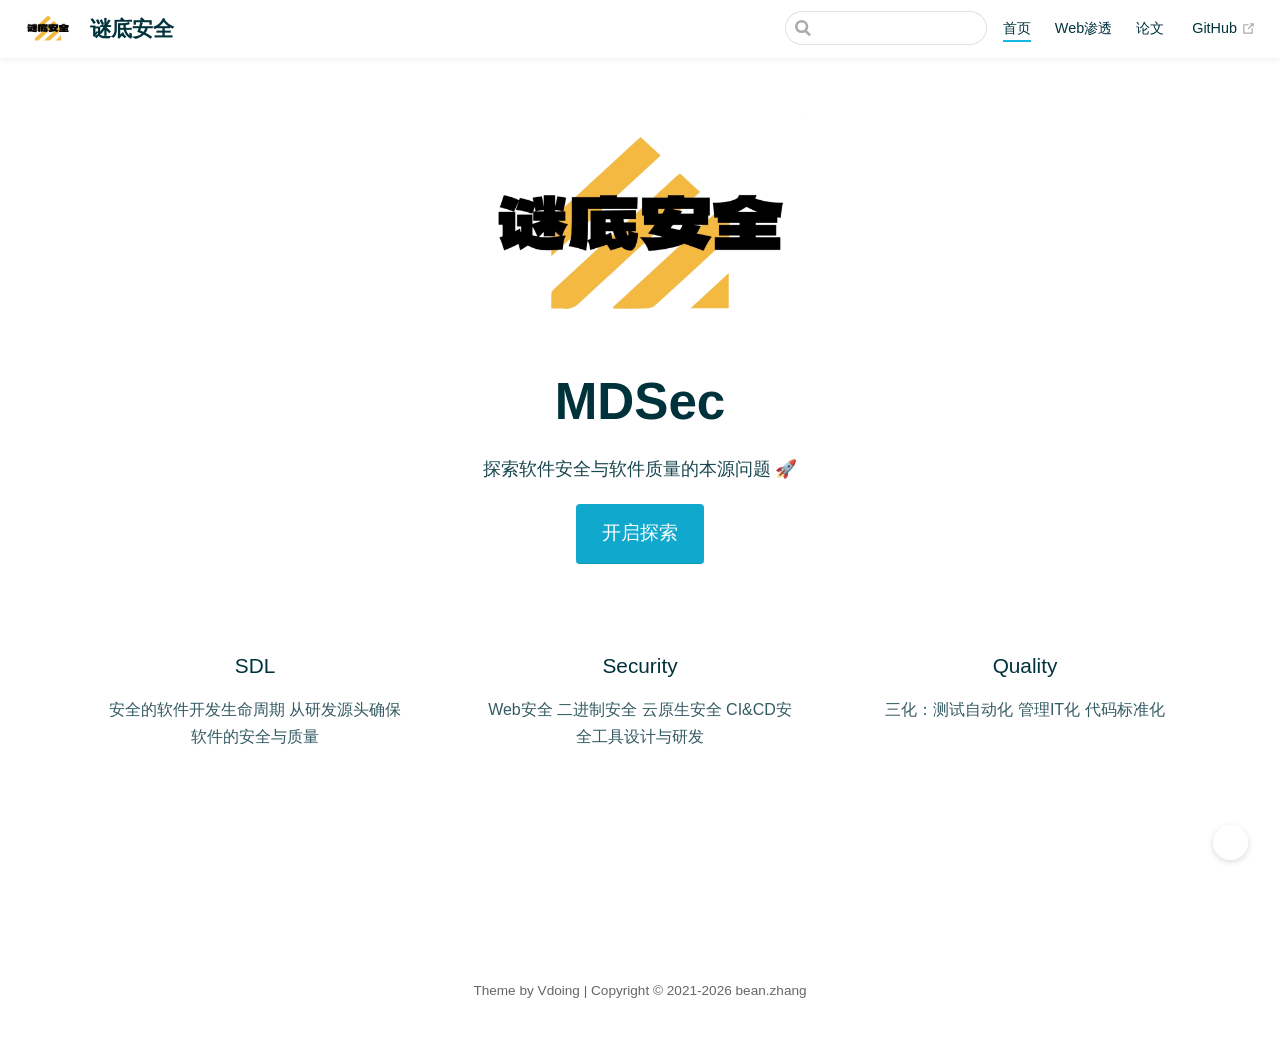
==== index.html @ 045aeae4 "deploy, heads/main-0-ga2015bd" ====
<!DOCTYPE html>
<html lang="en-US">
  <head>
    <meta charset="utf-8">
    <meta name="viewport" content="width=device-width,initial-scale=1">
    <title>谜底安全</title>
    <meta name="generator" content="VuePress 1.9.2">
    <link rel="icon" href="/img/favicon.ico">
    <meta name="description" content="探索软件安全与软件质量的本源问题">
    <meta name="keywords" content="SDL,Web渗透,二进制安全,云原生安全,自动化,JMeter">
    <meta name="theme-color" content="#11a8cd">
    
    <link rel="preload" href="/assets/css/0.styles.a29a3543.css" as="style"><link rel="preload" href="/assets/js/app.e5755f4f.js" as="script"><link rel="preload" href="/assets/js/2.d9fc89a3.js" as="script"><link rel="preload" href="/assets/js/14.f766a982.js" as="script"><link rel="prefetch" href="/assets/js/10.6377f898.js"><link rel="prefetch" href="/assets/js/11.2e731fd1.js"><link rel="prefetch" href="/assets/js/12.df77ecd8.js"><link rel="prefetch" href="/assets/js/13.39b4f5b7.js"><link rel="prefetch" href="/assets/js/3.1a0a88f2.js"><link rel="prefetch" href="/assets/js/4.5c2c7e27.js"><link rel="prefetch" href="/assets/js/5.570bb12d.js"><link rel="prefetch" href="/assets/js/6.4d827518.js"><link rel="prefetch" href="/assets/js/7.c9a6d5dc.js"><link rel="prefetch" href="/assets/js/8.23bc4d75.js"><link rel="prefetch" href="/assets/js/9.0f758aa7.js">
    <link rel="stylesheet" href="/assets/css/0.styles.a29a3543.css">
  </head>
  <body class="theme-mode-light">
    <div id="app" data-server-rendered="true"><div class="theme-container sidebar-open no-sidebar"><header class="navbar blur"><div title="目录" class="sidebar-button"><svg xmlns="http://www.w3.org/2000/svg" aria-hidden="true" role="img" viewBox="0 0 448 512" class="icon"><path fill="currentColor" d="M436 124H12c-6.627 0-12-5.373-12-12V80c0-6.627 5.373-12 12-12h424c6.627 0 12 5.373 12 12v32c0 6.627-5.373 12-12 12zm0 160H12c-6.627 0-12-5.373-12-12v-32c0-6.627 5.373-12 12-12h424c6.627 0 12 5.373 12 12v32c0 6.627-5.373 12-12 12zm0 160H12c-6.627 0-12-5.373-12-12v-32c0-6.627 5.373-12 12-12h424c6.627 0 12 5.373 12 12v32c0 6.627-5.373 12-12 12z"></path></svg></div> <a href="/" aria-current="page" class="home-link router-link-exact-active router-link-active"><img src="/img/logo.png" alt="谜底安全" class="logo"> <span class="site-name can-hide">谜底安全</span></a> <div class="links"><div class="search-box"><input aria-label="Search" autocomplete="off" spellcheck="false" value=""> <!----></div> <nav class="nav-links can-hide"><div class="nav-item"><a href="/" aria-current="page" class="nav-link router-link-exact-active router-link-active">首页</a></div><div class="nav-item"><a href="/pages/b66292/" class="nav-link">Web渗透</a></div><div class="nav-item"><a href="/pages/8df1d6/" class="nav-link">论文</a></div> <a href="https://github.com/zhlu32" target="_blank" rel="noopener noreferrer" class="repo-link">
    GitHub
    <span><svg xmlns="http://www.w3.org/2000/svg" aria-hidden="true" focusable="false" x="0px" y="0px" viewBox="0 0 100 100" width="15" height="15" class="icon outbound"><path fill="currentColor" d="M18.8,85.1h56l0,0c2.2,0,4-1.8,4-4v-32h-8v28h-48v-48h28v-8h-32l0,0c-2.2,0-4,1.8-4,4v56C14.8,83.3,16.6,85.1,18.8,85.1z"></path> <polygon fill="currentColor" points="45.7,48.7 51.3,54.3 77.2,28.5 77.2,37.2 85.2,37.2 85.2,14.9 62.8,14.9 62.8,22.9 71.5,22.9"></polygon></svg> <span class="sr-only">(opens new window)</span></span></a></nav></div></header> <div class="sidebar-mask"></div> <div class="sidebar-hover-trigger"></div> <aside class="sidebar" style="display:none;"><!----> <nav class="nav-links"><div class="nav-item"><a href="/" aria-current="page" class="nav-link router-link-exact-active router-link-active">首页</a></div><div class="nav-item"><a href="/pages/b66292/" class="nav-link">Web渗透</a></div><div class="nav-item"><a href="/pages/8df1d6/" class="nav-link">论文</a></div> <a href="https://github.com/zhlu32" target="_blank" rel="noopener noreferrer" class="repo-link">
    GitHub
    <span><svg xmlns="http://www.w3.org/2000/svg" aria-hidden="true" focusable="false" x="0px" y="0px" viewBox="0 0 100 100" width="15" height="15" class="icon outbound"><path fill="currentColor" d="M18.8,85.1h56l0,0c2.2,0,4-1.8,4-4v-32h-8v28h-48v-48h28v-8h-32l0,0c-2.2,0-4,1.8-4,4v56C14.8,83.3,16.6,85.1,18.8,85.1z"></path> <polygon fill="currentColor" points="45.7,48.7 51.3,54.3 77.2,28.5 77.2,37.2 85.2,37.2 85.2,14.9 62.8,14.9 62.8,22.9 71.5,22.9"></polygon></svg> <span class="sr-only">(opens new window)</span></span></a></nav>  <!----> </aside> <div class="home-wrapper" data-v-7d2bb426><div class="banner" style="background:var(--mainBg);color:var(--textColor);" data-v-7d2bb426><div class="banner-conent" data-v-7d2bb426><header class="hero" data-v-7d2bb426><img src="/img/logo.png" data-v-7d2bb426> <h1 id="main-title" data-v-7d2bb426>
          MDSec
        </h1> <p class="description" data-v-7d2bb426>
          探索软件安全与软件质量的本源问题 🚀
        </p> <p class="action" data-v-7d2bb426><a href="/pages/b66292/" class="nav-link action-button" data-v-7d2bb426>开启探索</a></p></header> <div class="features" data-v-7d2bb426><div class="feature" data-v-7d2bb426><a href="javascript:;" data-v-7d2bb426><!----> <h2 data-v-7d2bb426>SDL</h2> <p data-v-7d2bb426>安全的软件开发生命周期  从研发源头确保软件的安全与质量</p></a></div><div class="feature" data-v-7d2bb426><a href="javascript:;" data-v-7d2bb426><!----> <h2 data-v-7d2bb426>Security</h2> <p data-v-7d2bb426>Web安全  二进制安全  云原生安全  CI&amp;CD安全工具设计与研发</p></a></div><div class="feature" data-v-7d2bb426><a href="javascript:;" data-v-7d2bb426><!----> <h2 data-v-7d2bb426>Quality</h2> <p data-v-7d2bb426>三化：测试自动化  管理IT化  代码标准化</p></a></div></div></div> <div class="slide-banner" style="display:none;" data-v-7d2bb426><div class="banner-wrapper" data-v-7d2bb426><div class="slide-banner-scroll" data-v-7d2bb426><div class="slide-banner-wrapper" data-v-7d2bb426><div class="slide-item" data-v-7d2bb426><a href="javascript:;" data-v-7d2bb426><!----> <h2 data-v-7d2bb426>SDL</h2> <p data-v-7d2bb426>安全的软件开发生命周期  从研发源头确保软件的安全与质量</p></a></div><div class="slide-item" data-v-7d2bb426><a href="javascript:;" data-v-7d2bb426><!----> <h2 data-v-7d2bb426>Security</h2> <p data-v-7d2bb426>Web安全  二进制安全  云原生安全  CI&amp;CD安全工具设计与研发</p></a></div><div class="slide-item" data-v-7d2bb426><a href="javascript:;" data-v-7d2bb426><!----> <h2 data-v-7d2bb426>Quality</h2> <p data-v-7d2bb426>三化：测试自动化  管理IT化  代码标准化</p></a></div></div></div> <div class="docs-wrapper" data-v-7d2bb426><span class="doc active" data-v-7d2bb426></span><span class="doc" data-v-7d2bb426></span><span class="doc" data-v-7d2bb426></span></div></div></div></div> <div class="main-wrapper" data-v-7d2bb426><div class="main-left"><!----> <div class="theme-vdoing-content custom card-box content__default" data-v-7d2bb426></div></div> <div class="main-right"><!----> <!----> <!----> <!----></div></div></div> <div class="footer"><div class="icons"><a href="mailto:zhlu32@126.com" title="发邮件" target="_blank" class="iconfont icon-youjian"></a><a href="https://github.com/zhlu32" title="GitHub" target="_blank" class="iconfont icon-github"></a></div> 
  Theme by
  <a href="https://github.com/xugaoyi/vuepress-theme-vdoing" target="_blank" title="本站主题">Vdoing</a> 
    | Copyright © 2021-2022
    <span>bean.zhang</span></div> <div class="buttons"><div title="返回顶部" class="button blur go-to-top iconfont icon-fanhuidingbu" style="display:none;"></div> <div title="去评论" class="button blur go-to-comment iconfont icon-pinglun" style="display:none;"></div> <div title="主题模式" class="button blur theme-mode-but iconfont icon-zhuti"><ul class="select-box" style="display:none;"><li class="iconfont icon-zidong">
          跟随系统
        </li><li class="iconfont icon-rijianmoshi">
          浅色模式
        </li><li class="iconfont icon-yejianmoshi">
          深色模式
        </li><li class="iconfont icon-yuedu">
          阅读模式
        </li></ul></div></div> <!----> <!----> <!----></div><div class="global-ui"></div></div>
    <script src="/assets/js/app.e5755f4f.js" defer></script><script src="/assets/js/2.d9fc89a3.js" defer></script><script src="/assets/js/14.f766a982.js" defer></script>
  </body>
</html>
---- assets/css/0.styles.a29a3543.css ----
@import url(//at.alicdn.com/t/font_1678482_4tbhmh589x.css);.code-copy{color:#aaa;fill:#aaa;font-size:14px;display:inline-block;cursor:pointer}div[class*=aside-code] aside .code-copy,div[class*=language-] pre .code-copy{position:absolute;z-index:1000;top:7px;right:35px;opacity:0;font-size:16px}div[class*=aside-code] aside:hover .code-copy,div[class*=language-] pre:hover .code-copy{opacity:1}.content pre,.content pre[class*=language-]{overflow-y:hidden}div[class*=language-] pre,div[class*=language-] pre[class*=language-]{position:static!important}div[class~=language-text]:before{content:"text"}div[class~=language-yml]:before{content:"yml"}div[class*=language-] pre{-webkit-user-select:text;-moz-user-select:text;user-select:text}p code{-webkit-user-select:all;-moz-user-select:all;user-select:all}@keyframes message-move-in{0%{opacity:0;transform:translateY(-100%)}to{opacity:1;transform:translateY(0)}}#message-container .message.move-in{animation:message-move-in .3s ease-in-out}@keyframes message-move-out{0%{opacity:1;transform:translateY(0)}to{opacity:0;transform:translateY(-100%)}}#message-container .message.move-out{animation:message-move-out .3s ease-in-out;animation-fill-mode:forwards}#message-container .message{background:#fff;margin:10px 0;padding:0 10px;height:40px;box-shadow:0 0 10px 0 #ccc;font-size:14px;border-radius:3px;display:flex;align-items:center;transition:height .2s ease-in-out,margin .2s ease-in-out}#message-container{position:fixed;left:0;top:100px;right:0;display:flex;flex-direction:column;align-items:center}#message-container .message .text{color:#333;padding:0 20px 0 5px}.theme-code-block[data-v-4f1e9d0c]{display:none}.theme-code-block__active[data-v-4f1e9d0c]{display:block}.theme-code-block>pre[data-v-4f1e9d0c]{background-color:orange}@media (max-width:419px){.theme-code-group div[class*=language-][data-v-4f1e9d0c]{margin:0}}.theme-mode-light[data-v-2f5f1757]{--bodyBg:#f4f4f4;--mainBg:#fff;--sidebarBg:hsla(0,0%,100%,0.8);--blurBg:hsla(0,0%,100%,0.9);--customBlockBg:#f1f1f1;--textColor:#00323c;--textLightenColor:#0085ad;--borderColor:rgba(0,0,0,0.12);--codeBg:#f6f6f6;--codeColor:#525252}.theme-mode-light code[class*=language-][data-v-2f5f1757],.theme-mode-light pre[class*=language-][data-v-2f5f1757]{color:#000;background:none;text-shadow:0 1px #fff;font-family:Consolas,Monaco,Andale Mono,Ubuntu Mono,monospace;font-size:1em;text-align:left;white-space:pre;word-spacing:normal;word-break:normal;word-wrap:normal;line-height:1.5;-moz-tab-size:4;-o-tab-size:4;tab-size:4;-webkit-hyphens:none;hyphens:none}.theme-mode-light code[class*=language-][data-v-2f5f1757]::-moz-selection,.theme-mode-light code[class*=language-][data-v-2f5f1757] ::-moz-selection,.theme-mode-light pre[class*=language-][data-v-2f5f1757]::-moz-selection,.theme-mode-light pre[class*=language-][data-v-2f5f1757] ::-moz-selection{text-shadow:none;background:#b3d4fc}.theme-mode-light code[class*=language-][data-v-2f5f1757]::selection,.theme-mode-light code[class*=language-][data-v-2f5f1757] ::selection,.theme-mode-light pre[class*=language-][data-v-2f5f1757]::selection,.theme-mode-light pre[class*=language-][data-v-2f5f1757] ::selection{text-shadow:none;background:#b3d4fc}@media print{.theme-mode-light code[class*=language-][data-v-2f5f1757],.theme-mode-light pre[class*=language-][data-v-2f5f1757]{text-shadow:none}}.theme-mode-light pre[class*=language-][data-v-2f5f1757]{padding:1em;margin:.5em 0;overflow:auto}.theme-mode-light :not(pre)>code[class*=language-][data-v-2f5f1757],.theme-mode-light pre[class*=language-][data-v-2f5f1757]{background:#f5f2f0}.theme-mode-light :not(pre)>code[class*=language-][data-v-2f5f1757]{padding:.1em;border-radius:.3em;white-space:normal}.theme-mode-light .token.cdata[data-v-2f5f1757],.theme-mode-light .token.comment[data-v-2f5f1757],.theme-mode-light .token.doctype[data-v-2f5f1757],.theme-mode-light .token.prolog[data-v-2f5f1757]{color:#708090}.theme-mode-light .token.punctuation[data-v-2f5f1757]{color:#999}.theme-mode-light .namespace[data-v-2f5f1757]{opacity:.7}.theme-mode-light .token.boolean[data-v-2f5f1757],.theme-mode-light .token.constant[data-v-2f5f1757],.theme-mode-light .token.deleted[data-v-2f5f1757],.theme-mode-light .token.number[data-v-2f5f1757],.theme-mode-light .token.property[data-v-2f5f1757],.theme-mode-light .token.symbol[data-v-2f5f1757],.theme-mode-light .token.tag[data-v-2f5f1757]{color:#905}.theme-mode-light .token.attr-name[data-v-2f5f1757],.theme-mode-light .token.builtin[data-v-2f5f1757],.theme-mode-light .token.char[data-v-2f5f1757],.theme-mode-light .token.inserted[data-v-2f5f1757],.theme-mode-light .token.selector[data-v-2f5f1757],.theme-mode-light .token.string[data-v-2f5f1757]{color:#690}.theme-mode-light .language-css .token.string[data-v-2f5f1757],.theme-mode-light .style .token.string[data-v-2f5f1757],.theme-mode-light .token.entity[data-v-2f5f1757],.theme-mode-light .token.operator[data-v-2f5f1757],.theme-mode-light .token.url[data-v-2f5f1757]{color:#9a6e3a;background:hsla(0,0%,100%,.5)}.theme-mode-light .token.atrule[data-v-2f5f1757],.theme-mode-light .token.attr-value[data-v-2f5f1757],.theme-mode-light .token.keyword[data-v-2f5f1757]{color:#07a}.theme-mode-light .token.class-name[data-v-2f5f1757],.theme-mode-light .token.function[data-v-2f5f1757]{color:#dd4a68}.theme-mode-light .token.important[data-v-2f5f1757],.theme-mode-light .token.regex[data-v-2f5f1757],.theme-mode-light .token.variable[data-v-2f5f1757]{color:#e90}.theme-mode-light .token.bold[data-v-2f5f1757],.theme-mode-light .token.important[data-v-2f5f1757]{font-weight:700}.theme-mode-light .token.italic[data-v-2f5f1757]{font-style:italic}.theme-mode-light .token.entity[data-v-2f5f1757]{cursor:help}.theme-mode-light div[class*=language-] .highlight-lines .highlighted[data-v-2f5f1757],.theme-mode-light div[class*=language-].line-numbers-mode .highlight-lines .highlighted[data-v-2f5f1757]:before{background-color:hsla(0,0%,78.4%,.4)}.theme-mode-dark[data-v-2f5f1757]{--bodyBg:#27272b;--mainBg:#1e1e22;--sidebarBg:rgba(30,30,34,0.8);--blurBg:rgba(30,30,34,0.8);--customBlockBg:#27272b;--textColor:#9b9baa;--textLightenColor:#0085ad;--borderColor:#30363d;--codeBg:#252526;--codeColor:#fff}.theme-mode-dark code[class*=language-][data-v-2f5f1757],.theme-mode-dark pre[class*=language-][data-v-2f5f1757]{color:#ccc;background:none;text-shadow:none;font-family:Consolas,Monaco,Andale Mono,Ubuntu Mono,monospace;font-size:1em;text-align:left;white-space:pre;word-spacing:normal;word-break:normal;word-wrap:normal;line-height:1.5;-moz-tab-size:4;-o-tab-size:4;tab-size:4;-webkit-hyphens:none;hyphens:none}.theme-mode-dark pre[class*=language-][data-v-2f5f1757]{padding:1em;margin:.5em 0;overflow:auto}.theme-mode-dark :not(pre)>code[class*=language-][data-v-2f5f1757],.theme-mode-dark pre[class*=language-][data-v-2f5f1757]{background:#2d2d2d}.theme-mode-dark :not(pre)>code[class*=language-][data-v-2f5f1757]{padding:.1em;border-radius:.3em;white-space:normal}.theme-mode-dark .token.block-comment[data-v-2f5f1757],.theme-mode-dark .token.cdata[data-v-2f5f1757],.theme-mode-dark .token.comment[data-v-2f5f1757],.theme-mode-dark .token.doctype[data-v-2f5f1757],.theme-mode-dark .token.prolog[data-v-2f5f1757]{color:#999}.theme-mode-dark .token.punctuation[data-v-2f5f1757]{color:#ccc}.theme-mode-dark .token.attr-name[data-v-2f5f1757],.theme-mode-dark .token.deleted[data-v-2f5f1757],.theme-mode-dark .token.namespace[data-v-2f5f1757],.theme-mode-dark .token.tag[data-v-2f5f1757]{color:#e2777a}.theme-mode-dark .token.function-name[data-v-2f5f1757]{color:#6196cc}.theme-mode-dark .token.boolean[data-v-2f5f1757],.theme-mode-dark .token.function[data-v-2f5f1757],.theme-mode-dark .token.number[data-v-2f5f1757]{color:#f08d49}.theme-mode-dark .token.class-name[data-v-2f5f1757],.theme-mode-dark .token.constant[data-v-2f5f1757],.theme-mode-dark .token.property[data-v-2f5f1757],.theme-mode-dark .token.symbol[data-v-2f5f1757]{color:#f8c555}.theme-mode-dark .token.atrule[data-v-2f5f1757],.theme-mode-dark .token.builtin[data-v-2f5f1757],.theme-mode-dark .token.important[data-v-2f5f1757],.theme-mode-dark .token.keyword[data-v-2f5f1757],.theme-mode-dark .token.selector[data-v-2f5f1757]{color:#cc99cd}.theme-mode-dark .token.attr-value[data-v-2f5f1757],.theme-mode-dark .token.char[data-v-2f5f1757],.theme-mode-dark .token.regex[data-v-2f5f1757],.theme-mode-dark .token.string[data-v-2f5f1757],.theme-mode-dark .token.variable[data-v-2f5f1757]{color:#7ec699}.theme-mode-dark .token.entity[data-v-2f5f1757],.theme-mode-dark .token.operator[data-v-2f5f1757],.theme-mode-dark .token.url[data-v-2f5f1757]{color:#67cdcc}.theme-mode-dark .language-css .token.string[data-v-2f5f1757],.theme-mode-dark .style .token.string[data-v-2f5f1757],.theme-mode-dark .token.entity[data-v-2f5f1757],.theme-mode-dark .token.operator[data-v-2f5f1757],.theme-mode-dark .token.url[data-v-2f5f1757]{background:none}.theme-mode-dark .token.bold[data-v-2f5f1757],.theme-mode-dark .token.important[data-v-2f5f1757]{font-weight:700}.theme-mode-dark .token.italic[data-v-2f5f1757]{font-style:italic}.theme-mode-dark .token.entity[data-v-2f5f1757]{cursor:help}.theme-mode-dark .token.inserted[data-v-2f5f1757]{color:green}.theme-mode-read[data-v-2f5f1757]{--bodyBg:#ececcc;--mainBg:#f5f5d5;--sidebarBg:rgba(245,245,213,0.8);--blurBg:rgba(245,245,213,0.9);--customBlockBg:#ececcc;--textColor:#704214;--textLightenColor:#963;--borderColor:rgba(0,0,0,0.15);--codeBg:#282c34;--codeColor:#fff}.theme-mode-read code[class*=language-][data-v-2f5f1757],.theme-mode-read pre[class*=language-][data-v-2f5f1757]{color:#ccc;background:none;text-shadow:none;font-family:Consolas,Monaco,Andale Mono,Ubuntu Mono,monospace;font-size:1em;text-align:left;white-space:pre;word-spacing:normal;word-break:normal;word-wrap:normal;line-height:1.5;-moz-tab-size:4;-o-tab-size:4;tab-size:4;-webkit-hyphens:none;hyphens:none}.theme-mode-read pre[class*=language-][data-v-2f5f1757]{padding:1em;margin:.5em 0;overflow:auto}.theme-mode-read :not(pre)>code[class*=language-][data-v-2f5f1757],.theme-mode-read pre[class*=language-][data-v-2f5f1757]{background:#2d2d2d}.theme-mode-read :not(pre)>code[class*=language-][data-v-2f5f1757]{padding:.1em;border-radius:.3em;white-space:normal}.theme-mode-read .token.block-comment[data-v-2f5f1757],.theme-mode-read .token.cdata[data-v-2f5f1757],.theme-mode-read .token.comment[data-v-2f5f1757],.theme-mode-read .token.doctype[data-v-2f5f1757],.theme-mode-read .token.prolog[data-v-2f5f1757]{color:#999}.theme-mode-read .token.punctuation[data-v-2f5f1757]{color:#ccc}.theme-mode-read .token.attr-name[data-v-2f5f1757],.theme-mode-read .token.deleted[data-v-2f5f1757],.theme-mode-read .token.namespace[data-v-2f5f1757],.theme-mode-read .token.tag[data-v-2f5f1757]{color:#e2777a}.theme-mode-read .token.function-name[data-v-2f5f1757]{color:#6196cc}.theme-mode-read .token.boolean[data-v-2f5f1757],.theme-mode-read .token.function[data-v-2f5f1757],.theme-mode-read .token.number[data-v-2f5f1757]{color:#f08d49}.theme-mode-read .token.class-name[data-v-2f5f1757],.theme-mode-read .token.constant[data-v-2f5f1757],.theme-mode-read .token.property[data-v-2f5f1757],.theme-mode-read .token.symbol[data-v-2f5f1757]{color:#f8c555}.theme-mode-read .token.atrule[data-v-2f5f1757],.theme-mode-read .token.builtin[data-v-2f5f1757],.theme-mode-read .token.important[data-v-2f5f1757],.theme-mode-read .token.keyword[data-v-2f5f1757],.theme-mode-read .token.selector[data-v-2f5f1757]{color:#cc99cd}.theme-mode-read .token.attr-value[data-v-2f5f1757],.theme-mode-read .token.char[data-v-2f5f1757],.theme-mode-read .token.regex[data-v-2f5f1757],.theme-mode-read .token.string[data-v-2f5f1757],.theme-mode-read .token.variable[data-v-2f5f1757]{color:#7ec699}.theme-mode-read .token.entity[data-v-2f5f1757],.theme-mode-read .token.operator[data-v-2f5f1757],.theme-mode-read .token.url[data-v-2f5f1757]{color:#67cdcc}.theme-mode-read .language-css .token.string[data-v-2f5f1757],.theme-mode-read .style .token.string[data-v-2f5f1757],.theme-mode-read .token.entity[data-v-2f5f1757],.theme-mode-read .token.operator[data-v-2f5f1757],.theme-mode-read .token.url[data-v-2f5f1757]{background:none}.theme-mode-read .token.bold[data-v-2f5f1757],.theme-mode-read .token.important[data-v-2f5f1757]{font-weight:700}.theme-mode-read .token.italic[data-v-2f5f1757]{font-style:italic}.theme-mode-read .token.entity[data-v-2f5f1757]{cursor:help}.theme-mode-read .token.inserted[data-v-2f5f1757]{color:green}.theme-style-line.theme-mode-light[data-v-2f5f1757]{--bodyBg:#fff}.theme-style-line.theme-mode-dark[data-v-2f5f1757]{--bodyBg:#1e1e22}.theme-style-line.theme-mode-read[data-v-2f5f1757]{--bodyBg:#f5f5d5}.theme-code-group[data-v-2f5f1757],.theme-code-group__nav[data-v-2f5f1757]{background-color:var(--codeBg);padding-bottom:22px;border-radius:6px;padding-left:10px;padding-top:10px}.theme-code-group__nav[data-v-2f5f1757]{margin-bottom:-35px}.theme-code-group__ul[data-v-2f5f1757]{margin:auto 0;padding-left:0;display:inline-flex;list-style:none}.theme-code-group__li[data-v-2f5f1757],.theme-code-group__nav-tab[data-v-2f5f1757]{border:0;padding:5px;cursor:pointer;background-color:transparent;font-size:.85em;line-height:1.4;color:var(--codeColor);font-weight:600;opacity:.85}.theme-code-group__nav-tab-active[data-v-2f5f1757]{border-bottom:1px solid #11a8cd;opacity:1}.pre-blank[data-v-2f5f1757]{color:#11a8cd}body .theme-vdoing-content code{color:var(--textLightenColor);padding:.25rem .5rem;margin:0;font-size:.9em;background-color:hsla(0,0%,39.2%,.08);border-radius:3px}body .theme-vdoing-content code .token.deleted{color:#ec5975}body .theme-vdoing-content code .token.inserted{color:#11a8cd}body .theme-vdoing-content pre,body .theme-vdoing-content pre[class*=language-]{line-height:1.4;padding:1.25rem 1.5rem;margin:.85rem 0;background-color:#282c34;border-radius:6px;overflow:auto}body .theme-vdoing-content pre[class*=language-] code,body .theme-vdoing-content pre code{color:var(--codeColor);padding:0;background-color:transparent;border-radius:0}div[class*=language-]{position:relative;background-color:var(--codeBg);border-radius:6px}div[class*=language-] .highlight-lines{-webkit-user-select:none;user-select:none;padding-top:1.3rem;position:absolute;top:0;left:0;width:100%;line-height:1.4}div[class*=language-] .highlight-lines .highlighted{background-color:rgba(0,0,0,.3)}div[class*=language-] pre,div[class*=language-] pre[class*=language-]{background:transparent;position:relative!important;z-index:1}div[class*=language-]:before{position:absolute;z-index:3;top:.8em;right:1em;font-size:.8rem;color:hsla(0,0%,58.8%,.7)}div[class*=language-]:not(.line-numbers-mode) .line-numbers-wrapper{display:none}div[class*=language-].line-numbers-mode .highlight-lines .highlighted{position:relative}div[class*=language-].line-numbers-mode .highlight-lines .highlighted:before{content:" ";position:absolute;z-index:3;left:0;top:0;display:block;width:2.5rem;height:100%;background-color:rgba(0,0,0,.3)}div[class*=language-].line-numbers-mode pre{padding-left:3.5rem;vertical-align:middle}div[class*=language-].line-numbers-mode .line-numbers-wrapper{position:absolute;top:0;width:2.5rem;text-align:center;color:hsla(0,0%,49.8%,.5);padding:1.25rem 0;line-height:1.4}div[class*=language-].line-numbers-mode .line-numbers-wrapper br{-webkit-user-select:none;user-select:none}div[class*=language-].line-numbers-mode .line-numbers-wrapper .line-number{position:relative;z-index:4;-webkit-user-select:none;user-select:none;font-size:.85em}div[class*=language-].line-numbers-mode:after{content:"";position:absolute;z-index:2;top:0;left:0;width:2.5rem;height:100%;border-radius:6px 0 0 6px;border-right:1px solid var(--borderColor);background-color:var(--codeBg)}div[class~=language-js]:before{content:"js"}div[class~=language-ts]:before{content:"ts"}div[class~=language-html]:before{content:"html"}div[class~=language-md]:before{content:"md"}div[class~=language-vue]:before{content:"vue"}div[class~=language-css]:before{content:"css"}div[class~=language-sass]:before{content:"sass"}div[class~=language-scss]:before{content:"scss"}div[class~=language-less]:before{content:"less"}div[class~=language-stylus]:before{content:"stylus"}div[class~=language-go]:before{content:"go"}div[class~=language-java]:before{content:"java"}div[class~=language-c]:before{content:"c"}div[class~=language-sh]:before{content:"sh"}div[class~=language-yaml]:before{content:"yaml"}div[class~=language-py]:before{content:"py"}div[class~=language-docker]:before{content:"docker"}div[class~=language-dockerfile]:before{content:"dockerfile"}div[class~=language-makefile]:before{content:"makefile"}div[class~=language-javascript]:before{content:"js"}div[class~=language-typescript]:before{content:"ts"}div[class~=language-markup]:before{content:"html"}div[class~=language-markdown]:before{content:"md"}div[class~=language-json]:before{content:"json"}div[class~=language-ruby]:before{content:"rb"}div[class~=language-python]:before{content:"py"}div[class~=language-bash]:before{content:"sh"}div[class~=language-php]:before{content:"php"}.custom-block .custom-block-title{font-weight:600;margin-bottom:.2rem}.custom-block p{margin:0}.custom-block.danger,.custom-block.note,.custom-block.tip,.custom-block.warning{padding:.5rem 1.5rem;border-left-width:.5rem;border-left-style:solid;margin:1rem 0}.custom-block.tip{background-color:#f3f5f7;border-color:#42b983;color:#215d42}.custom-block.warning{background-color:#fff7d0;border-color:#e7c000;color:#6b5900}.custom-block.warning .custom-block-title{color:#b29400}.custom-block.warning a{color:var(--textColor)}.custom-block.danger{background-color:#ffe6e6;border-color:#c00;color:#4d0000}.custom-block.danger .custom-block-title{color:#900}.custom-block.danger a{color:var(--textColor)}.custom-block.note{background-color:#e8f5fa;border-color:#157bae;color:#0d4a68}.custom-block.right{color:var(--textColor);font-size:.9rem;text-align:right}.custom-block.theorem{margin:1rem 0;padding:.8rem 1.5rem;border-radius:2px;background-color:var(--customBlockBg)}.custom-block.theorem .title{font-weight:700;margin:.5rem 0}.custom-block.details{display:block;position:relative;border-radius:2px;margin:1em 0;padding:1.6em;background-color:var(--customBlockBg)}.custom-block.details p{margin:.8rem 0}.custom-block.details h4{margin-top:0}.custom-block.details figure:last-child,.custom-block.details p:last-child{margin-bottom:0;padding-bottom:0}.custom-block.details summary{outline:none;cursor:pointer}.custom-block.details summary:hover{color:#11a8cd}.theme-mode-dark .custom-block.warning{background-color:rgba(255,247,208,.2);color:#e7c000}.theme-mode-dark .custom-block.warning .custom-block-title{color:#ffdc2f}.theme-mode-dark .custom-block.tip{background-color:rgba(243,245,247,.2);color:#42b983}.theme-mode-dark .custom-block.danger{background-color:rgba(255,230,230,.4);color:maroon}.theme-mode-dark .custom-block.danger a{color:#11a8cd}.theme-mode-dark .custom-block.note{background-color:rgba(243,245,247,.2);color:#157bae}.arrow{display:inline-block;width:0;height:0}.arrow.up{border-bottom:6px solid #ccc}.arrow.down,.arrow.up{border-left:4px solid transparent;border-right:4px solid transparent}.arrow.down{border-top:6px solid #ccc}.arrow.right{border-left:6px solid #ccc}.arrow.left,.arrow.right{border-top:4px solid transparent;border-bottom:4px solid transparent}.arrow.left{border-right:6px solid #ccc}.theme-vdoing-content:not(.custom){max-width:860px}.table-of-contents .badge{vertical-align:middle}.center-container{text-align:center}.center-container>h1,.center-container>h2,.center-container>h3,.center-container>h4,.center-container>h5,.center-container>h6{margin-top:-3.1rem;padding-top:4.6rem;margin-bottom:0}.center-container>h1 a.header-anchor,.center-container>h2 a.header-anchor,.center-container>h3 a.header-anchor,.center-container>h4 a.header-anchor,.center-container>h5 a.header-anchor,.center-container>h6 a.header-anchor{float:none;padding-right:0;margin-left:-.9rem}.cardListContainer{margin:.7rem 0}.cardListContainer>:not(.card-list){display:none}.cardListContainer .card-list{margin:-.35rem;display:flex;flex-wrap:wrap;align-items:flex-start}.cardListContainer .card-list .card-item{width:calc(33.33333% - .7rem);margin:.35rem;background:var(--bodyBg);border-radius:3px;color:var(--textColor);display:flex;box-shadow:1px 1px 2px 0 rgba(0,0,0,.06);transition:all .4s}.cardListContainer .card-list .card-item:hover{text-decoration:none;box-shadow:0 10px 20px -10px var(--randomColor,rgba(0,0,0,.15));transform:translateY(-3px) scale(1.01)}.cardListContainer .card-list .card-item:hover img{box-shadow:3px 2px 7px rgba(0,0,0,.15)}.cardListContainer .card-list .card-item:hover div p{text-shadow:3px 2px 5px rgba(0,0,0,.15)}.cardListContainer .card-list .card-item img{width:60px;height:60px;border-radius:50%;border:2px solid #fff;margin:1rem 0 1rem 1rem;box-shadow:3px 2px 5px rgba(0,0,0,.08);transition:all .4s}.cardListContainer .card-list .card-item div{flex:1;display:inline-block;float:right;padding:1rem 0}.cardListContainer .card-list .card-item div p{margin:0;padding:0 1rem;transition:text-shadow .4s;text-align:center}.cardListContainer .card-list .card-item div .name{margin:.2rem 0 .3rem}.cardListContainer .card-list .card-item div .desc{font-size:.8rem;line-height:1.1rem;opacity:.8;margin-bottom:.2rem}.cardListContainer .card-list .card-item.row-1{width:calc(100% - .7rem)}.cardListContainer .card-list .card-item.row-1 img{margin-left:2rem}.cardListContainer .card-list .card-item.row-2{width:calc(50% - .7rem)}.cardListContainer .card-list .card-item.row-2 img{margin-left:1.5rem}.cardListContainer .card-list .card-item.row-3{width:calc(33.33333% - .7rem)}.cardListContainer .card-list .card-item.row-4{width:calc(25% - .7rem)}.cardImgListContainer{margin:1rem 0}.cardImgListContainer>:not(.card-list){display:none}.cardImgListContainer .card-list{margin:-.5rem;display:flex;flex-wrap:wrap;align-items:flex-start}.cardImgListContainer .card-list .card-item{width:calc(33.33333% - 1rem);margin:.5rem;background:var(--mainBg);border:1px solid rgba(0,0,0,.1);box-sizing:border-box;border-radius:3px;overflow:hidden;color:var(--textColor);box-shadow:2px 2px 10px rgba(0,0,0,.04);display:flex;flex-direction:column;justify-content:flex-start;align-items:stretch;align-content:stretch;transition:all .4s}.cardImgListContainer .card-list .card-item:hover{box-shadow:1px 1px 20px rgba(0,0,0,.1);transform:translateY(-3px)}.cardImgListContainer .card-list .card-item .box-img{overflow:hidden;position:relative;background:#eee}.cardImgListContainer .card-list .card-item .box-img img{display:block;width:100%;height:100%;transition:all .3s}.cardImgListContainer .card-list .card-item a{color:var(--textColor);transition:color .3s}.cardImgListContainer .card-list .card-item a:hover{text-decoration:none}.cardImgListContainer .card-list .card-item .box-info{padding:.8rem 1rem}.cardImgListContainer .card-list .card-item .box-info p{margin:0}.cardImgListContainer .card-list .card-item .box-info .desc{margin-top:.3rem;opacity:.8;font-size:.9rem;line-height:1.1rem;overflow:hidden;white-space:normal;text-overflow:ellipsis;display:-webkit-box;-webkit-box-orient:vertical}.cardImgListContainer .card-list .card-item .box-footer{overflow:hidden;padding:.8rem 1rem;border-top:1px solid rgba(0,0,0,.1)}.cardImgListContainer .card-list .card-item .box-footer img{width:1.8rem;height:1.8rem;border-radius:50%;float:left}.cardImgListContainer .card-list .card-item .box-footer span{line-height:1.8rem;float:left;margin-left:.6rem;font-size:.8rem}.cardImgListContainer .card-list .card-item.row-1{width:calc(100% - 1rem)}.cardImgListContainer .card-list .card-item.row-2{width:calc(50% - 1rem)}.cardImgListContainer .card-list .card-item.row-3{width:calc(33.33333% - 1rem)}.cardImgListContainer .card-list .card-item.row-4{width:calc(25% - 1rem)}.theme-mode-dark .cardImgListContainer .card-list .card-item,.theme-mode-dark .cardImgListContainer .card-list .card-item .box-footer{border-color:var(--borderColor)}@media (max-width:900px){.cardListContainer .card-list .card-item.row-4{width:calc(33.33333% - .7rem)}.cardImgListContainer .card-list .card-item.row-4{width:calc(33.33333% - 1rem)}}@media (max-width:720px){.cardListContainer .card-list .card-item.row-3,.cardListContainer .card-list .card-item.row-4{width:calc(50% - .7rem)}.cardListContainer .card-list .card-item.row-3 img,.cardListContainer .card-list .card-item.row-4 img{margin-left:1.5rem}.cardImgListContainer .card-list .card-item.row-3,.cardImgListContainer .card-list .card-item.row-4{width:calc(50% - 1rem)}}@media (max-width:500px){.cardListContainer .card-list .card-item.row-1,.cardListContainer .card-list .card-item.row-2,.cardListContainer .card-list .card-item.row-3,.cardListContainer .card-list .card-item.row-4{width:calc(100% - .7rem)}.cardListContainer .card-list .card-item.row-1 img,.cardListContainer .card-list .card-item.row-2 img,.cardListContainer .card-list .card-item.row-3 img,.cardListContainer .card-list .card-item.row-4 img{margin-left:1.5rem}.cardImgListContainer .card-list .card-item.row-1,.cardImgListContainer .card-list .card-item.row-2,.cardImgListContainer .card-list .card-item.row-3,.cardImgListContainer .card-list .card-item.row-4{width:calc(100% - 1rem)}}body,html{padding:0;margin:0}body{font-family:-apple-system,BlinkMacSystemFont,Segoe UI,Roboto,Oxygen,Ubuntu,Cantarell,Fira Sans,Droid Sans,Helvetica Neue,sans-serif;-webkit-font-smoothing:antialiased;-moz-osx-font-smoothing:grayscale;-webkit-tap-highlight-color:transparent;font-size:16px;color:#2c3e50;background:var(--bodyBg)}a,button,input{outline:none;-webkit-tap-highlight-color:rgba(255,255,255,0);-webkit-focus-ring-color:transparent}@media (min-width:719px){::-webkit-scrollbar{width:6px;height:5px}::-webkit-scrollbar-track-piece{background-color:rgba(0,0,0,.15);-webkit-border-radius:3px}::-webkit-scrollbar-thumb:vertical{height:5px;background-color:rgba(0,0,0,.28);-webkit-border-radius:3px}::-webkit-scrollbar-thumb:horizontal{width:5px;background-color:rgba(0,0,0,.28);-webkit-border-radius:3px}}.card-box{border-radius:5px;background:var(--mainBg);box-shadow:0 0 4px 0 rgba(0,0,0,.1);transition:box-shadow .5s}.card-box:hover{box-shadow:0 1px 15px 0 rgba(0,0,0,.1)}@media (max-width:719px){.theme-style-line{margin-left:-1px;margin-right:-1px}}.theme-style-line .card-box{box-shadow:0 0;border:1px solid var(--borderColor)}.blur{-webkit-backdrop-filter:saturate(200%) blur(20px);backdrop-filter:saturate(200%) blur(20px)}.custom-page{min-height:calc(100vh - 3.6rem);padding-top:3.6rem;padding-bottom:.9rem}.custom-page .theme-vdoing-wrapper{margin:0 auto}body .search-box input{background-color:transparent;color:var(--textColor);border:1px solid var(--borderColor,#ccc)}@media (max-width:959px){body .search-box input{border-color:transparent}}.page{transition:padding .2s ease;padding-left:.8rem}.navbar{position:fixed;z-index:20;top:0;left:0;right:0;height:3.6rem;background-color:var(--blurBg);box-sizing:border-box;box-shadow:0 2px 5px rgba(0,0,0,.06)}.sidebar-mask{top:0;width:100vw;height:100vh}.sidebar-hover-trigger,.sidebar-mask{position:fixed;z-index:12;left:0;display:none}.sidebar-hover-trigger{top:8.1rem;bottom:0;width:24px}.sidebar{font-size:16px;background-color:var(--sidebarBg);width:18rem;position:fixed;z-index:13;margin:0;top:3.6rem;left:0;bottom:0;box-sizing:border-box;border-right:1px solid var(--borderColor);overflow-y:auto;transform:translateX(-100%);transition:transform .2s}@media (max-width:719px){.sidebar{background-color:var(--mainBg)}}.theme-vdoing-content:not(.custom){word-wrap:break-word}.theme-vdoing-content:not(.custom) a:hover{text-decoration:underline}.theme-vdoing-content:not(.custom) p.demo{padding:1rem 1.5rem;border:1px solid #ddd;border-radius:4px}.theme-vdoing-content:not(.custom) img{max-width:100%}.theme-vdoing-content.custom{padding:0;margin:0}.theme-vdoing-content.custom img{max-width:100%}a{font-weight:500;text-decoration:none}a,p a code{color:#11a8cd}p a code{font-weight:400}kbd{background:#eee;border:.15rem solid #ddd;border-bottom:.25rem solid #ddd;border-radius:.15rem;padding:0 .15em}blockquote{font-size:1rem;opacity:.75;border-left:.2rem solid hsla(0,0%,39.2%,.3);margin:1rem 0;padding:.25rem 0 .25rem 1rem}blockquote>p{margin:0}ol,ul{padding-left:1.2em}strong{font-weight:600}h1,h2,h3,h4,h5,h6{font-weight:600;line-height:1.25}.theme-vdoing-content:not(.custom)>h1,.theme-vdoing-content:not(.custom)>h2,.theme-vdoing-content:not(.custom)>h3,.theme-vdoing-content:not(.custom)>h4,.theme-vdoing-content:not(.custom)>h5,.theme-vdoing-content:not(.custom)>h6{margin-top:-3.1rem;padding-top:4.6rem;margin-bottom:0}.theme-vdoing-content:not(.custom)>h1:first-child,.theme-vdoing-content:not(.custom)>h2:first-child,.theme-vdoing-content:not(.custom)>h3:first-child,.theme-vdoing-content:not(.custom)>h4:first-child,.theme-vdoing-content:not(.custom)>h5:first-child,.theme-vdoing-content:not(.custom)>h6:first-child{margin-bottom:1rem}.theme-vdoing-content:not(.custom)>h1:first-child+.custom-block,.theme-vdoing-content:not(.custom)>h1:first-child+p,.theme-vdoing-content:not(.custom)>h1:first-child+pre,.theme-vdoing-content:not(.custom)>h2:first-child+.custom-block,.theme-vdoing-content:not(.custom)>h2:first-child+p,.theme-vdoing-content:not(.custom)>h2:first-child+pre,.theme-vdoing-content:not(.custom)>h3:first-child+.custom-block,.theme-vdoing-content:not(.custom)>h3:first-child+p,.theme-vdoing-content:not(.custom)>h3:first-child+pre,.theme-vdoing-content:not(.custom)>h4:first-child+.custom-block,.theme-vdoing-content:not(.custom)>h4:first-child+p,.theme-vdoing-content:not(.custom)>h4:first-child+pre,.theme-vdoing-content:not(.custom)>h5:first-child+.custom-block,.theme-vdoing-content:not(.custom)>h5:first-child+p,.theme-vdoing-content:not(.custom)>h5:first-child+pre,.theme-vdoing-content:not(.custom)>h6:first-child+.custom-block,.theme-vdoing-content:not(.custom)>h6:first-child+p,.theme-vdoing-content:not(.custom)>h6:first-child+pre{margin-top:2rem}h1:focus .header-anchor,h1:hover .header-anchor,h2:focus .header-anchor,h2:hover .header-anchor,h3:focus .header-anchor,h3:hover .header-anchor,h4:focus .header-anchor,h4:hover .header-anchor,h5:focus .header-anchor,h5:hover .header-anchor,h6:focus .header-anchor,h6:hover .header-anchor{opacity:1}.theme-vdoing-content:not(.custom)>.custom-block:first-child,.theme-vdoing-content:not(.custom)>p:first-child,.theme-vdoing-content:not(.custom)>pre:first-child{margin-top:2rem}h1{font-size:1.9rem}.theme-vdoing-content:not(.custom)>h1:first-child{display:none}h2{font-size:1.5rem;padding-bottom:.3rem;border-bottom:1px solid var(--borderColor)}h3{font-size:1.35rem}.page h4{font-size:1.25rem}.page h5{font-size:1.15rem}.page h6{font-size:1.05rem}a.header-anchor{font-size:.85em;float:left;margin-left:-.87em;padding-right:.23em;margin-top:.125em;opacity:0}a.header-anchor:focus,a.header-anchor:hover{text-decoration:none}.line-number,code,kbd{font-family:source-code-pro,Menlo,Monaco,Consolas,Courier New,monospace}ol,p,ul{line-height:1.7}hr{border:0;border-top:1px solid var(--borderColor)}table{border-collapse:collapse;margin:1rem 0;overflow-x:auto;width:100%;display:inline-table}@media (max-width:719px){table{display:block}}tr{border-top:1px solid var(--borderColor)}tr:nth-child(2n){background-color:hsla(0,0%,58.8%,.1)}td,th{border:1px solid var(--borderColor);padding:.6em 1em}@media (max-width:719px){td,th{padding:.3em .5em}}td a,th a{word-break:break-all}.theme-container{color:var(--textColor);min-height:100vh}.theme-container.sidebar-open .sidebar-mask{display:block}.theme-container.no-navbar .theme-vdoing-content:not(.custom)>h1,.theme-container.no-navbar h2,.theme-container.no-navbar h3,.theme-container.no-navbar h4,.theme-container.no-navbar h5,.theme-container.no-navbar h6{margin-top:1.5rem;padding-top:0}.theme-container.no-navbar .sidebar{top:0}@media (min-width:720px){.theme-container.no-sidebar .sidebar{display:none}.theme-container.no-sidebar .page{padding-left:0}}@media (max-width:959px){.sidebar{font-size:15px}}@media (max-width:719px){.sidebar{width:17.099999999999998rem}}@media (min-width:720px) and (max-width:959px){.sidebar{width:16.2rem}.theme-container.sidebar-open .page{padding-left:17rem!important}}@media (max-width:719px){.sidebar{top:0;height:100vh;padding-top:3.6rem;transform:translateX(-100%);transition:transform .2s ease}.page{padding-left:0}.theme-container.sidebar-open .sidebar{transform:translateX(0)}.theme-container.sidebar-open .sidebar-mask{display:block}.theme-container.no-navbar .sidebar{padding-top:0}}@media (max-width:419px){h1{font-size:1.9rem}.theme-vdoing-content div[class*=language-]{margin:.85rem -1.5rem;border-radius:0}}@media (min-width:720px){.theme-container .sidebar-hover-trigger{display:block}.theme-container .sidebar-hover-trigger:hover~.sidebar,.theme-container:not(.sidebar-open) .sidebar-hover-trigger~.sidebar:hover{transform:translateX(0);z-index:100}.theme-container.sidebar-open .sidebar-mask{display:none}.theme-container.sidebar-open .sidebar{transform:translateX(0)}.theme-container.sidebar-open .sidebar-button{left:18rem}.theme-container.sidebar-open .page{padding-left:18.8rem;padding-right:.8rem}.theme-container.sidebar-open .sidebar-hover-trigger{display:none}.theme-container.have-rightmenu .page{padding-right:250px}.theme-container.no-sidebar .page{padding-left:0!important}.theme-container.no-sidebar .sidebar-hover-trigger{display:none}.theme-container.hide-navbar .sidebar-hover-trigger{top:4.5rem}.theme-container.hide-navbar .sidebar{top:0}.theme-container.no-sidebar .sidebar-button{display:none}}@media print{.buttons,.navbar,.sidebar{display:none}.page{padding-top:0!important}}@media (min-width:720px) and (max-width:959px){.theme-container.sidebar-open:not(.on-sidebar) .sidebar-button{left:12.6rem}}.gt-container .gt-ico-tip:after{content:"。( Win + . ) or ( ⌃ + ⌘ + ␣ ) open Emoji";color:#999}.gt-container .gt-meta{border-color:var(--borderColor)!important}.gt-container .gt-comments-null{color:var(--textColor);opacity:.5}.gt-container .gt-header-textarea{color:var(--textColor);background:hsla(0,0%,70.6%,.1)!important}.gt-container .gt-btn{border-color:#11a8cd!important;background-color:#11a8cd!important}.gt-container .gt-btn-preview{background-color:hsla(0,0%,100%,0)!important;color:#11a8cd!important}.gt-container a{color:#11a8cd!important}.gt-container .gt-svg svg{fill:#11a8cd!important}.gt-container .gt-comment-admin .gt-comment-content,.gt-container .gt-comment-content{background-color:hsla(0,0%,58.8%,.1)!important}.gt-container .gt-comment-admin .gt-comment-content:hover,.gt-container .gt-comment-content:hover{box-shadow:0 0 25px hsla(0,0%,58.8%,.5)!important}.gt-container .gt-comment-admin .gt-comment-content .gt-comment-body,.gt-container .gt-comment-content .gt-comment-body{color:var(--textColor)!important}.qq{position:relative}.qq:after{content:"可撩";background:#11a8cd;color:#fff;padding:0 5px;border-radius:10px;font-size:12px;position:absolute;top:-4px;right:-35px;transform:scale(.85)}body .vuepress-plugin-demo-block__wrapper,body .vuepress-plugin-demo-block__wrapper .vuepress-plugin-demo-block__display{border-color:hsla(0,0%,62.7%,.3)}body .vuepress-plugin-demo-block__wrapper .vuepress-plugin-demo-block__footer:hover .vuepress-plugin-demo-block__expand:before{border-top-color:#11a8cd!important;border-bottom-color:#11a8cd!important}body .vuepress-plugin-demo-block__wrapper .vuepress-plugin-demo-block__footer:hover svg{fill:#11a8cd!important}.suggestions{overflow:auto;max-height:calc(100vh - 6rem)}@media (max-width:719px){.suggestions{width:90vw;min-width:90vw!important;margin-right:-20px}}.suggestions .highlight{color:#11a8cd;font-weight:700}#nprogress{pointer-events:none}#nprogress .bar{background:#11a8cd;position:fixed;z-index:1031;top:0;left:0;width:100%;height:2px}#nprogress .peg{display:block;position:absolute;right:0;width:100px;height:100%;box-shadow:0 0 10px #11a8cd,0 0 5px #11a8cd;opacity:1;transform:rotate(3deg) translateY(-4px)}#nprogress .spinner{display:block;position:fixed;z-index:1031;top:15px;right:15px}#nprogress .spinner-icon{width:18px;height:18px;box-sizing:border-box;border-color:#11a8cd transparent transparent #11a8cd;border-style:solid;border-width:2px;border-radius:50%;animation:nprogress-spinner .4s linear infinite}.nprogress-custom-parent{overflow:hidden;position:relative}.nprogress-custom-parent #nprogress .bar,.nprogress-custom-parent #nprogress .spinner{position:absolute}@keyframes nprogress-spinner{0%{transform:rotate(0deg)}to{transform:rotate(1turn)}}.icon.outbound{color:#aaa;display:inline-block;vertical-align:middle;position:relative;top:-1px}.sr-only{position:absolute;width:1px;height:1px;padding:0;margin:-1px;overflow:hidden;clip:rect(0,0,0,0);white-space:nowrap;border-width:0}.theme-mode-light[data-v-439bb2a8]{--bodyBg:#f4f4f4;--mainBg:#fff;--sidebarBg:hsla(0,0%,100%,0.8);--blurBg:hsla(0,0%,100%,0.9);--customBlockBg:#f1f1f1;--textColor:#00323c;--textLightenColor:#0085ad;--borderColor:rgba(0,0,0,0.12);--codeBg:#f6f6f6;--codeColor:#525252}.theme-mode-light code[class*=language-][data-v-439bb2a8],.theme-mode-light pre[class*=language-][data-v-439bb2a8]{color:#000;background:none;text-shadow:0 1px #fff;font-family:Consolas,Monaco,Andale Mono,Ubuntu Mono,monospace;font-size:1em;text-align:left;white-space:pre;word-spacing:normal;word-break:normal;word-wrap:normal;line-height:1.5;-moz-tab-size:4;-o-tab-size:4;tab-size:4;-webkit-hyphens:none;hyphens:none}.theme-mode-light code[class*=language-][data-v-439bb2a8]::-moz-selection,.theme-mode-light code[class*=language-][data-v-439bb2a8] ::-moz-selection,.theme-mode-light pre[class*=language-][data-v-439bb2a8]::-moz-selection,.theme-mode-light pre[class*=language-][data-v-439bb2a8] ::-moz-selection{text-shadow:none;background:#b3d4fc}.theme-mode-light code[class*=language-][data-v-439bb2a8]::selection,.theme-mode-light code[class*=language-][data-v-439bb2a8] ::selection,.theme-mode-light pre[class*=language-][data-v-439bb2a8]::selection,.theme-mode-light pre[class*=language-][data-v-439bb2a8] ::selection{text-shadow:none;background:#b3d4fc}@media print{.theme-mode-light code[class*=language-][data-v-439bb2a8],.theme-mode-light pre[class*=language-][data-v-439bb2a8]{text-shadow:none}}.theme-mode-light pre[class*=language-][data-v-439bb2a8]{padding:1em;margin:.5em 0;overflow:auto}.theme-mode-light :not(pre)>code[class*=language-][data-v-439bb2a8],.theme-mode-light pre[class*=language-][data-v-439bb2a8]{background:#f5f2f0}.theme-mode-light :not(pre)>code[class*=language-][data-v-439bb2a8]{padding:.1em;border-radius:.3em;white-space:normal}.theme-mode-light .token.cdata[data-v-439bb2a8],.theme-mode-light .token.comment[data-v-439bb2a8],.theme-mode-light .token.doctype[data-v-439bb2a8],.theme-mode-light .token.prolog[data-v-439bb2a8]{color:#708090}.theme-mode-light .token.punctuation[data-v-439bb2a8]{color:#999}.theme-mode-light .namespace[data-v-439bb2a8]{opacity:.7}.theme-mode-light .token.boolean[data-v-439bb2a8],.theme-mode-light .token.constant[data-v-439bb2a8],.theme-mode-light .token.deleted[data-v-439bb2a8],.theme-mode-light .token.number[data-v-439bb2a8],.theme-mode-light .token.property[data-v-439bb2a8],.theme-mode-light .token.symbol[data-v-439bb2a8],.theme-mode-light .token.tag[data-v-439bb2a8]{color:#905}.theme-mode-light .token.attr-name[data-v-439bb2a8],.theme-mode-light .token.builtin[data-v-439bb2a8],.theme-mode-light .token.char[data-v-439bb2a8],.theme-mode-light .token.inserted[data-v-439bb2a8],.theme-mode-light .token.selector[data-v-439bb2a8],.theme-mode-light .token.string[data-v-439bb2a8]{color:#690}.theme-mode-light .language-css .token.string[data-v-439bb2a8],.theme-mode-light .style .token.string[data-v-439bb2a8],.theme-mode-light .token.entity[data-v-439bb2a8],.theme-mode-light .token.operator[data-v-439bb2a8],.theme-mode-light .token.url[data-v-439bb2a8]{color:#9a6e3a;background:hsla(0,0%,100%,.5)}.theme-mode-light .token.atrule[data-v-439bb2a8],.theme-mode-light .token.attr-value[data-v-439bb2a8],.theme-mode-light .token.keyword[data-v-439bb2a8]{color:#07a}.theme-mode-light .token.class-name[data-v-439bb2a8],.theme-mode-light .token.function[data-v-439bb2a8]{color:#dd4a68}.theme-mode-light .token.important[data-v-439bb2a8],.theme-mode-light .token.regex[data-v-439bb2a8],.theme-mode-light .token.variable[data-v-439bb2a8]{color:#e90}.theme-mode-light .token.bold[data-v-439bb2a8],.theme-mode-light .token.important[data-v-439bb2a8]{font-weight:700}.theme-mode-light .token.italic[data-v-439bb2a8]{font-style:italic}.theme-mode-light .token.entity[data-v-439bb2a8]{cursor:help}.theme-mode-light div[class*=language-] .highlight-lines .highlighted[data-v-439bb2a8],.theme-mode-light div[class*=language-].line-numbers-mode .highlight-lines .highlighted[data-v-439bb2a8]:before{background-color:hsla(0,0%,78.4%,.4)}.theme-mode-dark[data-v-439bb2a8]{--bodyBg:#27272b;--mainBg:#1e1e22;--sidebarBg:rgba(30,30,34,0.8);--blurBg:rgba(30,30,34,0.8);--customBlockBg:#27272b;--textColor:#9b9baa;--textLightenColor:#0085ad;--borderColor:#30363d;--codeBg:#252526;--codeColor:#fff}.theme-mode-dark code[class*=language-][data-v-439bb2a8],.theme-mode-dark pre[class*=language-][data-v-439bb2a8]{color:#ccc;background:none;text-shadow:none;font-family:Consolas,Monaco,Andale Mono,Ubuntu Mono,monospace;font-size:1em;text-align:left;white-space:pre;word-spacing:normal;word-break:normal;word-wrap:normal;line-height:1.5;-moz-tab-size:4;-o-tab-size:4;tab-size:4;-webkit-hyphens:none;hyphens:none}.theme-mode-dark pre[class*=language-][data-v-439bb2a8]{padding:1em;margin:.5em 0;overflow:auto}.theme-mode-dark :not(pre)>code[class*=language-][data-v-439bb2a8],.theme-mode-dark pre[class*=language-][data-v-439bb2a8]{background:#2d2d2d}.theme-mode-dark :not(pre)>code[class*=language-][data-v-439bb2a8]{padding:.1em;border-radius:.3em;white-space:normal}.theme-mode-dark .token.block-comment[data-v-439bb2a8],.theme-mode-dark .token.cdata[data-v-439bb2a8],.theme-mode-dark .token.comment[data-v-439bb2a8],.theme-mode-dark .token.doctype[data-v-439bb2a8],.theme-mode-dark .token.prolog[data-v-439bb2a8]{color:#999}.theme-mode-dark .token.punctuation[data-v-439bb2a8]{color:#ccc}.theme-mode-dark .token.attr-name[data-v-439bb2a8],.theme-mode-dark .token.deleted[data-v-439bb2a8],.theme-mode-dark .token.namespace[data-v-439bb2a8],.theme-mode-dark .token.tag[data-v-439bb2a8]{color:#e2777a}.theme-mode-dark .token.function-name[data-v-439bb2a8]{color:#6196cc}.theme-mode-dark .token.boolean[data-v-439bb2a8],.theme-mode-dark .token.function[data-v-439bb2a8],.theme-mode-dark .token.number[data-v-439bb2a8]{color:#f08d49}.theme-mode-dark .token.class-name[data-v-439bb2a8],.theme-mode-dark .token.constant[data-v-439bb2a8],.theme-mode-dark .token.property[data-v-439bb2a8],.theme-mode-dark .token.symbol[data-v-439bb2a8]{color:#f8c555}.theme-mode-dark .token.atrule[data-v-439bb2a8],.theme-mode-dark .token.builtin[data-v-439bb2a8],.theme-mode-dark .token.important[data-v-439bb2a8],.theme-mode-dark .token.keyword[data-v-439bb2a8],.theme-mode-dark .token.selector[data-v-439bb2a8]{color:#cc99cd}.theme-mode-dark .token.attr-value[data-v-439bb2a8],.theme-mode-dark .token.char[data-v-439bb2a8],.theme-mode-dark .token.regex[data-v-439bb2a8],.theme-mode-dark .token.string[data-v-439bb2a8],.theme-mode-dark .token.variable[data-v-439bb2a8]{color:#7ec699}.theme-mode-dark .token.entity[data-v-439bb2a8],.theme-mode-dark .token.operator[data-v-439bb2a8],.theme-mode-dark .token.url[data-v-439bb2a8]{color:#67cdcc}.theme-mode-dark .language-css .token.string[data-v-439bb2a8],.theme-mode-dark .style .token.string[data-v-439bb2a8],.theme-mode-dark .token.entity[data-v-439bb2a8],.theme-mode-dark .token.operator[data-v-439bb2a8],.theme-mode-dark .token.url[data-v-439bb2a8]{background:none}.theme-mode-dark .token.bold[data-v-439bb2a8],.theme-mode-dark .token.important[data-v-439bb2a8]{font-weight:700}.theme-mode-dark .token.italic[data-v-439bb2a8]{font-style:italic}.theme-mode-dark .token.entity[data-v-439bb2a8]{cursor:help}.theme-mode-dark .token.inserted[data-v-439bb2a8]{color:green}.theme-mode-read[data-v-439bb2a8]{--bodyBg:#ececcc;--mainBg:#f5f5d5;--sidebarBg:rgba(245,245,213,0.8);--blurBg:rgba(245,245,213,0.9);--customBlockBg:#ececcc;--textColor:#704214;--textLightenColor:#963;--borderColor:rgba(0,0,0,0.15);--codeBg:#282c34;--codeColor:#fff}.theme-mode-read code[class*=language-][data-v-439bb2a8],.theme-mode-read pre[class*=language-][data-v-439bb2a8]{color:#ccc;background:none;text-shadow:none;font-family:Consolas,Monaco,Andale Mono,Ubuntu Mono,monospace;font-size:1em;text-align:left;white-space:pre;word-spacing:normal;word-break:normal;word-wrap:normal;line-height:1.5;-moz-tab-size:4;-o-tab-size:4;tab-size:4;-webkit-hyphens:none;hyphens:none}.theme-mode-read pre[class*=language-][data-v-439bb2a8]{padding:1em;margin:.5em 0;overflow:auto}.theme-mode-read :not(pre)>code[class*=language-][data-v-439bb2a8],.theme-mode-read pre[class*=language-][data-v-439bb2a8]{background:#2d2d2d}.theme-mode-read :not(pre)>code[class*=language-][data-v-439bb2a8]{padding:.1em;border-radius:.3em;white-space:normal}.theme-mode-read .token.block-comment[data-v-439bb2a8],.theme-mode-read .token.cdata[data-v-439bb2a8],.theme-mode-read .token.comment[data-v-439bb2a8],.theme-mode-read .token.doctype[data-v-439bb2a8],.theme-mode-read .token.prolog[data-v-439bb2a8]{color:#999}.theme-mode-read .token.punctuation[data-v-439bb2a8]{color:#ccc}.theme-mode-read .token.attr-name[data-v-439bb2a8],.theme-mode-read .token.deleted[data-v-439bb2a8],.theme-mode-read .token.namespace[data-v-439bb2a8],.theme-mode-read .token.tag[data-v-439bb2a8]{color:#e2777a}.theme-mode-read .token.function-name[data-v-439bb2a8]{color:#6196cc}.theme-mode-read .token.boolean[data-v-439bb2a8],.theme-mode-read .token.function[data-v-439bb2a8],.theme-mode-read .token.number[data-v-439bb2a8]{color:#f08d49}.theme-mode-read .token.class-name[data-v-439bb2a8],.theme-mode-read .token.constant[data-v-439bb2a8],.theme-mode-read .token.property[data-v-439bb2a8],.theme-mode-read .token.symbol[data-v-439bb2a8]{color:#f8c555}.theme-mode-read .token.atrule[data-v-439bb2a8],.theme-mode-read .token.builtin[data-v-439bb2a8],.theme-mode-read .token.important[data-v-439bb2a8],.theme-mode-read .token.keyword[data-v-439bb2a8],.theme-mode-read .token.selector[data-v-439bb2a8]{color:#cc99cd}.theme-mode-read .token.attr-value[data-v-439bb2a8],.theme-mode-read .token.char[data-v-439bb2a8],.theme-mode-read .token.regex[data-v-439bb2a8],.theme-mode-read .token.string[data-v-439bb2a8],.theme-mode-read .token.variable[data-v-439bb2a8]{color:#7ec699}.theme-mode-read .token.entity[data-v-439bb2a8],.theme-mode-read .token.operator[data-v-439bb2a8],.theme-mode-read .token.url[data-v-439bb2a8]{color:#67cdcc}.theme-mode-read .language-css .token.string[data-v-439bb2a8],.theme-mode-read .style .token.string[data-v-439bb2a8],.theme-mode-read .token.entity[data-v-439bb2a8],.theme-mode-read .token.operator[data-v-439bb2a8],.theme-mode-read .token.url[data-v-439bb2a8]{background:none}.theme-mode-read .token.bold[data-v-439bb2a8],.theme-mode-read .token.important[data-v-439bb2a8]{font-weight:700}.theme-mode-read .token.italic[data-v-439bb2a8]{font-style:italic}.theme-mode-read .token.entity[data-v-439bb2a8]{cursor:help}.theme-mode-read .token.inserted[data-v-439bb2a8]{color:green}.theme-style-line.theme-mode-light[data-v-439bb2a8]{--bodyBg:#fff}.theme-style-line.theme-mode-dark[data-v-439bb2a8]{--bodyBg:#1e1e22}.theme-style-line.theme-mode-read[data-v-439bb2a8]{--bodyBg:#f5f5d5}.theme-vdoing-content[data-v-439bb2a8]{margin:3rem auto;padding:1.5rem}.theme-vdoing-content span[data-v-439bb2a8]{font-size:6rem;color:#11a8cd}.main-wrapper{margin:1.5rem auto 0;max-width:1100px;padding:0 .9rem;box-sizing:border-box;position:relative;display:flex}.main-wrapper .main-left{flex:1}.main-wrapper .main-left .theme-vdoing-content.card-box{padding:1rem 1.5rem;margin-bottom:.9rem}.main-wrapper .main-left .home-content{padding:1rem 1.5rem 0}.main-wrapper .main-right>*{width:245px;box-sizing:border-box}@media (max-width:900px){.main-wrapper .main-right>*{width:235px}}.main-wrapper .main-right .card-box{margin:0 0 .8rem .8rem;padding-top:.95rem;padding-bottom:.95rem}@media (max-width:719px){.main-wrapper{margin:.9rem 0;padding:0;display:block}.main-wrapper .main-left{width:100%}.main-wrapper .main-left .post-list{margin-bottom:3rem}.main-wrapper .main-left .post-list .post{border-radius:0}.main-wrapper .main-left .pagination{margin-bottom:3rem}.main-wrapper .main-right .blogger-wrapper{display:none}.main-wrapper .main-right .card-box{margin:0 0 .9rem;border-radius:0;width:100%}.theme-style-line .main-wrapper .main-right .card-box{margin:-1px 0 0}}.post-list{margin-bottom:3rem}.post-list .post{position:relative;padding:1rem 1.5rem;margin-bottom:.8rem;transition:all .3s}.post-list .post:last-child{border-bottom:none}.post-list .post.post-leave-active{display:none}.post-list .post.post-enter{opacity:0;transform:translateX(-20px)}.post-list .post:before{position:absolute;top:-1px;right:0;font-size:2.5rem;color:#ff5722;opacity:.85}.post-list .post .title-wrapper a{color:var(--textColor)}.post-list .post .title-wrapper a:hover{color:#11a8cd}.post-list .post .title-wrapper h2{margin:.5rem 0;font-size:1.4rem;border:none}.post-list .post .title-wrapper h2 .title-tag{height:1.2rem;line-height:1.2rem;border:1px solid #ff5722;color:#ff5722;font-size:.8rem;padding:0 .35rem;border-radius:.2rem;margin-left:0;transform:translateY(-.15rem);display:inline-block}.post-list .post .title-wrapper h2 a{display:block}@media (max-width:719px){.post-list .post .title-wrapper h2 a{font-weight:400}}.post-list .post .title-wrapper .article-info>a,.post-list .post .title-wrapper .article-info>span{opacity:.7;font-size:.8rem;margin-right:1rem;cursor:pointer}.post-list .post .title-wrapper .article-info>a:before,.post-list .post .title-wrapper .article-info>span:before{margin-right:.3rem}.post-list .post .title-wrapper .article-info>a a,.post-list .post .title-wrapper .article-info>span a{margin:0}.post-list .post .title-wrapper .article-info>a a:not(:first-child):before,.post-list .post .title-wrapper .article-info>span a:not(:first-child):before{content:"/"}.post-list .post .title-wrapper .article-info .tags a:not(:first-child):before{content:"、"}.post-list .post .excerpt-wrapper{border-top:1px solid var(--borderColor);margin:.5rem 0;overflow:hidden}.post-list .post .excerpt-wrapper .excerpt{margin-bottom:.3rem;font-size:.92rem}.post-list .post .excerpt-wrapper .excerpt h1,.post-list .post .excerpt-wrapper .excerpt h2,.post-list .post .excerpt-wrapper .excerpt h3{display:none}.post-list .post .excerpt-wrapper .excerpt img{max-height:280px;max-width:100%!important;margin:0 auto}.post-list .post .excerpt-wrapper .readmore{float:right;margin-right:1rem;line-height:1rem}.post-list .post .excerpt-wrapper .readmore:before{float:right;font-size:.8rem;margin:.1rem 0 0 .2rem}.theme-style-line .post-list{border:1px solid var(--borderColor);border-bottom:none;border-radius:5px;overflow:hidden}.theme-style-line .post-list .post{margin-bottom:0;border:none;border-bottom:1px solid var(--borderColor);border-radius:0}.article-list{padding:1rem 2rem}@media (max-width:959px){.article-list{padding:1rem 1.5rem}}.article-list.no-article-list{display:none}.article-list .article-title{border-bottom:1px solid var(--borderColor);font-size:1.3rem;padding:1rem}.article-list .article-title a{font-size:1.2rem;color:var(--textColor);opacity:.9}.article-list .article-title a:before{margin-right:.4rem;font-size:1.1rem}.article-list .article-wrapper{overflow:hidden}.article-list .article-wrapper dl{border-bottom:1px dotted var(--borderColor);float:left;display:flex;padding:8px 0;margin:0;height:45px;width:100%}.article-list .article-wrapper dl dd{font-size:1.1rem;color:#f17229;width:50px;text-align:center;margin:0;line-height:45px}.article-list .article-wrapper dl dt{flex:1;display:flex}.article-list .article-wrapper dl dt a{color:var(--textColor);flex:1;display:flex;height:45px;align-items:center;font-weight:400}.article-list .article-wrapper dl dt a div{overflow:hidden;white-space:normal;text-overflow:ellipsis;display:-webkit-box;-webkit-line-clamp:2;-webkit-box-orient:vertical}.article-list .article-wrapper dl dt a div .title-tag{border:1px solid #ff5722;color:#ff5722;font-size:.8rem;padding:0 .35rem;border-radius:.2rem;margin-left:0;transform:translateY(-.05rem);display:inline-block}.article-list .article-wrapper dl dt a:hover{text-decoration:underline}.article-list .article-wrapper dl dt a.more{color:#11a8cd}.article-list .article-wrapper dl dt .date{width:50px;margin-right:15px;color:#999;text-align:right;font-size:.9rem;line-height:45px}.pagination{position:relative;height:60px;text-align:center}@media (max-width:720px){.pagination{margin-left:1px;margin-right:1px}}.pagination span{line-height:1rem;opacity:.9;cursor:pointer}.pagination span:hover{color:#11a8cd}.pagination span.ellipsis{opacity:.5}.pagination span.ellipsis:before{content:"...";font-size:1.2rem}@media (any-hover:hover){.pagination span.ellipsis.ell-two:hover:before{content:"«"}.pagination span.ellipsis.ell-four:hover:before{content:"»"}}.pagination>span{position:absolute;top:0;padding:1rem 1.2rem;font-size:.95rem}.pagination>span:before{font-size:.4rem}.pagination>span.disabled{color:hsla(0,0%,49%,.5)}.pagination>span.prev{left:0}.pagination>span.prev:before{margin-right:.3rem}.pagination>span.next{right:0}.pagination>span.next:before{float:right;margin-left:.3rem}.pagination>span p{display:inline;line-height:.95rem}.pagination .pagination-list span{display:inline-block;width:2.5rem;height:2.5rem;line-height:2.5rem;margin:.3rem}.pagination .pagination-list span.active{background:#11a8cd;color:var(--mainBg)}@media (max-width:800px){.pagination>span{padding:1rem 1.5rem}.pagination>span p{display:none}}@media (max-width:719px){.pagination>span{padding:.9rem 1.5rem}.pagination .pagination-list span{width:2.3rem;height:2.3rem;line-height:2.3rem;margin:.25rem}}@media (max-width:390px){.pagination>span{padding:.8rem 1.3rem}.pagination .pagination-list span{width:2rem;height:2rem;line-height:2rem;margin:.3rem .1rem .1rem}}.blogger-wrapper{height:auto;display:inline-table;padding-top:0!important;overflow:hidden}.blogger-wrapper .avatar{width:100%;overflow:hidden}.blogger-wrapper .avatar img{width:100%;height:100%}.blogger-wrapper .icons{border-top:none;height:35px;line-height:35px}.blogger-wrapper .icons a{font-size:20px;width:33%;color:var(--textColor);display:block;float:left;text-align:center;opacity:.8}.blogger-wrapper .icons a:hover{color:#11a8cd}.blogger-wrapper .blogger{padding:.3rem .95rem 0}.blogger-wrapper .blogger .name{font-size:1.3rem;display:block;margin-bottom:6px}.blogger-wrapper .blogger .slogan{color:var(--textColor)}.categories-wrapper .title{color:var(--textColor);opacity:.9;font-size:1.2rem;padding:0 .95rem}.categories-wrapper .title:before{margin-right:.3rem}.categories-wrapper .categories{margin-top:.6rem}.categories-wrapper .categories a{display:block;padding:8px .95rem 7px;color:var(--textColor);opacity:.8;font-size:.95rem;line-height:.95rem;position:relative;transition:all .2s;border-left:2px solid transparent;margin-top:-1px;overflow:hidden;white-space:nowrap;text-overflow:ellipsis}@media (max-width:719px){.categories-wrapper .categories a{font-weight:400}}.categories-wrapper .categories a:not(.active):hover{color:#11a8cd;background:#f8f8f8;border-color:#11a8cd}.categories-wrapper .categories a:not(.active):hover span{opacity:.8}.categories-wrapper .categories a span{float:right;background-color:var(--textColor);color:var(--mainBg);border-radius:8px;padding:0 .13rem;min-width:1rem;height:1rem;line-height:1rem;font-size:.6rem;text-align:center;opacity:.6;transition:opacity .3s}.categories-wrapper .categories a.active{background:#11a8cd;color:var(--mainBg);padding-left:.8rem;border-radius:1px;border-color:transparent}.theme-mode-dark .categories-wrapper .categories a:not(.active):hover,.theme-mode-read .categories-wrapper .categories a:not(.active):hover{background:var(--customBlockBg)}.tags-wrapper{padding:0 .95rem}.tags-wrapper .title{color:var(--textColor);opacity:.9;font-size:1.2rem}.tags-wrapper .title:before{margin-right:.3rem}.tags-wrapper .tags{text-align:justify;padding:.8rem .5rem .5rem;margin:0 -.5rem -.5rem}.tags-wrapper .tags a{opacity:.8;display:inline-block;padding:.2rem .4rem;transition:all .4s;background-color:var(--textColor);color:var(--mainBg);border-radius:3px;margin:0 .3rem .5rem 0;min-width:2rem;height:1rem;line-height:1rem;font-size:.8rem;text-align:center}@media (max-width:719px){.tags-wrapper .tags a{font-weight:400}}.tags-wrapper .tags a:hover{opacity:1;transform:scale(1.1)}.tags-wrapper .tags a.active{box-shadow:0 5px 10px -5px var(--randomColor,rgba(0,0,0,.15));transform:scale(1.22);opacity:1}.tags-wrapper .tags a.active:hover{text-decoration:none}.theme-mode-light[data-v-7d2bb426]{--bodyBg:#f4f4f4;--mainBg:#fff;--sidebarBg:hsla(0,0%,100%,0.8);--blurBg:hsla(0,0%,100%,0.9);--customBlockBg:#f1f1f1;--textColor:#00323c;--textLightenColor:#0085ad;--borderColor:rgba(0,0,0,0.12);--codeBg:#f6f6f6;--codeColor:#525252}.theme-mode-light code[class*=language-][data-v-7d2bb426],.theme-mode-light pre[class*=language-][data-v-7d2bb426]{color:#000;background:none;text-shadow:0 1px #fff;font-family:Consolas,Monaco,Andale Mono,Ubuntu Mono,monospace;font-size:1em;text-align:left;white-space:pre;word-spacing:normal;word-break:normal;word-wrap:normal;line-height:1.5;-moz-tab-size:4;-o-tab-size:4;tab-size:4;-webkit-hyphens:none;hyphens:none}.theme-mode-light code[class*=language-][data-v-7d2bb426]::-moz-selection,.theme-mode-light code[class*=language-][data-v-7d2bb426] ::-moz-selection,.theme-mode-light pre[class*=language-][data-v-7d2bb426]::-moz-selection,.theme-mode-light pre[class*=language-][data-v-7d2bb426] ::-moz-selection{text-shadow:none;background:#b3d4fc}.theme-mode-light code[class*=language-][data-v-7d2bb426]::selection,.theme-mode-light code[class*=language-][data-v-7d2bb426] ::selection,.theme-mode-light pre[class*=language-][data-v-7d2bb426]::selection,.theme-mode-light pre[class*=language-][data-v-7d2bb426] ::selection{text-shadow:none;background:#b3d4fc}@media print{.theme-mode-light code[class*=language-][data-v-7d2bb426],.theme-mode-light pre[class*=language-][data-v-7d2bb426]{text-shadow:none}}.theme-mode-light pre[class*=language-][data-v-7d2bb426]{padding:1em;margin:.5em 0;overflow:auto}.theme-mode-light :not(pre)>code[class*=language-][data-v-7d2bb426],.theme-mode-light pre[class*=language-][data-v-7d2bb426]{background:#f5f2f0}.theme-mode-light :not(pre)>code[class*=language-][data-v-7d2bb426]{padding:.1em;border-radius:.3em;white-space:normal}.theme-mode-light .token.cdata[data-v-7d2bb426],.theme-mode-light .token.comment[data-v-7d2bb426],.theme-mode-light .token.doctype[data-v-7d2bb426],.theme-mode-light .token.prolog[data-v-7d2bb426]{color:#708090}.theme-mode-light .token.punctuation[data-v-7d2bb426]{color:#999}.theme-mode-light .namespace[data-v-7d2bb426]{opacity:.7}.theme-mode-light .token.boolean[data-v-7d2bb426],.theme-mode-light .token.constant[data-v-7d2bb426],.theme-mode-light .token.deleted[data-v-7d2bb426],.theme-mode-light .token.number[data-v-7d2bb426],.theme-mode-light .token.property[data-v-7d2bb426],.theme-mode-light .token.symbol[data-v-7d2bb426],.theme-mode-light .token.tag[data-v-7d2bb426]{color:#905}.theme-mode-light .token.attr-name[data-v-7d2bb426],.theme-mode-light .token.builtin[data-v-7d2bb426],.theme-mode-light .token.char[data-v-7d2bb426],.theme-mode-light .token.inserted[data-v-7d2bb426],.theme-mode-light .token.selector[data-v-7d2bb426],.theme-mode-light .token.string[data-v-7d2bb426]{color:#690}.theme-mode-light .language-css .token.string[data-v-7d2bb426],.theme-mode-light .style .token.string[data-v-7d2bb426],.theme-mode-light .token.entity[data-v-7d2bb426],.theme-mode-light .token.operator[data-v-7d2bb426],.theme-mode-light .token.url[data-v-7d2bb426]{color:#9a6e3a;background:hsla(0,0%,100%,.5)}.theme-mode-light .token.atrule[data-v-7d2bb426],.theme-mode-light .token.attr-value[data-v-7d2bb426],.theme-mode-light .token.keyword[data-v-7d2bb426]{color:#07a}.theme-mode-light .token.class-name[data-v-7d2bb426],.theme-mode-light .token.function[data-v-7d2bb426]{color:#dd4a68}.theme-mode-light .token.important[data-v-7d2bb426],.theme-mode-light .token.regex[data-v-7d2bb426],.theme-mode-light .token.variable[data-v-7d2bb426]{color:#e90}.theme-mode-light .token.bold[data-v-7d2bb426],.theme-mode-light .token.important[data-v-7d2bb426]{font-weight:700}.theme-mode-light .token.italic[data-v-7d2bb426]{font-style:italic}.theme-mode-light .token.entity[data-v-7d2bb426]{cursor:help}.theme-mode-light div[class*=language-] .highlight-lines .highlighted[data-v-7d2bb426],.theme-mode-light div[class*=language-].line-numbers-mode .highlight-lines .highlighted[data-v-7d2bb426]:before{background-color:hsla(0,0%,78.4%,.4)}.theme-mode-dark[data-v-7d2bb426]{--bodyBg:#27272b;--mainBg:#1e1e22;--sidebarBg:rgba(30,30,34,0.8);--blurBg:rgba(30,30,34,0.8);--customBlockBg:#27272b;--textColor:#9b9baa;--textLightenColor:#0085ad;--borderColor:#30363d;--codeBg:#252526;--codeColor:#fff}.theme-mode-dark code[class*=language-][data-v-7d2bb426],.theme-mode-dark pre[class*=language-][data-v-7d2bb426]{color:#ccc;background:none;text-shadow:none;font-family:Consolas,Monaco,Andale Mono,Ubuntu Mono,monospace;font-size:1em;text-align:left;white-space:pre;word-spacing:normal;word-break:normal;word-wrap:normal;line-height:1.5;-moz-tab-size:4;-o-tab-size:4;tab-size:4;-webkit-hyphens:none;hyphens:none}.theme-mode-dark pre[class*=language-][data-v-7d2bb426]{padding:1em;margin:.5em 0;overflow:auto}.theme-mode-dark :not(pre)>code[class*=language-][data-v-7d2bb426],.theme-mode-dark pre[class*=language-][data-v-7d2bb426]{background:#2d2d2d}.theme-mode-dark :not(pre)>code[class*=language-][data-v-7d2bb426]{padding:.1em;border-radius:.3em;white-space:normal}.theme-mode-dark .token.block-comment[data-v-7d2bb426],.theme-mode-dark .token.cdata[data-v-7d2bb426],.theme-mode-dark .token.comment[data-v-7d2bb426],.theme-mode-dark .token.doctype[data-v-7d2bb426],.theme-mode-dark .token.prolog[data-v-7d2bb426]{color:#999}.theme-mode-dark .token.punctuation[data-v-7d2bb426]{color:#ccc}.theme-mode-dark .token.attr-name[data-v-7d2bb426],.theme-mode-dark .token.deleted[data-v-7d2bb426],.theme-mode-dark .token.namespace[data-v-7d2bb426],.theme-mode-dark .token.tag[data-v-7d2bb426]{color:#e2777a}.theme-mode-dark .token.function-name[data-v-7d2bb426]{color:#6196cc}.theme-mode-dark .token.boolean[data-v-7d2bb426],.theme-mode-dark .token.function[data-v-7d2bb426],.theme-mode-dark .token.number[data-v-7d2bb426]{color:#f08d49}.theme-mode-dark .token.class-name[data-v-7d2bb426],.theme-mode-dark .token.constant[data-v-7d2bb426],.theme-mode-dark .token.property[data-v-7d2bb426],.theme-mode-dark .token.symbol[data-v-7d2bb426]{color:#f8c555}.theme-mode-dark .token.atrule[data-v-7d2bb426],.theme-mode-dark .token.builtin[data-v-7d2bb426],.theme-mode-dark .token.important[data-v-7d2bb426],.theme-mode-dark .token.keyword[data-v-7d2bb426],.theme-mode-dark .token.selector[data-v-7d2bb426]{color:#cc99cd}.theme-mode-dark .token.attr-value[data-v-7d2bb426],.theme-mode-dark .token.char[data-v-7d2bb426],.theme-mode-dark .token.regex[data-v-7d2bb426],.theme-mode-dark .token.string[data-v-7d2bb426],.theme-mode-dark .token.variable[data-v-7d2bb426]{color:#7ec699}.theme-mode-dark .token.entity[data-v-7d2bb426],.theme-mode-dark .token.operator[data-v-7d2bb426],.theme-mode-dark .token.url[data-v-7d2bb426]{color:#67cdcc}.theme-mode-dark .language-css .token.string[data-v-7d2bb426],.theme-mode-dark .style .token.string[data-v-7d2bb426],.theme-mode-dark .token.entity[data-v-7d2bb426],.theme-mode-dark .token.operator[data-v-7d2bb426],.theme-mode-dark .token.url[data-v-7d2bb426]{background:none}.theme-mode-dark .token.bold[data-v-7d2bb426],.theme-mode-dark .token.important[data-v-7d2bb426]{font-weight:700}.theme-mode-dark .token.italic[data-v-7d2bb426]{font-style:italic}.theme-mode-dark .token.entity[data-v-7d2bb426]{cursor:help}.theme-mode-dark .token.inserted[data-v-7d2bb426]{color:green}.theme-mode-read[data-v-7d2bb426]{--bodyBg:#ececcc;--mainBg:#f5f5d5;--sidebarBg:rgba(245,245,213,0.8);--blurBg:rgba(245,245,213,0.9);--customBlockBg:#ececcc;--textColor:#704214;--textLightenColor:#963;--borderColor:rgba(0,0,0,0.15);--codeBg:#282c34;--codeColor:#fff}.theme-mode-read code[class*=language-][data-v-7d2bb426],.theme-mode-read pre[class*=language-][data-v-7d2bb426]{color:#ccc;background:none;text-shadow:none;font-family:Consolas,Monaco,Andale Mono,Ubuntu Mono,monospace;font-size:1em;text-align:left;white-space:pre;word-spacing:normal;word-break:normal;word-wrap:normal;line-height:1.5;-moz-tab-size:4;-o-tab-size:4;tab-size:4;-webkit-hyphens:none;hyphens:none}.theme-mode-read pre[class*=language-][data-v-7d2bb426]{padding:1em;margin:.5em 0;overflow:auto}.theme-mode-read :not(pre)>code[class*=language-][data-v-7d2bb426],.theme-mode-read pre[class*=language-][data-v-7d2bb426]{background:#2d2d2d}.theme-mode-read :not(pre)>code[class*=language-][data-v-7d2bb426]{padding:.1em;border-radius:.3em;white-space:normal}.theme-mode-read .token.block-comment[data-v-7d2bb426],.theme-mode-read .token.cdata[data-v-7d2bb426],.theme-mode-read .token.comment[data-v-7d2bb426],.theme-mode-read .token.doctype[data-v-7d2bb426],.theme-mode-read .token.prolog[data-v-7d2bb426]{color:#999}.theme-mode-read .token.punctuation[data-v-7d2bb426]{color:#ccc}.theme-mode-read .token.attr-name[data-v-7d2bb426],.theme-mode-read .token.deleted[data-v-7d2bb426],.theme-mode-read .token.namespace[data-v-7d2bb426],.theme-mode-read .token.tag[data-v-7d2bb426]{color:#e2777a}.theme-mode-read .token.function-name[data-v-7d2bb426]{color:#6196cc}.theme-mode-read .token.boolean[data-v-7d2bb426],.theme-mode-read .token.function[data-v-7d2bb426],.theme-mode-read .token.number[data-v-7d2bb426]{color:#f08d49}.theme-mode-read .token.class-name[data-v-7d2bb426],.theme-mode-read .token.constant[data-v-7d2bb426],.theme-mode-read .token.property[data-v-7d2bb426],.theme-mode-read .token.symbol[data-v-7d2bb426]{color:#f8c555}.theme-mode-read .token.atrule[data-v-7d2bb426],.theme-mode-read .token.builtin[data-v-7d2bb426],.theme-mode-read .token.important[data-v-7d2bb426],.theme-mode-read .token.keyword[data-v-7d2bb426],.theme-mode-read .token.selector[data-v-7d2bb426]{color:#cc99cd}.theme-mode-read .token.attr-value[data-v-7d2bb426],.theme-mode-read .token.char[data-v-7d2bb426],.theme-mode-read .token.regex[data-v-7d2bb426],.theme-mode-read .token.string[data-v-7d2bb426],.theme-mode-read .token.variable[data-v-7d2bb426]{color:#7ec699}.theme-mode-read .token.entity[data-v-7d2bb426],.theme-mode-read .token.operator[data-v-7d2bb426],.theme-mode-read .token.url[data-v-7d2bb426]{color:#67cdcc}.theme-mode-read .language-css .token.string[data-v-7d2bb426],.theme-mode-read .style .token.string[data-v-7d2bb426],.theme-mode-read .token.entity[data-v-7d2bb426],.theme-mode-read .token.operator[data-v-7d2bb426],.theme-mode-read .token.url[data-v-7d2bb426]{background:none}.theme-mode-read .token.bold[data-v-7d2bb426],.theme-mode-read .token.important[data-v-7d2bb426]{font-weight:700}.theme-mode-read .token.italic[data-v-7d2bb426]{font-style:italic}.theme-mode-read .token.entity[data-v-7d2bb426]{cursor:help}.theme-mode-read .token.inserted[data-v-7d2bb426]{color:green}.theme-style-line.theme-mode-light[data-v-7d2bb426]{--bodyBg:#fff}.theme-style-line.theme-mode-dark[data-v-7d2bb426]{--bodyBg:#1e1e22}.theme-style-line.theme-mode-read[data-v-7d2bb426]{--bodyBg:#f5f5d5}.home-wrapper .banner[data-v-7d2bb426]{width:100%;min-height:450px;margin-top:3.6rem;color:#fff;position:relative;overflow:hidden}.home-wrapper .banner .banner-conent[data-v-7d2bb426]{max-width:1100px;margin:0 auto;position:relative;z-index:1;overflow:hidden}.home-wrapper .banner .banner-conent .hero[data-v-7d2bb426]{text-align:center;margin-top:3rem}.home-wrapper .banner .banner-conent .hero img[data-v-7d2bb426]{max-width:100%;max-height:240px;display:block;margin:2rem auto 1.5rem}.home-wrapper .banner .banner-conent .hero h1[data-v-7d2bb426]{margin:0;font-size:3.2rem}.home-wrapper .banner .banner-conent .hero .action[data-v-7d2bb426],.home-wrapper .banner .banner-conent .hero .description[data-v-7d2bb426]{margin:1.5rem auto}.home-wrapper .banner .banner-conent .hero .description[data-v-7d2bb426]{max-width:40rem;font-size:1.1rem;line-height:1.3;opacity:.9}.home-wrapper .banner .banner-conent .hero .action-button[data-v-7d2bb426]{display:inline-block;font-size:1.2rem;background-color:#11a8cd;padding:.8rem 1.6rem;border-radius:4px;transition:background-color .1s ease;box-sizing:border-box;border-bottom:1px solid #0f97b9;color:#fff}.home-wrapper .banner .banner-conent .hero .action-button[data-v-7d2bb426]:hover{background-color:#13bee8}.home-wrapper .banner .banner-conent .features[data-v-7d2bb426]{padding:2rem 0;margin-top:2.5rem;display:flex;flex-wrap:wrap;align-items:flex-start;align-content:stretch;justify-content:space-between}.home-wrapper .banner .banner-conent .feature[data-v-7d2bb426]{flex-grow:1;flex-basis:30%;max-width:30%;text-align:center}.home-wrapper .banner .banner-conent .feature a[data-v-7d2bb426]{color:inherit}.home-wrapper .banner .banner-conent .feature a .feature-img[data-v-7d2bb426]{width:10rem;height:10rem;animation:heart-7d2bb426 1.2s ease-in-out 0s infinite alternate;animation-play-state:paused}.home-wrapper .banner .banner-conent .feature a h2[data-v-7d2bb426]{font-weight:500;font-size:1.3rem;border-bottom:none;padding-bottom:0}.home-wrapper .banner .banner-conent .feature a p[data-v-7d2bb426]{opacity:.8;padding:0 .8rem}.home-wrapper .banner .banner-conent .feature:hover .feature-img[data-v-7d2bb426]{animation-play-state:running}.home-wrapper .banner .banner-conent .feature:hover h2[data-v-7d2bb426],.home-wrapper .banner .banner-conent .feature:hover p[data-v-7d2bb426]{color:#11a8cd}.home-wrapper .banner .slide-banner[data-v-7d2bb426]{margin-top:2rem}.home-wrapper .banner .slide-banner .banner-wrapper[data-v-7d2bb426]{position:relative}.home-wrapper .banner .slide-banner .slide-banner-scroll[data-v-7d2bb426]{min-height:1px;overflow:hidden}.home-wrapper .banner .slide-banner .slide-banner-wrapper[data-v-7d2bb426]{height:300px}.home-wrapper .banner .slide-banner .slide-banner-wrapper .slide-item[data-v-7d2bb426]{display:inline-block;height:300px;width:100%;text-align:center}.home-wrapper .banner .slide-banner .slide-banner-wrapper .slide-item a[data-v-7d2bb426]{color:inherit}.home-wrapper .banner .slide-banner .slide-banner-wrapper .slide-item a .feature-img[data-v-7d2bb426]{width:10rem;height:10rem}.home-wrapper .banner .slide-banner .slide-banner-wrapper .slide-item a h2[data-v-7d2bb426]{font-size:1.1rem;font-weight:500;border-bottom:none;padding-bottom:0}.home-wrapper .banner .slide-banner .slide-banner-wrapper .slide-item a p[data-v-7d2bb426]{opacity:.8;padding:0 .8rem}.home-wrapper .banner .slide-banner .docs-wrapper[data-v-7d2bb426]{position:absolute;bottom:25px;left:50%;transform:translateX(-50%)}.home-wrapper .banner .slide-banner .docs-wrapper .doc[data-v-7d2bb426]{display:inline-block;margin:0 4px;width:8px;height:8px;border-radius:50%;background:var(--textColor);opacity:.9}.home-wrapper .banner .slide-banner .docs-wrapper .doc.active[data-v-7d2bb426]{opacity:.5}.home-wrapper .banner.hide-banner[data-v-7d2bb426]{display:none}.home-wrapper .banner.hide-banner+.main-wrapper[data-v-7d2bb426]{margin-top:4.5rem}.home-wrapper .main-wrapper[data-v-7d2bb426]{margin-top:2rem}.home-wrapper .main-wrapper .main-left .card-box[data-v-7d2bb426]{margin-bottom:2rem}.home-wrapper .main-wrapper .main-left .pagination[data-v-7d2bb426]{margin-bottom:3rem}.home-wrapper .main-wrapper .main-left .theme-vdoing-content[data-v-7d2bb426]{padding:0 2rem;overflow:hidden;border:none}.home-wrapper .main-wrapper .main-left .theme-vdoing-content[data-v-7d2bb426]>:first-child{padding-top:2rem}.home-wrapper .main-wrapper .main-left .theme-vdoing-content[data-v-7d2bb426]>:last-child{padding-bottom:2rem}.home-wrapper .main-wrapper .main-right .custom-html-box[data-v-7d2bb426]{padding:0;overflow:hidden}@media (max-width:1025px){.home-wrapper .banner .banner-conent .hero h1[data-v-7d2bb426]{font-size:2.5rem}.home-wrapper .banner .banner-conent .hero .description[data-v-7d2bb426]{font-size:1rem}.home-wrapper .banner .banner-conent .feature a h2[data-v-7d2bb426]{font-size:1.1rem}.home-wrapper .banner .banner-conent .feature a .feature-img[data-v-7d2bb426]{width:9rem;height:9rem}}@media (max-width:719px){.home-wrapper .banner .banner-conent .features[data-v-7d2bb426]{display:none!important}}@media (max-width:419px){.home-wrapper .banner-conent[data-v-7d2bb426]{padding-left:1.5rem;padding-right:1.5rem}.home-wrapper .banner-conent .hero img[data-v-7d2bb426]{max-height:210px;margin:2rem auto 1.2rem}.home-wrapper .banner-conent .hero h1[data-v-7d2bb426]{font-size:2rem}.home-wrapper .banner-conent .hero .action[data-v-7d2bb426],.home-wrapper .banner-conent .hero .description[data-v-7d2bb426],.home-wrapper .banner-conent .hero h1[data-v-7d2bb426]{margin:1.2rem auto}.home-wrapper .banner-conent .hero .description[data-v-7d2bb426]{font-size:1.2rem}.home-wrapper .banner-conent .hero .action-button[data-v-7d2bb426]{font-size:1rem;padding:.6rem 1.2rem}.home-wrapper .banner-conent .feature h2[data-v-7d2bb426]{font-size:1.25rem}}@media (max-width:719px){.theme-style-line .main-wrapper[data-v-7d2bb426]{margin-top:-1px}}@keyframes heart-7d2bb426{0%{transform:translate(0)}to{transform:translateY(8px)}}.search-box{display:inline-block;position:relative;margin-right:1rem}.search-box input{cursor:text;width:10rem;height:2rem;color:#4e6e8e;display:inline-block;border:1px solid #cfd4db;border-radius:2rem;font-size:.9rem;line-height:2rem;padding:0 .5rem 0 2rem;outline:none;transition:all .2s ease;background:#fff url(/assets/img/search.237d6f6a.svg) .6rem .5rem no-repeat;background-size:1rem}.search-box input:focus{cursor:auto;border-color:#11a8cd}.search-box .suggestions{background:#fff;min-width:500px;max-width:700px;position:absolute;top:2rem;border:1px solid #cfd4db;border-radius:6px;padding:.4rem;list-style-type:none}.search-box .suggestions.align-right{right:0}.search-box .suggestion{line-height:1.4;border-radius:4px;cursor:pointer;width:100%}.search-box .suggestion a{display:block;white-space:normal;color:#415b75;width:100%}.search-box .suggestion a .parent-page-title{color:#fff;font-weight:600;background-color:#11a8cd;padding:5px}.search-box .suggestion a .suggestion-row{border-collapse:collapse;width:100%;display:table}.search-box .suggestion a .suggestion-row .page-title{width:35%;background:#f5f5f5;border:1px solid #eaecef;border-left:none;display:table-cell;text-align:right;padding:5px;font-weight:600}.search-box .suggestion a .suggestion-row .suggestion-content{font-weight:400;border:1px solid #eaecef;border-right:none;width:65%;display:table-cell;padding:5px}.search-box .suggestion a .suggestion-row .suggestion-content .highlight{text-decoration:underline}.search-box .suggestion a .suggestion-row .suggestion-content .header{font-weight:600}.search-box .suggestion.focused{background-color:#f3f4f5}@media (max-width:959px){.search-box input{cursor:pointer;width:0;border-color:transparent;position:relative}.search-box input:focus{cursor:text;left:0;width:10rem}}@media (-ms-high-contrast:none){.search-box input{height:2rem}}@media (max-width:959px) and (min-width:719px){.search-box .suggestions{left:0}}@media (max-width:719px){.search-box{margin-right:0}.search-box input{left:1rem}.search-box .suggestions{right:0}}@media (max-width:419px){.search-box .suggestions{width:calc(100vw - 4rem)}.search-box input:focus{width:8rem}}.sidebar-button{cursor:pointer;display:none;width:1.25rem;height:1.25rem;position:absolute;padding:.6rem;top:.6rem;left:1rem}@media (max-width:719px){.sidebar-button{display:block}}.sidebar-button .icon{display:block;width:1.25rem;height:1.25rem}@media (min-width:720px){.sidebar-button{width:40px;height:40px;display:inline-block;position:fixed;left:0;top:4.6rem;text-align:center;line-height:44px;margin:5px 8px;color:#888;border-radius:50%;padding:0;transition:all .2s}.sidebar-button:hover{background:#11a8cd;color:#fff;box-shadow:0 0 6px #11a8cd}.sidebar-button .icon{display:inline;width:1rem;height:1rem}}.dropdown-enter,.dropdown-leave-to{height:0!important}.dropdown-wrapper{cursor:pointer}.dropdown-wrapper .dropdown-title{display:block;font-size:.9rem;font-family:inherit;cursor:inherit;padding:inherit;line-height:1.4rem;background:transparent;border:none;font-weight:500;color:var(--textColor)}.dropdown-wrapper .dropdown-title:hover{border-color:transparent}.dropdown-wrapper .dropdown-title .arrow{vertical-align:middle;margin-top:-1px;margin-left:.4rem}.dropdown-wrapper .nav-dropdown .dropdown-item{color:inherit;line-height:1.7rem}.dropdown-wrapper .nav-dropdown .dropdown-item h4{margin:.45rem 0 0;border-top:1px solid var(--borderColor);padding:.45rem 1.5rem 0 1.25rem}.dropdown-wrapper .nav-dropdown .dropdown-item .dropdown-subitem-wrapper{padding:0;list-style:none}.dropdown-wrapper .nav-dropdown .dropdown-item .dropdown-subitem-wrapper .dropdown-subitem{font-size:.9em}.dropdown-wrapper .nav-dropdown .dropdown-item a{display:block;line-height:1.7rem;position:relative;border-bottom:none;font-weight:400;margin-bottom:0;padding:0 1.5rem 0 1.25rem}.dropdown-wrapper .nav-dropdown .dropdown-item a.router-link-active,.dropdown-wrapper .nav-dropdown .dropdown-item a:hover{color:#11a8cd}.dropdown-wrapper .nav-dropdown .dropdown-item a.router-link-active:after{content:"";width:0;height:0;border-left:5px solid #11a8cd;border-top:3px solid transparent;border-bottom:3px solid transparent;position:absolute;top:calc(50% - 2px);left:9px}.dropdown-wrapper .nav-dropdown .dropdown-item:first-child h4{margin-top:0;padding-top:0;border-top:0}@media (max-width:719px){.dropdown-wrapper.open .dropdown-title{margin-bottom:.5rem}.dropdown-wrapper .dropdown-title{font-weight:600;font-size:inherit}.dropdown-wrapper .dropdown-title:hover{color:#11a8cd}.dropdown-wrapper .dropdown-title .link-title{display:none}.dropdown-wrapper .dropdown-title .title{display:inline-block!important}.dropdown-wrapper .nav-dropdown{transition:height .1s ease-out;overflow:hidden}.dropdown-wrapper .nav-dropdown .dropdown-item h4{border-top:0;margin-top:0;padding-top:0}.dropdown-wrapper .nav-dropdown .dropdown-item>a,.dropdown-wrapper .nav-dropdown .dropdown-item h4{font-size:15px;line-height:2rem}.dropdown-wrapper .nav-dropdown .dropdown-item .dropdown-subitem{font-size:14px;padding-left:1rem}}@media (min-width:719px){.dropdown-wrapper{height:1.8rem}.dropdown-wrapper.open .nav-dropdown,.dropdown-wrapper:hover .nav-dropdown{display:block!important}.dropdown-wrapper.open:blur{display:none}.dropdown-wrapper .dropdown-title .arrow{border-left:4px solid transparent;border-right:4px solid transparent;border-top:6px solid #ccc;border-bottom:0}.dropdown-wrapper .nav-dropdown{display:none;height:auto!important;box-sizing:border-box;max-height:calc(100vh - 2.7rem);overflow-y:auto;position:absolute;top:100%;right:0;background-color:var(--mainBg);padding:.6rem 0;border-bottom-color:var(--borderColor);border:1px solid var(--borderColor);text-align:left;border-radius:.25rem;white-space:nowrap;margin:0}.nav-item .dropdown-title a.router-link-active,.nav-item .dropdown-title a:hover{margin-bottom:-2px;border-bottom:2px solid #13b9e2}}.nav-links{display:inline-block}.nav-links a{line-height:1.4rem;color:inherit}.nav-links a.router-link-active,.nav-links a:hover{color:#11a8cd}.nav-links .nav-item{position:relative;display:inline-block;margin-left:1.5rem;line-height:2rem}.nav-links .nav-item:first-child{margin-left:0}.nav-links .repo-link{margin-left:1.5rem}@media (max-width:959px){.nav-links .nav-item{margin-left:1.2rem}}@media (max-width:719px){.nav-links .nav-item,.nav-links .repo-link{margin-left:0}}@media (min-width:719px){.nav-links a.router-link-active,.nav-links a:hover{color:var(--textColor)}.nav-item>a:not(.external).router-link-active,.nav-item>a:not(.external):hover{margin-bottom:-2px;border-bottom:2px solid #13b9e2}}.navbar{padding:.7rem 1.5rem;line-height:2.2rem;transition:transform .3s}.navbar a,.navbar img,.navbar span{display:inline-block}.navbar .logo{height:2.2rem;min-width:2.2rem;margin-right:.8rem;vertical-align:top}.navbar .site-name{font-size:1.3rem;font-weight:600;color:var(--textColor);position:relative}.navbar .links{padding-left:1.5rem;box-sizing:border-box;white-space:nowrap;font-size:.9rem;position:absolute;right:1.5rem;top:.7rem;display:flex}.navbar .links .search-box{flex:0 0 auto;vertical-align:top}.hide-navbar .navbar{transform:translateY(-100%)}@media (max-width:959px){.navbar .site-name{display:none}}@media (max-width:719px){.navbar{padding-left:4rem}.navbar .can-hide{display:none}.navbar .links{padding-left:1.5rem}.navbar .site-name{width:calc(100vw - 9.4rem);overflow:hidden;white-space:nowrap;text-overflow:ellipsis}}.page-edit{max-width:860px;padding-top:1rem;padding-bottom:1rem;overflow:auto}.page-edit .edit-link{display:inline-block;float:left;margin:0 2rem .5rem 0}.page-edit .edit-link a{margin-right:.25rem}.page-edit .tags{float:left}.page-edit .tags a{margin:0 .8rem .5rem 0;display:inline-block;color:var(--textLightenColor);padding:.2rem .7rem;font-size:.9em;background-color:hsla(0,0%,50.2%,.08);border-radius:3px;opacity:.8}.page-edit .last-updated{float:right;font-size:.9em}.page-edit .last-updated .prefix{font-weight:500;color:var(--textColor);opacity:.8}.page-edit .last-updated .time{font-weight:400;color:#aaa}@media (max-width:719px){.page-edit .edit-link,.page-edit .tags{margin-bottom:.5rem}.page-edit .last-updated{width:100%;font-size:.8em;text-align:left}}.page-nav{max-width:860px;padding-top:1rem;padding-bottom:0}.page-nav .inner{min-height:2rem;margin-top:0;border-top:1px solid var(--borderColor);padding-top:1rem;overflow:auto}.page-nav .next{float:right}.page-nav-centre-wrap .page-nav-centre{position:fixed;top:50%;width:80px;height:70px;margin-top:-35px;outline:0;transition:all .2s;border-radius:3px;opacity:.55;z-index:99}@media (max-width:1340px){.page-nav-centre-wrap .page-nav-centre{width:50px}}@media (max-width:960px){.page-nav-centre-wrap .page-nav-centre{display:none}}.page-nav-centre-wrap .page-nav-centre:hover{background:hsla(0,0%,60%,.15);opacity:1}.page-nav-centre-wrap .page-nav-centre:hover .tooltip{display:block}.page-nav-centre-wrap .page-nav-centre:before{content:"";display:block;width:10px;height:10px;border-top:2px solid #999;border-right:2px solid #999;position:absolute;top:0;right:0;bottom:0;left:0;margin:auto}.page-nav-centre-wrap .page-nav-centre .tooltip{display:none;background:rgba(0,0,0,.5);color:#fff;padding:4px 8px;font-size:13px;border-radius:3px;position:fixed;max-width:200px;z-index:99}.page-nav-centre-wrap .page-nav-centre-prev{left:0}.page-nav-centre-wrap .page-nav-centre-prev:before{transform:rotate(-135deg)}.page-nav-centre-wrap .page-nav-centre-next{right:0}.page-nav-centre-wrap .page-nav-centre-next:before{transform:rotate(45deg)}.sidebar-open .page-nav-centre-wrap .page-nav-centre-prev{left:18rem}.no-sidebar .page-nav-centre-wrap .page-nav-centre-prev{left:0}.theme-mode-light[data-v-06225672]{--bodyBg:#f4f4f4;--mainBg:#fff;--sidebarBg:hsla(0,0%,100%,0.8);--blurBg:hsla(0,0%,100%,0.9);--customBlockBg:#f1f1f1;--textColor:#00323c;--textLightenColor:#0085ad;--borderColor:rgba(0,0,0,0.12);--codeBg:#f6f6f6;--codeColor:#525252}.theme-mode-light code[class*=language-][data-v-06225672],.theme-mode-light pre[class*=language-][data-v-06225672]{color:#000;background:none;text-shadow:0 1px #fff;font-family:Consolas,Monaco,Andale Mono,Ubuntu Mono,monospace;font-size:1em;text-align:left;white-space:pre;word-spacing:normal;word-break:normal;word-wrap:normal;line-height:1.5;-moz-tab-size:4;-o-tab-size:4;tab-size:4;-webkit-hyphens:none;hyphens:none}.theme-mode-light code[class*=language-][data-v-06225672]::-moz-selection,.theme-mode-light code[class*=language-][data-v-06225672] ::-moz-selection,.theme-mode-light pre[class*=language-][data-v-06225672]::-moz-selection,.theme-mode-light pre[class*=language-][data-v-06225672] ::-moz-selection{text-shadow:none;background:#b3d4fc}.theme-mode-light code[class*=language-][data-v-06225672]::selection,.theme-mode-light code[class*=language-][data-v-06225672] ::selection,.theme-mode-light pre[class*=language-][data-v-06225672]::selection,.theme-mode-light pre[class*=language-][data-v-06225672] ::selection{text-shadow:none;background:#b3d4fc}@media print{.theme-mode-light code[class*=language-][data-v-06225672],.theme-mode-light pre[class*=language-][data-v-06225672]{text-shadow:none}}.theme-mode-light pre[class*=language-][data-v-06225672]{padding:1em;margin:.5em 0;overflow:auto}.theme-mode-light :not(pre)>code[class*=language-][data-v-06225672],.theme-mode-light pre[class*=language-][data-v-06225672]{background:#f5f2f0}.theme-mode-light :not(pre)>code[class*=language-][data-v-06225672]{padding:.1em;border-radius:.3em;white-space:normal}.theme-mode-light .token.cdata[data-v-06225672],.theme-mode-light .token.comment[data-v-06225672],.theme-mode-light .token.doctype[data-v-06225672],.theme-mode-light .token.prolog[data-v-06225672]{color:#708090}.theme-mode-light .token.punctuation[data-v-06225672]{color:#999}.theme-mode-light .namespace[data-v-06225672]{opacity:.7}.theme-mode-light .token.boolean[data-v-06225672],.theme-mode-light .token.constant[data-v-06225672],.theme-mode-light .token.deleted[data-v-06225672],.theme-mode-light .token.number[data-v-06225672],.theme-mode-light .token.property[data-v-06225672],.theme-mode-light .token.symbol[data-v-06225672],.theme-mode-light .token.tag[data-v-06225672]{color:#905}.theme-mode-light .token.attr-name[data-v-06225672],.theme-mode-light .token.builtin[data-v-06225672],.theme-mode-light .token.char[data-v-06225672],.theme-mode-light .token.inserted[data-v-06225672],.theme-mode-light .token.selector[data-v-06225672],.theme-mode-light .token.string[data-v-06225672]{color:#690}.theme-mode-light .language-css .token.string[data-v-06225672],.theme-mode-light .style .token.string[data-v-06225672],.theme-mode-light .token.entity[data-v-06225672],.theme-mode-light .token.operator[data-v-06225672],.theme-mode-light .token.url[data-v-06225672]{color:#9a6e3a;background:hsla(0,0%,100%,.5)}.theme-mode-light .token.atrule[data-v-06225672],.theme-mode-light .token.attr-value[data-v-06225672],.theme-mode-light .token.keyword[data-v-06225672]{color:#07a}.theme-mode-light .token.class-name[data-v-06225672],.theme-mode-light .token.function[data-v-06225672]{color:#dd4a68}.theme-mode-light .token.important[data-v-06225672],.theme-mode-light .token.regex[data-v-06225672],.theme-mode-light .token.variable[data-v-06225672]{color:#e90}.theme-mode-light .token.bold[data-v-06225672],.theme-mode-light .token.important[data-v-06225672]{font-weight:700}.theme-mode-light .token.italic[data-v-06225672]{font-style:italic}.theme-mode-light .token.entity[data-v-06225672]{cursor:help}.theme-mode-light div[class*=language-] .highlight-lines .highlighted[data-v-06225672],.theme-mode-light div[class*=language-].line-numbers-mode .highlight-lines .highlighted[data-v-06225672]:before{background-color:hsla(0,0%,78.4%,.4)}.theme-mode-dark[data-v-06225672]{--bodyBg:#27272b;--mainBg:#1e1e22;--sidebarBg:rgba(30,30,34,0.8);--blurBg:rgba(30,30,34,0.8);--customBlockBg:#27272b;--textColor:#9b9baa;--textLightenColor:#0085ad;--borderColor:#30363d;--codeBg:#252526;--codeColor:#fff}.theme-mode-dark code[class*=language-][data-v-06225672],.theme-mode-dark pre[class*=language-][data-v-06225672]{color:#ccc;background:none;text-shadow:none;font-family:Consolas,Monaco,Andale Mono,Ubuntu Mono,monospace;font-size:1em;text-align:left;white-space:pre;word-spacing:normal;word-break:normal;word-wrap:normal;line-height:1.5;-moz-tab-size:4;-o-tab-size:4;tab-size:4;-webkit-hyphens:none;hyphens:none}.theme-mode-dark pre[class*=language-][data-v-06225672]{padding:1em;margin:.5em 0;overflow:auto}.theme-mode-dark :not(pre)>code[class*=language-][data-v-06225672],.theme-mode-dark pre[class*=language-][data-v-06225672]{background:#2d2d2d}.theme-mode-dark :not(pre)>code[class*=language-][data-v-06225672]{padding:.1em;border-radius:.3em;white-space:normal}.theme-mode-dark .token.block-comment[data-v-06225672],.theme-mode-dark .token.cdata[data-v-06225672],.theme-mode-dark .token.comment[data-v-06225672],.theme-mode-dark .token.doctype[data-v-06225672],.theme-mode-dark .token.prolog[data-v-06225672]{color:#999}.theme-mode-dark .token.punctuation[data-v-06225672]{color:#ccc}.theme-mode-dark .token.attr-name[data-v-06225672],.theme-mode-dark .token.deleted[data-v-06225672],.theme-mode-dark .token.namespace[data-v-06225672],.theme-mode-dark .token.tag[data-v-06225672]{color:#e2777a}.theme-mode-dark .token.function-name[data-v-06225672]{color:#6196cc}.theme-mode-dark .token.boolean[data-v-06225672],.theme-mode-dark .token.function[data-v-06225672],.theme-mode-dark .token.number[data-v-06225672]{color:#f08d49}.theme-mode-dark .token.class-name[data-v-06225672],.theme-mode-dark .token.constant[data-v-06225672],.theme-mode-dark .token.property[data-v-06225672],.theme-mode-dark .token.symbol[data-v-06225672]{color:#f8c555}.theme-mode-dark .token.atrule[data-v-06225672],.theme-mode-dark .token.builtin[data-v-06225672],.theme-mode-dark .token.important[data-v-06225672],.theme-mode-dark .token.keyword[data-v-06225672],.theme-mode-dark .token.selector[data-v-06225672]{color:#cc99cd}.theme-mode-dark .token.attr-value[data-v-06225672],.theme-mode-dark .token.char[data-v-06225672],.theme-mode-dark .token.regex[data-v-06225672],.theme-mode-dark .token.string[data-v-06225672],.theme-mode-dark .token.variable[data-v-06225672]{color:#7ec699}.theme-mode-dark .token.entity[data-v-06225672],.theme-mode-dark .token.operator[data-v-06225672],.theme-mode-dark .token.url[data-v-06225672]{color:#67cdcc}.theme-mode-dark .language-css .token.string[data-v-06225672],.theme-mode-dark .style .token.string[data-v-06225672],.theme-mode-dark .token.entity[data-v-06225672],.theme-mode-dark .token.operator[data-v-06225672],.theme-mode-dark .token.url[data-v-06225672]{background:none}.theme-mode-dark .token.bold[data-v-06225672],.theme-mode-dark .token.important[data-v-06225672]{font-weight:700}.theme-mode-dark .token.italic[data-v-06225672]{font-style:italic}.theme-mode-dark .token.entity[data-v-06225672]{cursor:help}.theme-mode-dark .token.inserted[data-v-06225672]{color:green}.theme-mode-read[data-v-06225672]{--bodyBg:#ececcc;--mainBg:#f5f5d5;--sidebarBg:rgba(245,245,213,0.8);--blurBg:rgba(245,245,213,0.9);--customBlockBg:#ececcc;--textColor:#704214;--textLightenColor:#963;--borderColor:rgba(0,0,0,0.15);--codeBg:#282c34;--codeColor:#fff}.theme-mode-read code[class*=language-][data-v-06225672],.theme-mode-read pre[class*=language-][data-v-06225672]{color:#ccc;background:none;text-shadow:none;font-family:Consolas,Monaco,Andale Mono,Ubuntu Mono,monospace;font-size:1em;text-align:left;white-space:pre;word-spacing:normal;word-break:normal;word-wrap:normal;line-height:1.5;-moz-tab-size:4;-o-tab-size:4;tab-size:4;-webkit-hyphens:none;hyphens:none}.theme-mode-read pre[class*=language-][data-v-06225672]{padding:1em;margin:.5em 0;overflow:auto}.theme-mode-read :not(pre)>code[class*=language-][data-v-06225672],.theme-mode-read pre[class*=language-][data-v-06225672]{background:#2d2d2d}.theme-mode-read :not(pre)>code[class*=language-][data-v-06225672]{padding:.1em;border-radius:.3em;white-space:normal}.theme-mode-read .token.block-comment[data-v-06225672],.theme-mode-read .token.cdata[data-v-06225672],.theme-mode-read .token.comment[data-v-06225672],.theme-mode-read .token.doctype[data-v-06225672],.theme-mode-read .token.prolog[data-v-06225672]{color:#999}.theme-mode-read .token.punctuation[data-v-06225672]{color:#ccc}.theme-mode-read .token.attr-name[data-v-06225672],.theme-mode-read .token.deleted[data-v-06225672],.theme-mode-read .token.namespace[data-v-06225672],.theme-mode-read .token.tag[data-v-06225672]{color:#e2777a}.theme-mode-read .token.function-name[data-v-06225672]{color:#6196cc}.theme-mode-read .token.boolean[data-v-06225672],.theme-mode-read .token.function[data-v-06225672],.theme-mode-read .token.number[data-v-06225672]{color:#f08d49}.theme-mode-read .token.class-name[data-v-06225672],.theme-mode-read .token.constant[data-v-06225672],.theme-mode-read .token.property[data-v-06225672],.theme-mode-read .token.symbol[data-v-06225672]{color:#f8c555}.theme-mode-read .token.atrule[data-v-06225672],.theme-mode-read .token.builtin[data-v-06225672],.theme-mode-read .token.important[data-v-06225672],.theme-mode-read .token.keyword[data-v-06225672],.theme-mode-read .token.selector[data-v-06225672]{color:#cc99cd}.theme-mode-read .token.attr-value[data-v-06225672],.theme-mode-read .token.char[data-v-06225672],.theme-mode-read .token.regex[data-v-06225672],.theme-mode-read .token.string[data-v-06225672],.theme-mode-read .token.variable[data-v-06225672]{color:#7ec699}.theme-mode-read .token.entity[data-v-06225672],.theme-mode-read .token.operator[data-v-06225672],.theme-mode-read .token.url[data-v-06225672]{color:#67cdcc}.theme-mode-read .language-css .token.string[data-v-06225672],.theme-mode-read .style .token.string[data-v-06225672],.theme-mode-read .token.entity[data-v-06225672],.theme-mode-read .token.operator[data-v-06225672],.theme-mode-read .token.url[data-v-06225672]{background:none}.theme-mode-read .token.bold[data-v-06225672],.theme-mode-read .token.important[data-v-06225672]{font-weight:700}.theme-mode-read .token.italic[data-v-06225672]{font-style:italic}.theme-mode-read .token.entity[data-v-06225672]{cursor:help}.theme-mode-read .token.inserted[data-v-06225672]{color:green}.theme-style-line.theme-mode-light[data-v-06225672]{--bodyBg:#fff}.theme-style-line.theme-mode-dark[data-v-06225672]{--bodyBg:#1e1e22}.theme-style-line.theme-mode-read[data-v-06225672]{--bodyBg:#f5f5d5}.articleInfo-wrap[data-v-06225672]{max-width:860px}.theme-style-line .articleInfo-wrap .articleInfo[data-v-06225672]{padding-top:.5rem}.articleInfo-wrap[data-v-06225672]{position:relative;z-index:1;color:#888}.articleInfo-wrap .articleInfo[data-v-06225672]{overflow:hidden;font-size:.92rem}.articleInfo-wrap .articleInfo .breadcrumbs[data-v-06225672]{margin:0;padding:0;overflow:hidden;display:inline-block;line-height:2rem}@media (max-width:960px){.articleInfo-wrap .articleInfo .breadcrumbs[data-v-06225672]{width:100%}}.articleInfo-wrap .articleInfo .breadcrumbs li[data-v-06225672]{list-style-type:none;float:left;padding-right:5px}.articleInfo-wrap .articleInfo .breadcrumbs li[data-v-06225672]:after{content:"/";margin-left:5px;color:#999}.articleInfo-wrap .articleInfo .breadcrumbs li[data-v-06225672]:last-child:after{content:""}.articleInfo-wrap .articleInfo .breadcrumbs li a[data-v-06225672]{color:#888}.articleInfo-wrap .articleInfo .breadcrumbs li a[data-v-06225672]:before{font-size:.92rem}.articleInfo-wrap .articleInfo .breadcrumbs li a[data-v-06225672]:hover{color:#11a8cd}.articleInfo-wrap .articleInfo .breadcrumbs li .icon-home[data-v-06225672]{text-decoration:none}.articleInfo-wrap .articleInfo .info[data-v-06225672]{float:right;line-height:32px}@media (max-width:960px){.articleInfo-wrap .articleInfo .info[data-v-06225672]{float:left}}.articleInfo-wrap .articleInfo .info div[data-v-06225672]{float:left;margin-left:20px;font-size:.8rem}@media (max-width:960px){.articleInfo-wrap .articleInfo .info div[data-v-06225672]{margin:0 20px 0 0}}.articleInfo-wrap .articleInfo .info div[data-v-06225672]:before{margin-right:3px}.articleInfo-wrap .articleInfo .info div a[data-v-06225672]{color:#888}.articleInfo-wrap .articleInfo .info div a[data-v-06225672]:hover{text-decoration:none}.articleInfo-wrap .articleInfo .info div a.beLink[data-v-06225672]:hover{color:#11a8cd;text-decoration:underline}.theme-mode-light[data-v-2cf874fa]{--bodyBg:#f4f4f4;--mainBg:#fff;--sidebarBg:hsla(0,0%,100%,0.8);--blurBg:hsla(0,0%,100%,0.9);--customBlockBg:#f1f1f1;--textColor:#00323c;--textLightenColor:#0085ad;--borderColor:rgba(0,0,0,0.12);--codeBg:#f6f6f6;--codeColor:#525252}.theme-mode-light code[class*=language-][data-v-2cf874fa],.theme-mode-light pre[class*=language-][data-v-2cf874fa]{color:#000;background:none;text-shadow:0 1px #fff;font-family:Consolas,Monaco,Andale Mono,Ubuntu Mono,monospace;font-size:1em;text-align:left;white-space:pre;word-spacing:normal;word-break:normal;word-wrap:normal;line-height:1.5;-moz-tab-size:4;-o-tab-size:4;tab-size:4;-webkit-hyphens:none;hyphens:none}.theme-mode-light code[class*=language-][data-v-2cf874fa]::-moz-selection,.theme-mode-light code[class*=language-][data-v-2cf874fa] ::-moz-selection,.theme-mode-light pre[class*=language-][data-v-2cf874fa]::-moz-selection,.theme-mode-light pre[class*=language-][data-v-2cf874fa] ::-moz-selection{text-shadow:none;background:#b3d4fc}.theme-mode-light code[class*=language-][data-v-2cf874fa]::selection,.theme-mode-light code[class*=language-][data-v-2cf874fa] ::selection,.theme-mode-light pre[class*=language-][data-v-2cf874fa]::selection,.theme-mode-light pre[class*=language-][data-v-2cf874fa] ::selection{text-shadow:none;background:#b3d4fc}@media print{.theme-mode-light code[class*=language-][data-v-2cf874fa],.theme-mode-light pre[class*=language-][data-v-2cf874fa]{text-shadow:none}}.theme-mode-light pre[class*=language-][data-v-2cf874fa]{padding:1em;margin:.5em 0;overflow:auto}.theme-mode-light :not(pre)>code[class*=language-][data-v-2cf874fa],.theme-mode-light pre[class*=language-][data-v-2cf874fa]{background:#f5f2f0}.theme-mode-light :not(pre)>code[class*=language-][data-v-2cf874fa]{padding:.1em;border-radius:.3em;white-space:normal}.theme-mode-light .token.cdata[data-v-2cf874fa],.theme-mode-light .token.comment[data-v-2cf874fa],.theme-mode-light .token.doctype[data-v-2cf874fa],.theme-mode-light .token.prolog[data-v-2cf874fa]{color:#708090}.theme-mode-light .token.punctuation[data-v-2cf874fa]{color:#999}.theme-mode-light .namespace[data-v-2cf874fa]{opacity:.7}.theme-mode-light .token.boolean[data-v-2cf874fa],.theme-mode-light .token.constant[data-v-2cf874fa],.theme-mode-light .token.deleted[data-v-2cf874fa],.theme-mode-light .token.number[data-v-2cf874fa],.theme-mode-light .token.property[data-v-2cf874fa],.theme-mode-light .token.symbol[data-v-2cf874fa],.theme-mode-light .token.tag[data-v-2cf874fa]{color:#905}.theme-mode-light .token.attr-name[data-v-2cf874fa],.theme-mode-light .token.builtin[data-v-2cf874fa],.theme-mode-light .token.char[data-v-2cf874fa],.theme-mode-light .token.inserted[data-v-2cf874fa],.theme-mode-light .token.selector[data-v-2cf874fa],.theme-mode-light .token.string[data-v-2cf874fa]{color:#690}.theme-mode-light .language-css .token.string[data-v-2cf874fa],.theme-mode-light .style .token.string[data-v-2cf874fa],.theme-mode-light .token.entity[data-v-2cf874fa],.theme-mode-light .token.operator[data-v-2cf874fa],.theme-mode-light .token.url[data-v-2cf874fa]{color:#9a6e3a;background:hsla(0,0%,100%,.5)}.theme-mode-light .token.atrule[data-v-2cf874fa],.theme-mode-light .token.attr-value[data-v-2cf874fa],.theme-mode-light .token.keyword[data-v-2cf874fa]{color:#07a}.theme-mode-light .token.class-name[data-v-2cf874fa],.theme-mode-light .token.function[data-v-2cf874fa]{color:#dd4a68}.theme-mode-light .token.important[data-v-2cf874fa],.theme-mode-light .token.regex[data-v-2cf874fa],.theme-mode-light .token.variable[data-v-2cf874fa]{color:#e90}.theme-mode-light .token.bold[data-v-2cf874fa],.theme-mode-light .token.important[data-v-2cf874fa]{font-weight:700}.theme-mode-light .token.italic[data-v-2cf874fa]{font-style:italic}.theme-mode-light .token.entity[data-v-2cf874fa]{cursor:help}.theme-mode-light div[class*=language-] .highlight-lines .highlighted[data-v-2cf874fa],.theme-mode-light div[class*=language-].line-numbers-mode .highlight-lines .highlighted[data-v-2cf874fa]:before{background-color:hsla(0,0%,78.4%,.4)}.theme-mode-dark[data-v-2cf874fa]{--bodyBg:#27272b;--mainBg:#1e1e22;--sidebarBg:rgba(30,30,34,0.8);--blurBg:rgba(30,30,34,0.8);--customBlockBg:#27272b;--textColor:#9b9baa;--textLightenColor:#0085ad;--borderColor:#30363d;--codeBg:#252526;--codeColor:#fff}.theme-mode-dark code[class*=language-][data-v-2cf874fa],.theme-mode-dark pre[class*=language-][data-v-2cf874fa]{color:#ccc;background:none;text-shadow:none;font-family:Consolas,Monaco,Andale Mono,Ubuntu Mono,monospace;font-size:1em;text-align:left;white-space:pre;word-spacing:normal;word-break:normal;word-wrap:normal;line-height:1.5;-moz-tab-size:4;-o-tab-size:4;tab-size:4;-webkit-hyphens:none;hyphens:none}.theme-mode-dark pre[class*=language-][data-v-2cf874fa]{padding:1em;margin:.5em 0;overflow:auto}.theme-mode-dark :not(pre)>code[class*=language-][data-v-2cf874fa],.theme-mode-dark pre[class*=language-][data-v-2cf874fa]{background:#2d2d2d}.theme-mode-dark :not(pre)>code[class*=language-][data-v-2cf874fa]{padding:.1em;border-radius:.3em;white-space:normal}.theme-mode-dark .token.block-comment[data-v-2cf874fa],.theme-mode-dark .token.cdata[data-v-2cf874fa],.theme-mode-dark .token.comment[data-v-2cf874fa],.theme-mode-dark .token.doctype[data-v-2cf874fa],.theme-mode-dark .token.prolog[data-v-2cf874fa]{color:#999}.theme-mode-dark .token.punctuation[data-v-2cf874fa]{color:#ccc}.theme-mode-dark .token.attr-name[data-v-2cf874fa],.theme-mode-dark .token.deleted[data-v-2cf874fa],.theme-mode-dark .token.namespace[data-v-2cf874fa],.theme-mode-dark .token.tag[data-v-2cf874fa]{color:#e2777a}.theme-mode-dark .token.function-name[data-v-2cf874fa]{color:#6196cc}.theme-mode-dark .token.boolean[data-v-2cf874fa],.theme-mode-dark .token.function[data-v-2cf874fa],.theme-mode-dark .token.number[data-v-2cf874fa]{color:#f08d49}.theme-mode-dark .token.class-name[data-v-2cf874fa],.theme-mode-dark .token.constant[data-v-2cf874fa],.theme-mode-dark .token.property[data-v-2cf874fa],.theme-mode-dark .token.symbol[data-v-2cf874fa]{color:#f8c555}.theme-mode-dark .token.atrule[data-v-2cf874fa],.theme-mode-dark .token.builtin[data-v-2cf874fa],.theme-mode-dark .token.important[data-v-2cf874fa],.theme-mode-dark .token.keyword[data-v-2cf874fa],.theme-mode-dark .token.selector[data-v-2cf874fa]{color:#cc99cd}.theme-mode-dark .token.attr-value[data-v-2cf874fa],.theme-mode-dark .token.char[data-v-2cf874fa],.theme-mode-dark .token.regex[data-v-2cf874fa],.theme-mode-dark .token.string[data-v-2cf874fa],.theme-mode-dark .token.variable[data-v-2cf874fa]{color:#7ec699}.theme-mode-dark .token.entity[data-v-2cf874fa],.theme-mode-dark .token.operator[data-v-2cf874fa],.theme-mode-dark .token.url[data-v-2cf874fa]{color:#67cdcc}.theme-mode-dark .language-css .token.string[data-v-2cf874fa],.theme-mode-dark .style .token.string[data-v-2cf874fa],.theme-mode-dark .token.entity[data-v-2cf874fa],.theme-mode-dark .token.operator[data-v-2cf874fa],.theme-mode-dark .token.url[data-v-2cf874fa]{background:none}.theme-mode-dark .token.bold[data-v-2cf874fa],.theme-mode-dark .token.important[data-v-2cf874fa]{font-weight:700}.theme-mode-dark .token.italic[data-v-2cf874fa]{font-style:italic}.theme-mode-dark .token.entity[data-v-2cf874fa]{cursor:help}.theme-mode-dark .token.inserted[data-v-2cf874fa]{color:green}.theme-mode-read[data-v-2cf874fa]{--bodyBg:#ececcc;--mainBg:#f5f5d5;--sidebarBg:rgba(245,245,213,0.8);--blurBg:rgba(245,245,213,0.9);--customBlockBg:#ececcc;--textColor:#704214;--textLightenColor:#963;--borderColor:rgba(0,0,0,0.15);--codeBg:#282c34;--codeColor:#fff}.theme-mode-read code[class*=language-][data-v-2cf874fa],.theme-mode-read pre[class*=language-][data-v-2cf874fa]{color:#ccc;background:none;text-shadow:none;font-family:Consolas,Monaco,Andale Mono,Ubuntu Mono,monospace;font-size:1em;text-align:left;white-space:pre;word-spacing:normal;word-break:normal;word-wrap:normal;line-height:1.5;-moz-tab-size:4;-o-tab-size:4;tab-size:4;-webkit-hyphens:none;hyphens:none}.theme-mode-read pre[class*=language-][data-v-2cf874fa]{padding:1em;margin:.5em 0;overflow:auto}.theme-mode-read :not(pre)>code[class*=language-][data-v-2cf874fa],.theme-mode-read pre[class*=language-][data-v-2cf874fa]{background:#2d2d2d}.theme-mode-read :not(pre)>code[class*=language-][data-v-2cf874fa]{padding:.1em;border-radius:.3em;white-space:normal}.theme-mode-read .token.block-comment[data-v-2cf874fa],.theme-mode-read .token.cdata[data-v-2cf874fa],.theme-mode-read .token.comment[data-v-2cf874fa],.theme-mode-read .token.doctype[data-v-2cf874fa],.theme-mode-read .token.prolog[data-v-2cf874fa]{color:#999}.theme-mode-read .token.punctuation[data-v-2cf874fa]{color:#ccc}.theme-mode-read .token.attr-name[data-v-2cf874fa],.theme-mode-read .token.deleted[data-v-2cf874fa],.theme-mode-read .token.namespace[data-v-2cf874fa],.theme-mode-read .token.tag[data-v-2cf874fa]{color:#e2777a}.theme-mode-read .token.function-name[data-v-2cf874fa]{color:#6196cc}.theme-mode-read .token.boolean[data-v-2cf874fa],.theme-mode-read .token.function[data-v-2cf874fa],.theme-mode-read .token.number[data-v-2cf874fa]{color:#f08d49}.theme-mode-read .token.class-name[data-v-2cf874fa],.theme-mode-read .token.constant[data-v-2cf874fa],.theme-mode-read .token.property[data-v-2cf874fa],.theme-mode-read .token.symbol[data-v-2cf874fa]{color:#f8c555}.theme-mode-read .token.atrule[data-v-2cf874fa],.theme-mode-read .token.builtin[data-v-2cf874fa],.theme-mode-read .token.important[data-v-2cf874fa],.theme-mode-read .token.keyword[data-v-2cf874fa],.theme-mode-read .token.selector[data-v-2cf874fa]{color:#cc99cd}.theme-mode-read .token.attr-value[data-v-2cf874fa],.theme-mode-read .token.char[data-v-2cf874fa],.theme-mode-read .token.regex[data-v-2cf874fa],.theme-mode-read .token.string[data-v-2cf874fa],.theme-mode-read .token.variable[data-v-2cf874fa]{color:#7ec699}.theme-mode-read .token.entity[data-v-2cf874fa],.theme-mode-read .token.operator[data-v-2cf874fa],.theme-mode-read .token.url[data-v-2cf874fa]{color:#67cdcc}.theme-mode-read .language-css .token.string[data-v-2cf874fa],.theme-mode-read .style .token.string[data-v-2cf874fa],.theme-mode-read .token.entity[data-v-2cf874fa],.theme-mode-read .token.operator[data-v-2cf874fa],.theme-mode-read .token.url[data-v-2cf874fa]{background:none}.theme-mode-read .token.bold[data-v-2cf874fa],.theme-mode-read .token.important[data-v-2cf874fa]{font-weight:700}.theme-mode-read .token.italic[data-v-2cf874fa]{font-style:italic}.theme-mode-read .token.entity[data-v-2cf874fa]{cursor:help}.theme-mode-read .token.inserted[data-v-2cf874fa]{color:green}.theme-style-line.theme-mode-light[data-v-2cf874fa]{--bodyBg:#fff}.theme-style-line.theme-mode-dark[data-v-2cf874fa]{--bodyBg:#1e1e22}.theme-style-line.theme-mode-read[data-v-2cf874fa]{--bodyBg:#f5f5d5}.theme-vdoing-content[data-v-2cf874fa]{margin-bottom:3.6rem}.title-tag[data-v-2cf874fa]{border:1px solid #ff5722;color:#ff5722;font-size:.8rem;padding:0 .35rem;border-radius:.2rem;margin-left:0;transform:translateY(-.05rem);display:inline-block}dd[data-v-2cf874fa],dl[data-v-2cf874fa]{margin:0}.column-wrapper[data-v-2cf874fa]{margin-top:1rem;display:flex;padding-bottom:2rem;border-bottom:1px solid var(--borderColor)}.column-wrapper img[data-v-2cf874fa]{width:80px;height:80px;border-radius:2px;margin-right:1rem}.column-wrapper .column-info .title[data-v-2cf874fa]{font-size:1.6rem}.column-wrapper .column-info .description[data-v-2cf874fa]{color:var(--textColor);opacity:.8;margin:.5rem 0}.catalogue-wrapper .catalogue-title[data-v-2cf874fa]{font-size:1.45rem;margin:2rem 0}.catalogue-wrapper .catalogue-content dl[data-v-2cf874fa]{margin-bottom:1.8rem}.catalogue-wrapper .catalogue-content dl.inline[data-v-2cf874fa]{display:inline-block;width:50%;margin-bottom:1rem}@media (max-width:419px){.catalogue-wrapper .catalogue-content dl.inline[data-v-2cf874fa]{width:100%}}.catalogue-wrapper .catalogue-content dl.inline a[data-v-2cf874fa]{width:100%}.catalogue-wrapper .catalogue-content dl:not(.inline) dt[data-v-2cf874fa]{margin-top:-3.6rem;padding-top:3.6rem}.catalogue-wrapper .catalogue-content dl dt[data-v-2cf874fa]{font-size:1.1rem}.catalogue-wrapper .catalogue-content dl dt:hover .header-anchor[data-v-2cf874fa]{opacity:1}.catalogue-wrapper .catalogue-content dl dd[data-v-2cf874fa]{margin-top:.7rem;margin-left:1rem}.catalogue-wrapper .catalogue-content dl dd a[data-v-2cf874fa]:not(.header-anchor){margin-bottom:.5rem;display:inline-block;width:50%}.catalogue-wrapper .catalogue-content dl dd a[data-v-2cf874fa]:not(.header-anchor):hover{color:#ff5722;text-decoration:none}@media (max-width:720px){.catalogue-wrapper .catalogue-content dl dd a[data-v-2cf874fa]:not(.header-anchor){width:100%}}.catalogue-wrapper .catalogue-content dl .sub-cat-wrap[data-v-2cf874fa]{margin:5px 0 8px;font-size:.95rem}.catalogue-wrapper .catalogue-content dl .sub-cat-wrap>a[data-v-2cf874fa]{padding-left:1rem;box-sizing:border-box}.catalogue-wrapper .catalogue-content dl .sub-cat-wrap .sub-title[data-v-2cf874fa]{margin-top:-3.6rem;padding-top:3.6rem;margin-bottom:6px;font-size:1rem}.catalogue-wrapper .catalogue-content dl .sub-cat-wrap:hover .header-anchor[data-v-2cf874fa]{opacity:1}.theme-style-line .right-menu-wrapper .right-menu-margin{border-left:1px solid var(--borderColor)}.right-menu-wrapper{width:230px;float:right;margin-right:-285px;position:sticky;top:0;font-size:.8rem}.right-menu-wrapper .right-menu-margin{margin-top:4.6rem;border-radius:3px;overflow:hidden}.right-menu-wrapper .right-menu-title{padding:10px 15px 0;background:var(--mainBg);font-size:1rem}.right-menu-wrapper .right-menu-title:after{content:"";display:block;width:100%;height:1px;background:var(--borderColor);margin-top:10px}.right-menu-wrapper .right-menu-content{max-height:80vh;position:relative;overflow:hidden;background:var(--mainBg);padding:4px 3px 4px 0}.right-menu-wrapper .right-menu-content::-webkit-scrollbar{width:3px;height:3px}.right-menu-wrapper .right-menu-content::-webkit-scrollbar-track-piece{background:none}.right-menu-wrapper .right-menu-content::-webkit-scrollbar-thumb:vertical{background-color:hsla(0,0%,49%,.3)}.right-menu-wrapper .right-menu-content:hover{overflow-y:auto;padding-right:0}.right-menu-wrapper .right-menu-content .right-menu-item{padding:4px 15px;overflow:hidden;white-space:nowrap;text-overflow:ellipsis;position:relative}.right-menu-wrapper .right-menu-content .right-menu-item.level2{font-size:.8rem}.right-menu-wrapper .right-menu-content .right-menu-item.level3{padding-left:27px}.right-menu-wrapper .right-menu-content .right-menu-item.level4{padding-left:37px}.right-menu-wrapper .right-menu-content .right-menu-item.level5{padding-left:47px}.right-menu-wrapper .right-menu-content .right-menu-item.level6{padding-left:57px}.right-menu-wrapper .right-menu-content .right-menu-item.active:before{content:"";position:absolute;top:5px;left:0;width:3px;height:14px;background:#11a8cd;border-radius:0 4px 4px 0}.right-menu-wrapper .right-menu-content .right-menu-item.active a{color:#11a8cd;opacity:1}.right-menu-wrapper .right-menu-content .right-menu-item a{color:var(--textColor);opacity:.75;display:inline-block;width:100%;overflow:hidden;white-space:nowrap;text-overflow:ellipsis}.right-menu-wrapper .right-menu-content .right-menu-item a:hover{opacity:1}.right-menu-wrapper .right-menu-content:hover{color:#11a8cd}.page>*{max-width:860px;margin:0 auto;padding:1rem 2.5rem 2rem}.page>:not(.footer){background:var(--mainBg);box-shadow:0 1px 2px 0 rgba(0,0,0,.1);margin-bottom:1rem}@media (min-width:940px){.page>:not(.footer){border-radius:2px}}@media (max-width:959px){.page>*{padding:1rem 2rem}}@media (max-width:419px){.page>*{padding:1rem 1.5rem}}.page{padding-bottom:2rem;display:block}@media (max-width:719px){.page{padding-top:3.6rem}}@media (min-width:719px){.page{padding-top:5.1rem}}@media (min-width:719px){.theme-style-line .page{padding-top:3.6rem}}.theme-style-line .page>:not(.footer){box-shadow:0 0}@media (min-width:720px){.theme-style-line .page .placeholder{height:1.2rem}}.theme-vdoing-wrapper .content-wrapper{position:relative}.theme-vdoing-wrapper h1 .title-tag{height:1.5rem;line-height:1.5rem;border:1px solid #ff5722;color:#ff5722;font-size:1rem;padding:0 .4rem;border-radius:.2rem;margin-left:.5rem;transform:translateY(-.25rem);display:inline-block}.theme-vdoing-wrapper h1 img{margin-bottom:-.2rem;margin-right:.2rem;max-width:2.2rem;max-height:2.2rem}.theme-vdoing-wrapper{--linesColor:rgba(50,0,0,0.05)}.theme-vdoing-wrapper.bg-style-1{background-image:linear-gradient(90deg,var(--linesColor) 3%,transparent 0),linear-gradient(0deg,var(--linesColor) 3%,transparent 0);background-position:50%;background-size:20px 20px}.theme-vdoing-wrapper.bg-style-2{background-image:repeating-linear-gradient(0,var(--linesColor),var(--linesColor) 1px,transparent 0,transparent 50%);background-size:30px 30px}.theme-vdoing-wrapper.bg-style-3{background-image:repeating-linear-gradient(90deg,var(--linesColor),var(--linesColor) 1px,transparent 0,transparent 50%);background-size:30px 30px}.theme-vdoing-wrapper.bg-style-4{background-image:repeating-linear-gradient(-45deg,var(--linesColor),var(--linesColor) 1px,transparent 0,transparent 50%);background-size:20px 20px}.theme-vdoing-wrapper.bg-style-5{background-image:repeating-linear-gradient(45deg,var(--linesColor),var(--linesColor) 1px,transparent 0,transparent 50%);background-size:20px 20px}.theme-vdoing-wrapper.bg-style-6{background-image:radial-gradient(var(--linesColor) 1px,transparent 0);background-size:10px 10px}.theme-mode-dark .theme-vdoing-wrapper{--linesColor:hsla(0,0%,49%,0.05)}@media (min-width:720px) and (max-width:1279px){.have-rightmenu .page{padding-right:.8rem!important}}@media (max-width:1279px){.have-rightmenu .right-menu-wrapper{display:none}}@media (min-width:1280px){.have-rightmenu .sidebar .sidebar-sub-headers{display:none}}.theme-container.only-sidebarItem:not(.have-rightmenu) .sidebar,.theme-container.only-sidebarItem:not(.have-rightmenu) .sidebar-button{display:none}@media (min-width:720px){.theme-container.only-sidebarItem:not(.have-rightmenu) .page{padding-left:.8rem!important}}@media (max-width:719px){.theme-container.only-sidebarItem:not(.have-rightmenu) .page{padding-left:0!important}.theme-container.only-sidebarItem:not(.have-rightmenu) .sidebar,.theme-container.only-sidebarItem:not(.have-rightmenu) .sidebar-button{display:block}}@media (min-width:720px) and (max-width:1279px){.theme-container.only-sidebarItem.have-rightmenu .sidebar,.theme-container.only-sidebarItem.have-rightmenu .sidebar-button{display:block}}@media (min-width:1280px){.theme-container.only-sidebarItem.have-rightmenu .sidebar,.theme-container.only-sidebarItem.have-rightmenu .sidebar-button{display:none}}.categories-page .categories-wrapper{position:sticky;top:4.5rem;max-height:calc(100vh - 10rem);min-height:4.2rem}@media (max-width:719px){.categories-page .categories-wrapper{display:none}}.categories-page .categories-wrapper .categories{padding-right:.5rem;max-height:calc(100vh - 14rem);min-height:2.2rem;overflow-y:auto;transition:all .2s;position:relative}.categories-page .categories-wrapper .categories::-webkit-scrollbar-track-piece{background-color:rgba(0,0,0,.05)}.categories-page .categories-wrapper .categories::-webkit-scrollbar-thumb:vertical{background-color:rgba(0,0,0,.15)}.categories-page .categories-wrapper .categories:hover::-webkit-scrollbar-track-piece{background-color:rgba(0,0,0,.1)}.categories-page .categories-wrapper .categories:hover::-webkit-scrollbar-thumb:vertical{background-color:rgba(0,0,0,.25)}.categories-page .main-left .categories-wrapper{position:relative;top:0;padding:.9rem 1.5rem;margin-bottom:.9rem;max-height:15rem;border-radius:0;display:none}@media (max-width:719px){.categories-page .main-left .categories-wrapper{display:block}}.categories-page .main-left .categories-wrapper .categories{max-height:12.3rem}@media (max-width:719px){.theme-style-line .categories-page .main-left .categories-wrapper{margin-top:-.91rem;margin-bottom:-1px;padding:.9rem .2rem .5rem}}.tags-page .tags-wrapper{position:sticky;top:4.5rem;max-height:calc(100vh - 10rem);min-height:4.2rem}@media (max-width:719px){.tags-page .tags-wrapper{display:none}}.tags-page .tags-wrapper .tags{max-height:calc(100vh - 14rem);min-height:2.2rem;overflow-x:hidden;overflow-y:auto;transition:all .2s}.tags-page .tags-wrapper .tags::-webkit-scrollbar-track-piece{background-color:rgba(0,0,0,.05)}.tags-page .tags-wrapper .tags::-webkit-scrollbar-thumb:vertical{background-color:rgba(0,0,0,.15)}.tags-page .tags-wrapper .tags:hover::-webkit-scrollbar-track-piece{background-color:rgba(0,0,0,.1)}.tags-page .tags-wrapper .tags:hover::-webkit-scrollbar-thumb:vertical{background-color:rgba(0,0,0,.25)}.tags-page .main-left .tags-wrapper{position:relative;top:0;padding:.9rem 1.5rem;margin-bottom:.9rem;max-height:15rem;border-radius:0;display:none}@media (max-width:719px){.tags-page .main-left .tags-wrapper{display:block}}.tags-page .main-left .tags-wrapper .tags{max-height:11.5rem}@media (max-width:719px){.theme-style-line .tags-page .main-left .tags-wrapper{margin-top:-.91rem;margin-bottom:-1px}}.archives-page .theme-vdoing-wrapper{max-width:860px;margin:0 auto;padding:1rem 2.5rem 2rem}.archives-page .theme-vdoing-wrapper:not(.footer){background:var(--mainBg);box-shadow:0 1px 2px 0 rgba(0,0,0,.1);margin-bottom:1rem}@media (min-width:940px){.archives-page .theme-vdoing-wrapper:not(.footer){border-radius:2px}}@media (max-width:959px){.archives-page .theme-vdoing-wrapper{padding:1rem 2rem}}@media (max-width:419px){.archives-page .theme-vdoing-wrapper{padding:1rem 1.5rem}}.theme-style-line .archives-page .theme-vdoing-wrapper{box-shadow:0 0}.archives-page .theme-vdoing-wrapper{position:relative}@media (min-width:940px){.archives-page .theme-vdoing-wrapper{margin-top:1.5rem!important}}.archives-page .theme-vdoing-wrapper .count{text-align:right;margin-top:-2.5rem;font-size:.85rem;opacity:.8}.archives-page .theme-vdoing-wrapper li,.archives-page .theme-vdoing-wrapper ul{margin:0;padding:0}.archives-page .theme-vdoing-wrapper ul{margin-top:2rem}.archives-page .theme-vdoing-wrapper li{list-style:none}.archives-page .theme-vdoing-wrapper li.year{position:sticky;top:3.6rem;background:var(--mainBg);z-index:1}.archives-page .theme-vdoing-wrapper li.year:not(:first-child){margin-top:3.5rem}.archives-page .theme-vdoing-wrapper li h2{margin-bottom:.8rem;font-weight:400;padding:.5rem 0}.archives-page .theme-vdoing-wrapper li h2 span{font-size:.85rem;font-weight:300;float:right;margin-top:1rem}.archives-page .theme-vdoing-wrapper li a{display:block;color:var(--textColor);transition:padding .3s;padding:.5rem 2rem;line-height:1.2rem}.archives-page .theme-vdoing-wrapper li a:hover{padding-left:2.5rem;color:#11a8cd;background:#f9f9f9}@media (max-width:940px){.archives-page .theme-vdoing-wrapper li a{padding:.5rem 1rem;font-weight:400}.archives-page .theme-vdoing-wrapper li a:hover{padding-left:1.5rem}}.archives-page .theme-vdoing-wrapper li a span.date{opacity:.6;font-size:.85rem;font-weight:400;margin-right:.3rem}.archives-page .theme-vdoing-wrapper li a .title-tag{border:1px solid #ff5722;color:#ff5722;font-size:.8rem;padding:0 .35rem;border-radius:.2rem;margin-left:0;transform:translateY(-.05rem);display:inline-block}.archives-page .theme-vdoing-wrapper .loadmore{text-align:center;margin-top:1rem;opacity:.5}.theme-mode-dark .archives-page .theme-vdoing-wrapper li a:hover,.theme-mode-read .archives-page .theme-vdoing-wrapper li a:hover{background:var(--customBlockBg)}.hide-navbar .archives-page .theme-vdoing-wrapper li.year{top:0}.sidebar-group .sidebar-group{padding-left:.5em}.sidebar-group:not(.collapsable) .sidebar-heading:not(.clickable){cursor:auto;color:inherit}.sidebar-group.is-sub-group{padding-left:0}.sidebar-group.is-sub-group>.sidebar-heading{font-size:1.01em;line-height:1.4;font-weight:700;padding-left:2rem}.sidebar-group.is-sub-group>.sidebar-group-items{padding-left:1rem}.sidebar-group.is-sub-group>.sidebar-group-items>li>.sidebar-link{font-size:.98em;border-left:none}.sidebar-group.depth-2>.sidebar-heading{border-left:none}.sidebar-heading{color:var(--textColor);transition:color .15s ease;cursor:pointer;font-size:1.1em;font-weight:700;padding:.35rem 1.5rem .35rem 1.25rem;width:100%;box-sizing:border-box;margin:0;border-left:.25rem solid transparent}.sidebar-heading.open,.sidebar-heading:hover{color:inherit}.sidebar-heading .arrow{position:relative;top:-.12em;left:.5em}.sidebar-heading.clickable.active{font-weight:600;color:#11a8cd;border-left-color:#11a8cd}.sidebar-heading.clickable:hover{color:#11a8cd}.sidebar-group-items{transition:height .1s ease-out;font-size:.95em;overflow:hidden}.sidebar .sidebar-sub-headers{padding-left:1rem;font-size:.95em}.sidebar .sidebar-sub-headers .level4{padding-left:.2rem}.sidebar .sidebar-sub-headers .level5{padding-left:.4rem}.sidebar .sidebar-sub-headers .level6{padding-left:.6rem}a.sidebar-link{font-size:1em;font-weight:400;display:inline-block;color:var(--textColor);border-left:.25rem solid transparent;padding:.35rem 1rem .35rem 1.25rem;line-height:1.4;width:100%;box-sizing:border-box}a.sidebar-link:hover{color:#11a8cd}a.sidebar-link.active{font-weight:600;color:#11a8cd;border-left-color:#11a8cd}.sidebar-group a.sidebar-link{padding-left:2rem}.sidebar-sub-headers a.sidebar-link{padding-top:.25rem;padding-bottom:.25rem;border-left:none}.sidebar-sub-headers a.sidebar-link.active{font-weight:500}.sidebar ul{padding:0;margin:0;list-style-type:none}.sidebar a{display:inline-block}.sidebar .nav-links{display:none;border-bottom:1px solid var(--borderColor);padding:.5rem 0 .75rem}.sidebar .nav-links a{font-weight:600}.sidebar .nav-links .nav-item,.sidebar .nav-links .repo-link{display:block;line-height:1.25rem;font-size:1.1em;padding:.5rem 0 .5rem 1.5rem}.sidebar>.sidebar-links{padding:1.5rem 0}.sidebar>.sidebar-links>li>a.sidebar-link{font-size:1.1em;line-height:1.7;font-weight:700}.sidebar>.sidebar-links>li:not(:first-child){margin-top:.75rem}.sidebar .blogger{display:none;border-bottom:1px solid var(--borderColor)}.sidebar .blogger img{width:60px;height:60px;border-radius:5px;margin:.75rem 1rem}.sidebar .blogger .blogger-info{flex:1;padding:0 .3rem .3rem 0}.sidebar .blogger .blogger-info h3{margin:.95rem 0 .6rem;font-size:1.1rem}.sidebar .blogger .blogger-info .icons .iconfont{font-size:1.2rem;padding-right:.6rem;color:#777}.sidebar .sidebar-slot{margin-bottom:-.5rem;font-size:.85rem}.sidebar .sidebar-slot.sidebar-slot-top{padding:1.5rem 1.5rem 0}.sidebar .sidebar-slot.sidebar-slot-bottom{padding:0 1.5rem 1.5rem}@media (max-width:719px){.sidebar .blogger{display:flex}.sidebar .nav-links{display:block}.sidebar .nav-links .dropdown-wrapper .nav-dropdown .dropdown-item a.router-link-active:after{top:calc(1rem - 2px)}.sidebar>.sidebar-links{padding:1rem 0}}.yellowBorder{border-radius:5px;box-shadow:0 0 15px #ffe089!important}.buttons{position:fixed;right:2rem;bottom:2.5rem;z-index:11}@media (max-width:959px){.buttons{right:1rem;bottom:1.5rem}}.buttons .button{width:2.2rem;height:2.2rem;line-height:2.2rem;border-radius:50%;box-shadow:0 2px 6px rgba(0,0,0,.15);margin-top:.9rem;text-align:center;cursor:pointer;transition:all .5s;background:var(--blurBg)}.buttons .button.hover{background:#11a8cd;box-shadow:0 0 15px #11a8cd}.buttons .button.hover:before{color:#fff}@media (any-hover:hover){.buttons .button:hover{background:#11a8cd;box-shadow:0 0 15px #11a8cd}.buttons .button:hover:before{color:#fff}}.buttons .button .select-box{margin:0;padding:.8rem 0;position:absolute;bottom:0;right:1.5rem;background:var(--mainBg);border:1px solid var(--borderColor);width:120px;border-radius:6px;box-shadow:0 0 15px hsla(0,0%,100%,.2)}.buttons .button .select-box li{list-style:none;line-height:2rem;font-size:.95rem}.buttons .button .select-box li:hover{color:#11a8cd}.buttons .button .select-box li.active{background-color:hsla(0,0%,58.8%,.2);color:#11a8cd}.mode-enter-active,.mode-leave-active{transition:all .3s}.mode-enter,.mode-leave-to{opacity:0;transform:scale(.8)}.fade-enter-active,.fade-leave-active{transition:opacity .2s}.fade-enter,.fade-leave-to{opacity:0}.footer{padding:5rem 1.5rem 2.5rem;text-align:center;color:#666;box-sizing:border-box;font-size:.85rem;transition:all .2s ease}.footer>span{line-height:1.5rem}.footer .icons{margin-bottom:12px}.footer .icons .iconfont{padding:0 10px;font-size:1.3rem}.footer a{color:inherit}.footer a:hover{color:#11a8cd}@media (min-width:720px){.sidebar-open .footer{width:auto;padding-left:19.5rem}}@media (min-width:1520px){.have-rightmenu .footer{padding-right:231.5px}}.no-sidebar .footer{width:auto;padding-left:1.5rem}.body-bg{position:fixed;left:0;top:0;z-index:-999999;height:100vh;width:100vw;transition:background .5s}.theme-mode-light{--bodyBg:#f4f4f4;--mainBg:#fff;--sidebarBg:hsla(0,0%,100%,0.8);--blurBg:hsla(0,0%,100%,0.9);--customBlockBg:#f1f1f1;--textColor:#00323c;--textLightenColor:#0085ad;--borderColor:rgba(0,0,0,0.12);--codeBg:#f6f6f6;--codeColor:#525252}.theme-mode-light code[class*=language-],.theme-mode-light pre[class*=language-]{color:#000;background:none;text-shadow:0 1px #fff;font-family:Consolas,Monaco,Andale Mono,Ubuntu Mono,monospace;font-size:1em;text-align:left;white-space:pre;word-spacing:normal;word-break:normal;word-wrap:normal;line-height:1.5;-moz-tab-size:4;-o-tab-size:4;tab-size:4;-webkit-hyphens:none;hyphens:none}.theme-mode-light code[class*=language-]::-moz-selection,.theme-mode-light code[class*=language-] ::-moz-selection,.theme-mode-light pre[class*=language-]::-moz-selection,.theme-mode-light pre[class*=language-] ::-moz-selection{text-shadow:none;background:#b3d4fc}.theme-mode-light code[class*=language-]::selection,.theme-mode-light code[class*=language-] ::selection,.theme-mode-light pre[class*=language-]::selection,.theme-mode-light pre[class*=language-] ::selection{text-shadow:none;background:#b3d4fc}@media print{.theme-mode-light code[class*=language-],.theme-mode-light pre[class*=language-]{text-shadow:none}}.theme-mode-light pre[class*=language-]{padding:1em;margin:.5em 0;overflow:auto}.theme-mode-light :not(pre)>code[class*=language-],.theme-mode-light pre[class*=language-]{background:#f5f2f0}.theme-mode-light :not(pre)>code[class*=language-]{padding:.1em;border-radius:.3em;white-space:normal}.theme-mode-light .token.cdata,.theme-mode-light .token.comment,.theme-mode-light .token.doctype,.theme-mode-light .token.prolog{color:#708090}.theme-mode-light .token.punctuation{color:#999}.theme-mode-light .namespace{opacity:.7}.theme-mode-light .token.boolean,.theme-mode-light .token.constant,.theme-mode-light .token.deleted,.theme-mode-light .token.number,.theme-mode-light .token.property,.theme-mode-light .token.symbol,.theme-mode-light .token.tag{color:#905}.theme-mode-light .token.attr-name,.theme-mode-light .token.builtin,.theme-mode-light .token.char,.theme-mode-light .token.inserted,.theme-mode-light .token.selector,.theme-mode-light .token.string{color:#690}.theme-mode-light .language-css .token.string,.theme-mode-light .style .token.string,.theme-mode-light .token.entity,.theme-mode-light .token.operator,.theme-mode-light .token.url{color:#9a6e3a;background:hsla(0,0%,100%,.5)}.theme-mode-light .token.atrule,.theme-mode-light .token.attr-value,.theme-mode-light .token.keyword{color:#07a}.theme-mode-light .token.class-name,.theme-mode-light .token.function{color:#dd4a68}.theme-mode-light .token.important,.theme-mode-light .token.regex,.theme-mode-light .token.variable{color:#e90}.theme-mode-light .token.bold,.theme-mode-light .token.important{font-weight:700}.theme-mode-light .token.italic{font-style:italic}.theme-mode-light .token.entity{cursor:help}.theme-mode-light div[class*=language-] .highlight-lines .highlighted,.theme-mode-light div[class*=language-].line-numbers-mode .highlight-lines .highlighted:before{background-color:hsla(0,0%,78.4%,.4)}.theme-mode-dark{--bodyBg:#27272b;--mainBg:#1e1e22;--sidebarBg:rgba(30,30,34,0.8);--blurBg:rgba(30,30,34,0.8);--customBlockBg:#27272b;--textColor:#9b9baa;--textLightenColor:#0085ad;--borderColor:#30363d;--codeBg:#252526;--codeColor:#fff}.theme-mode-dark code[class*=language-],.theme-mode-dark pre[class*=language-]{color:#ccc;background:none;text-shadow:none;font-family:Consolas,Monaco,Andale Mono,Ubuntu Mono,monospace;font-size:1em;text-align:left;white-space:pre;word-spacing:normal;word-break:normal;word-wrap:normal;line-height:1.5;-moz-tab-size:4;-o-tab-size:4;tab-size:4;-webkit-hyphens:none;hyphens:none}.theme-mode-dark pre[class*=language-]{padding:1em;margin:.5em 0;overflow:auto}.theme-mode-dark :not(pre)>code[class*=language-],.theme-mode-dark pre[class*=language-]{background:#2d2d2d}.theme-mode-dark :not(pre)>code[class*=language-]{padding:.1em;border-radius:.3em;white-space:normal}.theme-mode-dark .token.block-comment,.theme-mode-dark .token.cdata,.theme-mode-dark .token.comment,.theme-mode-dark .token.doctype,.theme-mode-dark .token.prolog{color:#999}.theme-mode-dark .token.punctuation{color:#ccc}.theme-mode-dark .token.attr-name,.theme-mode-dark .token.deleted,.theme-mode-dark .token.namespace,.theme-mode-dark .token.tag{color:#e2777a}.theme-mode-dark .token.function-name{color:#6196cc}.theme-mode-dark .token.boolean,.theme-mode-dark .token.function,.theme-mode-dark .token.number{color:#f08d49}.theme-mode-dark .token.class-name,.theme-mode-dark .token.constant,.theme-mode-dark .token.property,.theme-mode-dark .token.symbol{color:#f8c555}.theme-mode-dark .token.atrule,.theme-mode-dark .token.builtin,.theme-mode-dark .token.important,.theme-mode-dark .token.keyword,.theme-mode-dark .token.selector{color:#cc99cd}.theme-mode-dark .token.attr-value,.theme-mode-dark .token.char,.theme-mode-dark .token.regex,.theme-mode-dark .token.string,.theme-mode-dark .token.variable{color:#7ec699}.theme-mode-dark .token.entity,.theme-mode-dark .token.operator,.theme-mode-dark .token.url{color:#67cdcc}.theme-mode-dark .language-css .token.string,.theme-mode-dark .style .token.string,.theme-mode-dark .token.entity,.theme-mode-dark .token.operator,.theme-mode-dark .token.url{background:none}.theme-mode-dark .token.bold,.theme-mode-dark .token.important{font-weight:700}.theme-mode-dark .token.italic{font-style:italic}.theme-mode-dark .token.entity{cursor:help}.theme-mode-dark .token.inserted{color:green}.theme-mode-read{--bodyBg:#ececcc;--mainBg:#f5f5d5;--sidebarBg:rgba(245,245,213,0.8);--blurBg:rgba(245,245,213,0.9);--customBlockBg:#ececcc;--textColor:#704214;--textLightenColor:#963;--borderColor:rgba(0,0,0,0.15);--codeBg:#282c34;--codeColor:#fff}.theme-mode-read code[class*=language-],.theme-mode-read pre[class*=language-]{color:#ccc;background:none;text-shadow:none;font-family:Consolas,Monaco,Andale Mono,Ubuntu Mono,monospace;font-size:1em;text-align:left;white-space:pre;word-spacing:normal;word-break:normal;word-wrap:normal;line-height:1.5;-moz-tab-size:4;-o-tab-size:4;tab-size:4;-webkit-hyphens:none;hyphens:none}.theme-mode-read pre[class*=language-]{padding:1em;margin:.5em 0;overflow:auto}.theme-mode-read :not(pre)>code[class*=language-],.theme-mode-read pre[class*=language-]{background:#2d2d2d}.theme-mode-read :not(pre)>code[class*=language-]{padding:.1em;border-radius:.3em;white-space:normal}.theme-mode-read .token.block-comment,.theme-mode-read .token.cdata,.theme-mode-read .token.comment,.theme-mode-read .token.doctype,.theme-mode-read .token.prolog{color:#999}.theme-mode-read .token.punctuation{color:#ccc}.theme-mode-read .token.attr-name,.theme-mode-read .token.deleted,.theme-mode-read .token.namespace,.theme-mode-read .token.tag{color:#e2777a}.theme-mode-read .token.function-name{color:#6196cc}.theme-mode-read .token.boolean,.theme-mode-read .token.function,.theme-mode-read .token.number{color:#f08d49}.theme-mode-read .token.class-name,.theme-mode-read .token.constant,.theme-mode-read .token.property,.theme-mode-read .token.symbol{color:#f8c555}.theme-mode-read .token.atrule,.theme-mode-read .token.builtin,.theme-mode-read .token.important,.theme-mode-read .token.keyword,.theme-mode-read .token.selector{color:#cc99cd}.theme-mode-read .token.attr-value,.theme-mode-read .token.char,.theme-mode-read .token.regex,.theme-mode-read .token.string,.theme-mode-read .token.variable{color:#7ec699}.theme-mode-read .token.entity,.theme-mode-read .token.operator,.theme-mode-read .token.url{color:#67cdcc}.theme-mode-read .language-css .token.string,.theme-mode-read .style .token.string,.theme-mode-read .token.entity,.theme-mode-read .token.operator,.theme-mode-read .token.url{background:none}.theme-mode-read .token.bold,.theme-mode-read .token.important{font-weight:700}.theme-mode-read .token.italic{font-style:italic}.theme-mode-read .token.entity{cursor:help}.theme-mode-read .token.inserted{color:green}.theme-style-line.theme-mode-light{--bodyBg:#fff}.theme-style-line.theme-mode-dark{--bodyBg:#1e1e22}.theme-style-line.theme-mode-read{--bodyBg:#f5f5d5}.custom-html-window{position:fixed;bottom:0;display:flex;overflow:hidden;font-weight:350}@media (max-width:960px){.custom-html-window{display:none}}.custom-html-window .custom-wrapper{position:relative;max-width:200px;max-height:400px}.custom-html-window .custom-wrapper .close-but{cursor:pointer;position:absolute;right:0;top:0;font-size:1.5rem;line-height:1.5rem;width:1.5rem;height:1.5rem;opacity:0;transition:all .2s}.custom-html-window .custom-wrapper .close-but:hover{opacity:.9}.custom-html-window .custom-wrapper:hover .close-but{opacity:.7}.custom-html-window.custom-html-window-lb{left:0;z-index:99}.custom-html-window.custom-html-window-lb>*{align-self:flex-end}.custom-html-window.custom-html-window-rb{right:80px;z-index:10;justify-content:flex-end}.custom-html-window.custom-html-window-rb>*{align-self:flex-end}.theme-mode-light[data-v-d5affa18]{--bodyBg:#f4f4f4;--mainBg:#fff;--sidebarBg:hsla(0,0%,100%,0.8);--blurBg:hsla(0,0%,100%,0.9);--customBlockBg:#f1f1f1;--textColor:#00323c;--textLightenColor:#0085ad;--borderColor:rgba(0,0,0,0.12);--codeBg:#f6f6f6;--codeColor:#525252}.theme-mode-light code[class*=language-][data-v-d5affa18],.theme-mode-light pre[class*=language-][data-v-d5affa18]{color:#000;background:none;text-shadow:0 1px #fff;font-family:Consolas,Monaco,Andale Mono,Ubuntu Mono,monospace;font-size:1em;text-align:left;white-space:pre;word-spacing:normal;word-break:normal;word-wrap:normal;line-height:1.5;-moz-tab-size:4;-o-tab-size:4;tab-size:4;-webkit-hyphens:none;hyphens:none}.theme-mode-light code[class*=language-][data-v-d5affa18]::-moz-selection,.theme-mode-light code[class*=language-][data-v-d5affa18] ::-moz-selection,.theme-mode-light pre[class*=language-][data-v-d5affa18]::-moz-selection,.theme-mode-light pre[class*=language-][data-v-d5affa18] ::-moz-selection{text-shadow:none;background:#b3d4fc}.theme-mode-light code[class*=language-][data-v-d5affa18]::selection,.theme-mode-light code[class*=language-][data-v-d5affa18] ::selection,.theme-mode-light pre[class*=language-][data-v-d5affa18]::selection,.theme-mode-light pre[class*=language-][data-v-d5affa18] ::selection{text-shadow:none;background:#b3d4fc}@media print{.theme-mode-light code[class*=language-][data-v-d5affa18],.theme-mode-light pre[class*=language-][data-v-d5affa18]{text-shadow:none}}.theme-mode-light pre[class*=language-][data-v-d5affa18]{padding:1em;margin:.5em 0;overflow:auto}.theme-mode-light :not(pre)>code[class*=language-][data-v-d5affa18],.theme-mode-light pre[class*=language-][data-v-d5affa18]{background:#f5f2f0}.theme-mode-light :not(pre)>code[class*=language-][data-v-d5affa18]{padding:.1em;border-radius:.3em;white-space:normal}.theme-mode-light .token.cdata[data-v-d5affa18],.theme-mode-light .token.comment[data-v-d5affa18],.theme-mode-light .token.doctype[data-v-d5affa18],.theme-mode-light .token.prolog[data-v-d5affa18]{color:#708090}.theme-mode-light .token.punctuation[data-v-d5affa18]{color:#999}.theme-mode-light .namespace[data-v-d5affa18]{opacity:.7}.theme-mode-light .token.boolean[data-v-d5affa18],.theme-mode-light .token.constant[data-v-d5affa18],.theme-mode-light .token.deleted[data-v-d5affa18],.theme-mode-light .token.number[data-v-d5affa18],.theme-mode-light .token.property[data-v-d5affa18],.theme-mode-light .token.symbol[data-v-d5affa18],.theme-mode-light .token.tag[data-v-d5affa18]{color:#905}.theme-mode-light .token.attr-name[data-v-d5affa18],.theme-mode-light .token.builtin[data-v-d5affa18],.theme-mode-light .token.char[data-v-d5affa18],.theme-mode-light .token.inserted[data-v-d5affa18],.theme-mode-light .token.selector[data-v-d5affa18],.theme-mode-light .token.string[data-v-d5affa18]{color:#690}.theme-mode-light .language-css .token.string[data-v-d5affa18],.theme-mode-light .style .token.string[data-v-d5affa18],.theme-mode-light .token.entity[data-v-d5affa18],.theme-mode-light .token.operator[data-v-d5affa18],.theme-mode-light .token.url[data-v-d5affa18]{color:#9a6e3a;background:hsla(0,0%,100%,.5)}.theme-mode-light .token.atrule[data-v-d5affa18],.theme-mode-light .token.attr-value[data-v-d5affa18],.theme-mode-light .token.keyword[data-v-d5affa18]{color:#07a}.theme-mode-light .token.class-name[data-v-d5affa18],.theme-mode-light .token.function[data-v-d5affa18]{color:#dd4a68}.theme-mode-light .token.important[data-v-d5affa18],.theme-mode-light .token.regex[data-v-d5affa18],.theme-mode-light .token.variable[data-v-d5affa18]{color:#e90}.theme-mode-light .token.bold[data-v-d5affa18],.theme-mode-light .token.important[data-v-d5affa18]{font-weight:700}.theme-mode-light .token.italic[data-v-d5affa18]{font-style:italic}.theme-mode-light .token.entity[data-v-d5affa18]{cursor:help}.theme-mode-light div[class*=language-] .highlight-lines .highlighted[data-v-d5affa18],.theme-mode-light div[class*=language-].line-numbers-mode .highlight-lines .highlighted[data-v-d5affa18]:before{background-color:hsla(0,0%,78.4%,.4)}.theme-mode-dark[data-v-d5affa18]{--bodyBg:#27272b;--mainBg:#1e1e22;--sidebarBg:rgba(30,30,34,0.8);--blurBg:rgba(30,30,34,0.8);--customBlockBg:#27272b;--textColor:#9b9baa;--textLightenColor:#0085ad;--borderColor:#30363d;--codeBg:#252526;--codeColor:#fff}.theme-mode-dark code[class*=language-][data-v-d5affa18],.theme-mode-dark pre[class*=language-][data-v-d5affa18]{color:#ccc;background:none;text-shadow:none;font-family:Consolas,Monaco,Andale Mono,Ubuntu Mono,monospace;font-size:1em;text-align:left;white-space:pre;word-spacing:normal;word-break:normal;word-wrap:normal;line-height:1.5;-moz-tab-size:4;-o-tab-size:4;tab-size:4;-webkit-hyphens:none;hyphens:none}.theme-mode-dark pre[class*=language-][data-v-d5affa18]{padding:1em;margin:.5em 0;overflow:auto}.theme-mode-dark :not(pre)>code[class*=language-][data-v-d5affa18],.theme-mode-dark pre[class*=language-][data-v-d5affa18]{background:#2d2d2d}.theme-mode-dark :not(pre)>code[class*=language-][data-v-d5affa18]{padding:.1em;border-radius:.3em;white-space:normal}.theme-mode-dark .token.block-comment[data-v-d5affa18],.theme-mode-dark .token.cdata[data-v-d5affa18],.theme-mode-dark .token.comment[data-v-d5affa18],.theme-mode-dark .token.doctype[data-v-d5affa18],.theme-mode-dark .token.prolog[data-v-d5affa18]{color:#999}.theme-mode-dark .token.punctuation[data-v-d5affa18]{color:#ccc}.theme-mode-dark .token.attr-name[data-v-d5affa18],.theme-mode-dark .token.deleted[data-v-d5affa18],.theme-mode-dark .token.namespace[data-v-d5affa18],.theme-mode-dark .token.tag[data-v-d5affa18]{color:#e2777a}.theme-mode-dark .token.function-name[data-v-d5affa18]{color:#6196cc}.theme-mode-dark .token.boolean[data-v-d5affa18],.theme-mode-dark .token.function[data-v-d5affa18],.theme-mode-dark .token.number[data-v-d5affa18]{color:#f08d49}.theme-mode-dark .token.class-name[data-v-d5affa18],.theme-mode-dark .token.constant[data-v-d5affa18],.theme-mode-dark .token.property[data-v-d5affa18],.theme-mode-dark .token.symbol[data-v-d5affa18]{color:#f8c555}.theme-mode-dark .token.atrule[data-v-d5affa18],.theme-mode-dark .token.builtin[data-v-d5affa18],.theme-mode-dark .token.important[data-v-d5affa18],.theme-mode-dark .token.keyword[data-v-d5affa18],.theme-mode-dark .token.selector[data-v-d5affa18]{color:#cc99cd}.theme-mode-dark .token.attr-value[data-v-d5affa18],.theme-mode-dark .token.char[data-v-d5affa18],.theme-mode-dark .token.regex[data-v-d5affa18],.theme-mode-dark .token.string[data-v-d5affa18],.theme-mode-dark .token.variable[data-v-d5affa18]{color:#7ec699}.theme-mode-dark .token.entity[data-v-d5affa18],.theme-mode-dark .token.operator[data-v-d5affa18],.theme-mode-dark .token.url[data-v-d5affa18]{color:#67cdcc}.theme-mode-dark .language-css .token.string[data-v-d5affa18],.theme-mode-dark .style .token.string[data-v-d5affa18],.theme-mode-dark .token.entity[data-v-d5affa18],.theme-mode-dark .token.operator[data-v-d5affa18],.theme-mode-dark .token.url[data-v-d5affa18]{background:none}.theme-mode-dark .token.bold[data-v-d5affa18],.theme-mode-dark .token.important[data-v-d5affa18]{font-weight:700}.theme-mode-dark .token.italic[data-v-d5affa18]{font-style:italic}.theme-mode-dark .token.entity[data-v-d5affa18]{cursor:help}.theme-mode-dark .token.inserted[data-v-d5affa18]{color:green}.theme-mode-read[data-v-d5affa18]{--bodyBg:#ececcc;--mainBg:#f5f5d5;--sidebarBg:rgba(245,245,213,0.8);--blurBg:rgba(245,245,213,0.9);--customBlockBg:#ececcc;--textColor:#704214;--textLightenColor:#963;--borderColor:rgba(0,0,0,0.15);--codeBg:#282c34;--codeColor:#fff}.theme-mode-read code[class*=language-][data-v-d5affa18],.theme-mode-read pre[class*=language-][data-v-d5affa18]{color:#ccc;background:none;text-shadow:none;font-family:Consolas,Monaco,Andale Mono,Ubuntu Mono,monospace;font-size:1em;text-align:left;white-space:pre;word-spacing:normal;word-break:normal;word-wrap:normal;line-height:1.5;-moz-tab-size:4;-o-tab-size:4;tab-size:4;-webkit-hyphens:none;hyphens:none}.theme-mode-read pre[class*=language-][data-v-d5affa18]{padding:1em;margin:.5em 0;overflow:auto}.theme-mode-read :not(pre)>code[class*=language-][data-v-d5affa18],.theme-mode-read pre[class*=language-][data-v-d5affa18]{background:#2d2d2d}.theme-mode-read :not(pre)>code[class*=language-][data-v-d5affa18]{padding:.1em;border-radius:.3em;white-space:normal}.theme-mode-read .token.block-comment[data-v-d5affa18],.theme-mode-read .token.cdata[data-v-d5affa18],.theme-mode-read .token.comment[data-v-d5affa18],.theme-mode-read .token.doctype[data-v-d5affa18],.theme-mode-read .token.prolog[data-v-d5affa18]{color:#999}.theme-mode-read .token.punctuation[data-v-d5affa18]{color:#ccc}.theme-mode-read .token.attr-name[data-v-d5affa18],.theme-mode-read .token.deleted[data-v-d5affa18],.theme-mode-read .token.namespace[data-v-d5affa18],.theme-mode-read .token.tag[data-v-d5affa18]{color:#e2777a}.theme-mode-read .token.function-name[data-v-d5affa18]{color:#6196cc}.theme-mode-read .token.boolean[data-v-d5affa18],.theme-mode-read .token.function[data-v-d5affa18],.theme-mode-read .token.number[data-v-d5affa18]{color:#f08d49}.theme-mode-read .token.class-name[data-v-d5affa18],.theme-mode-read .token.constant[data-v-d5affa18],.theme-mode-read .token.property[data-v-d5affa18],.theme-mode-read .token.symbol[data-v-d5affa18]{color:#f8c555}.theme-mode-read .token.atrule[data-v-d5affa18],.theme-mode-read .token.builtin[data-v-d5affa18],.theme-mode-read .token.important[data-v-d5affa18],.theme-mode-read .token.keyword[data-v-d5affa18],.theme-mode-read .token.selector[data-v-d5affa18]{color:#cc99cd}.theme-mode-read .token.attr-value[data-v-d5affa18],.theme-mode-read .token.char[data-v-d5affa18],.theme-mode-read .token.regex[data-v-d5affa18],.theme-mode-read .token.string[data-v-d5affa18],.theme-mode-read .token.variable[data-v-d5affa18]{color:#7ec699}.theme-mode-read .token.entity[data-v-d5affa18],.theme-mode-read .token.operator[data-v-d5affa18],.theme-mode-read .token.url[data-v-d5affa18]{color:#67cdcc}.theme-mode-read .language-css .token.string[data-v-d5affa18],.theme-mode-read .style .token.string[data-v-d5affa18],.theme-mode-read .token.entity[data-v-d5affa18],.theme-mode-read .token.operator[data-v-d5affa18],.theme-mode-read .token.url[data-v-d5affa18]{background:none}.theme-mode-read .token.bold[data-v-d5affa18],.theme-mode-read .token.important[data-v-d5affa18]{font-weight:700}.theme-mode-read .token.italic[data-v-d5affa18]{font-style:italic}.theme-mode-read .token.entity[data-v-d5affa18]{cursor:help}.theme-mode-read .token.inserted[data-v-d5affa18]{color:green}.theme-style-line.theme-mode-light[data-v-d5affa18]{--bodyBg:#fff}.theme-style-line.theme-mode-dark[data-v-d5affa18]{--bodyBg:#1e1e22}.theme-style-line.theme-mode-read[data-v-d5affa18]{--bodyBg:#f5f5d5}.badge[data-v-d5affa18]{display:inline-block;font-size:14px;height:18px;line-height:18px;border-radius:3px;padding:0 6px;color:#fff}.badge.green[data-v-d5affa18],.badge.tip[data-v-d5affa18],.badge[data-v-d5affa18]{background-color:#42b983}.badge.error[data-v-d5affa18]{background-color:#da5961}.badge.warn[data-v-d5affa18],.badge.warning[data-v-d5affa18],.badge.yellow[data-v-d5affa18]{background-color:#e7c000}.badge+.badge[data-v-d5affa18]{margin-left:5px}
---- assets/css/0.styles.a29a3543.css ----
@import url(//at.alicdn.com/t/font_1678482_4tbhmh589x.css);.code-copy{color:#aaa;fill:#aaa;font-size:14px;display:inline-block;cursor:pointer}div[class*=aside-code] aside .code-copy,div[class*=language-] pre .code-copy{position:absolute;z-index:1000;top:7px;right:35px;opacity:0;font-size:16px}div[class*=aside-code] aside:hover .code-copy,div[class*=language-] pre:hover .code-copy{opacity:1}.content pre,.content pre[class*=language-]{overflow-y:hidden}div[class*=language-] pre,div[class*=language-] pre[class*=language-]{position:static!important}div[class~=language-text]:before{content:"text"}div[class~=language-yml]:before{content:"yml"}div[class*=language-] pre{-webkit-user-select:text;-moz-user-select:text;user-select:text}p code{-webkit-user-select:all;-moz-user-select:all;user-select:all}@keyframes message-move-in{0%{opacity:0;transform:translateY(-100%)}to{opacity:1;transform:translateY(0)}}#message-container .message.move-in{animation:message-move-in .3s ease-in-out}@keyframes message-move-out{0%{opacity:1;transform:translateY(0)}to{opacity:0;transform:translateY(-100%)}}#message-container .message.move-out{animation:message-move-out .3s ease-in-out;animation-fill-mode:forwards}#message-container .message{background:#fff;margin:10px 0;padding:0 10px;height:40px;box-shadow:0 0 10px 0 #ccc;font-size:14px;border-radius:3px;display:flex;align-items:center;transition:height .2s ease-in-out,margin .2s ease-in-out}#message-container{position:fixed;left:0;top:100px;right:0;display:flex;flex-direction:column;align-items:center}#message-container .message .text{color:#333;padding:0 20px 0 5px}.theme-code-block[data-v-4f1e9d0c]{display:none}.theme-code-block__active[data-v-4f1e9d0c]{display:block}.theme-code-block>pre[data-v-4f1e9d0c]{background-color:orange}@media (max-width:419px){.theme-code-group div[class*=language-][data-v-4f1e9d0c]{margin:0}}.theme-mode-light[data-v-2f5f1757]{--bodyBg:#f4f4f4;--mainBg:#fff;--sidebarBg:hsla(0,0%,100%,0.8);--blurBg:hsla(0,0%,100%,0.9);--customBlockBg:#f1f1f1;--textColor:#00323c;--textLightenColor:#0085ad;--borderColor:rgba(0,0,0,0.12);--codeBg:#f6f6f6;--codeColor:#525252}.theme-mode-light code[class*=language-][data-v-2f5f1757],.theme-mode-light pre[class*=language-][data-v-2f5f1757]{color:#000;background:none;text-shadow:0 1px #fff;font-family:Consolas,Monaco,Andale Mono,Ubuntu Mono,monospace;font-size:1em;text-align:left;white-space:pre;word-spacing:normal;word-break:normal;word-wrap:normal;line-height:1.5;-moz-tab-size:4;-o-tab-size:4;tab-size:4;-webkit-hyphens:none;hyphens:none}.theme-mode-light code[class*=language-][data-v-2f5f1757]::-moz-selection,.theme-mode-light code[class*=language-][data-v-2f5f1757] ::-moz-selection,.theme-mode-light pre[class*=language-][data-v-2f5f1757]::-moz-selection,.theme-mode-light pre[class*=language-][data-v-2f5f1757] ::-moz-selection{text-shadow:none;background:#b3d4fc}.theme-mode-light code[class*=language-][data-v-2f5f1757]::selection,.theme-mode-light code[class*=language-][data-v-2f5f1757] ::selection,.theme-mode-light pre[class*=language-][data-v-2f5f1757]::selection,.theme-mode-light pre[class*=language-][data-v-2f5f1757] ::selection{text-shadow:none;background:#b3d4fc}@media print{.theme-mode-light code[class*=language-][data-v-2f5f1757],.theme-mode-light pre[class*=language-][data-v-2f5f1757]{text-shadow:none}}.theme-mode-light pre[class*=language-][data-v-2f5f1757]{padding:1em;margin:.5em 0;overflow:auto}.theme-mode-light :not(pre)>code[class*=language-][data-v-2f5f1757],.theme-mode-light pre[class*=language-][data-v-2f5f1757]{background:#f5f2f0}.theme-mode-light :not(pre)>code[class*=language-][data-v-2f5f1757]{padding:.1em;border-radius:.3em;white-space:normal}.theme-mode-light .token.cdata[data-v-2f5f1757],.theme-mode-light .token.comment[data-v-2f5f1757],.theme-mode-light .token.doctype[data-v-2f5f1757],.theme-mode-light .token.prolog[data-v-2f5f1757]{color:#708090}.theme-mode-light .token.punctuation[data-v-2f5f1757]{color:#999}.theme-mode-light .namespace[data-v-2f5f1757]{opacity:.7}.theme-mode-light .token.boolean[data-v-2f5f1757],.theme-mode-light .token.constant[data-v-2f5f1757],.theme-mode-light .token.deleted[data-v-2f5f1757],.theme-mode-light .token.number[data-v-2f5f1757],.theme-mode-light .token.property[data-v-2f5f1757],.theme-mode-light .token.symbol[data-v-2f5f1757],.theme-mode-light .token.tag[data-v-2f5f1757]{color:#905}.theme-mode-light .token.attr-name[data-v-2f5f1757],.theme-mode-light .token.builtin[data-v-2f5f1757],.theme-mode-light .token.char[data-v-2f5f1757],.theme-mode-light .token.inserted[data-v-2f5f1757],.theme-mode-light .token.selector[data-v-2f5f1757],.theme-mode-light .token.string[data-v-2f5f1757]{color:#690}.theme-mode-light .language-css .token.string[data-v-2f5f1757],.theme-mode-light .style .token.string[data-v-2f5f1757],.theme-mode-light .token.entity[data-v-2f5f1757],.theme-mode-light .token.operator[data-v-2f5f1757],.theme-mode-light .token.url[data-v-2f5f1757]{color:#9a6e3a;background:hsla(0,0%,100%,.5)}.theme-mode-light .token.atrule[data-v-2f5f1757],.theme-mode-light .token.attr-value[data-v-2f5f1757],.theme-mode-light .token.keyword[data-v-2f5f1757]{color:#07a}.theme-mode-light .token.class-name[data-v-2f5f1757],.theme-mode-light .token.function[data-v-2f5f1757]{color:#dd4a68}.theme-mode-light .token.important[data-v-2f5f1757],.theme-mode-light .token.regex[data-v-2f5f1757],.theme-mode-light .token.variable[data-v-2f5f1757]{color:#e90}.theme-mode-light .token.bold[data-v-2f5f1757],.theme-mode-light .token.important[data-v-2f5f1757]{font-weight:700}.theme-mode-light .token.italic[data-v-2f5f1757]{font-style:italic}.theme-mode-light .token.entity[data-v-2f5f1757]{cursor:help}.theme-mode-light div[class*=language-] .highlight-lines .highlighted[data-v-2f5f1757],.theme-mode-light div[class*=language-].line-numbers-mode .highlight-lines .highlighted[data-v-2f5f1757]:before{background-color:hsla(0,0%,78.4%,.4)}.theme-mode-dark[data-v-2f5f1757]{--bodyBg:#27272b;--mainBg:#1e1e22;--sidebarBg:rgba(30,30,34,0.8);--blurBg:rgba(30,30,34,0.8);--customBlockBg:#27272b;--textColor:#9b9baa;--textLightenColor:#0085ad;--borderColor:#30363d;--codeBg:#252526;--codeColor:#fff}.theme-mode-dark code[class*=language-][data-v-2f5f1757],.theme-mode-dark pre[class*=language-][data-v-2f5f1757]{color:#ccc;background:none;text-shadow:none;font-family:Consolas,Monaco,Andale Mono,Ubuntu Mono,monospace;font-size:1em;text-align:left;white-space:pre;word-spacing:normal;word-break:normal;word-wrap:normal;line-height:1.5;-moz-tab-size:4;-o-tab-size:4;tab-size:4;-webkit-hyphens:none;hyphens:none}.theme-mode-dark pre[class*=language-][data-v-2f5f1757]{padding:1em;margin:.5em 0;overflow:auto}.theme-mode-dark :not(pre)>code[class*=language-][data-v-2f5f1757],.theme-mode-dark pre[class*=language-][data-v-2f5f1757]{background:#2d2d2d}.theme-mode-dark :not(pre)>code[class*=language-][data-v-2f5f1757]{padding:.1em;border-radius:.3em;white-space:normal}.theme-mode-dark .token.block-comment[data-v-2f5f1757],.theme-mode-dark .token.cdata[data-v-2f5f1757],.theme-mode-dark .token.comment[data-v-2f5f1757],.theme-mode-dark .token.doctype[data-v-2f5f1757],.theme-mode-dark .token.prolog[data-v-2f5f1757]{color:#999}.theme-mode-dark .token.punctuation[data-v-2f5f1757]{color:#ccc}.theme-mode-dark .token.attr-name[data-v-2f5f1757],.theme-mode-dark .token.deleted[data-v-2f5f1757],.theme-mode-dark .token.namespace[data-v-2f5f1757],.theme-mode-dark .token.tag[data-v-2f5f1757]{color:#e2777a}.theme-mode-dark .token.function-name[data-v-2f5f1757]{color:#6196cc}.theme-mode-dark .token.boolean[data-v-2f5f1757],.theme-mode-dark .token.function[data-v-2f5f1757],.theme-mode-dark .token.number[data-v-2f5f1757]{color:#f08d49}.theme-mode-dark .token.class-name[data-v-2f5f1757],.theme-mode-dark .token.constant[data-v-2f5f1757],.theme-mode-dark .token.property[data-v-2f5f1757],.theme-mode-dark .token.symbol[data-v-2f5f1757]{color:#f8c555}.theme-mode-dark .token.atrule[data-v-2f5f1757],.theme-mode-dark .token.builtin[data-v-2f5f1757],.theme-mode-dark .token.important[data-v-2f5f1757],.theme-mode-dark .token.keyword[data-v-2f5f1757],.theme-mode-dark .token.selector[data-v-2f5f1757]{color:#cc99cd}.theme-mode-dark .token.attr-value[data-v-2f5f1757],.theme-mode-dark .token.char[data-v-2f5f1757],.theme-mode-dark .token.regex[data-v-2f5f1757],.theme-mode-dark .token.string[data-v-2f5f1757],.theme-mode-dark .token.variable[data-v-2f5f1757]{color:#7ec699}.theme-mode-dark .token.entity[data-v-2f5f1757],.theme-mode-dark .token.operator[data-v-2f5f1757],.theme-mode-dark .token.url[data-v-2f5f1757]{color:#67cdcc}.theme-mode-dark .language-css .token.string[data-v-2f5f1757],.theme-mode-dark .style .token.string[data-v-2f5f1757],.theme-mode-dark .token.entity[data-v-2f5f1757],.theme-mode-dark .token.operator[data-v-2f5f1757],.theme-mode-dark .token.url[data-v-2f5f1757]{background:none}.theme-mode-dark .token.bold[data-v-2f5f1757],.theme-mode-dark .token.important[data-v-2f5f1757]{font-weight:700}.theme-mode-dark .token.italic[data-v-2f5f1757]{font-style:italic}.theme-mode-dark .token.entity[data-v-2f5f1757]{cursor:help}.theme-mode-dark .token.inserted[data-v-2f5f1757]{color:green}.theme-mode-read[data-v-2f5f1757]{--bodyBg:#ececcc;--mainBg:#f5f5d5;--sidebarBg:rgba(245,245,213,0.8);--blurBg:rgba(245,245,213,0.9);--customBlockBg:#ececcc;--textColor:#704214;--textLightenColor:#963;--borderColor:rgba(0,0,0,0.15);--codeBg:#282c34;--codeColor:#fff}.theme-mode-read code[class*=language-][data-v-2f5f1757],.theme-mode-read pre[class*=language-][data-v-2f5f1757]{color:#ccc;background:none;text-shadow:none;font-family:Consolas,Monaco,Andale Mono,Ubuntu Mono,monospace;font-size:1em;text-align:left;white-space:pre;word-spacing:normal;word-break:normal;word-wrap:normal;line-height:1.5;-moz-tab-size:4;-o-tab-size:4;tab-size:4;-webkit-hyphens:none;hyphens:none}.theme-mode-read pre[class*=language-][data-v-2f5f1757]{padding:1em;margin:.5em 0;overflow:auto}.theme-mode-read :not(pre)>code[class*=language-][data-v-2f5f1757],.theme-mode-read pre[class*=language-][data-v-2f5f1757]{background:#2d2d2d}.theme-mode-read :not(pre)>code[class*=language-][data-v-2f5f1757]{padding:.1em;border-radius:.3em;white-space:normal}.theme-mode-read .token.block-comment[data-v-2f5f1757],.theme-mode-read .token.cdata[data-v-2f5f1757],.theme-mode-read .token.comment[data-v-2f5f1757],.theme-mode-read .token.doctype[data-v-2f5f1757],.theme-mode-read .token.prolog[data-v-2f5f1757]{color:#999}.theme-mode-read .token.punctuation[data-v-2f5f1757]{color:#ccc}.theme-mode-read .token.attr-name[data-v-2f5f1757],.theme-mode-read .token.deleted[data-v-2f5f1757],.theme-mode-read .token.namespace[data-v-2f5f1757],.theme-mode-read .token.tag[data-v-2f5f1757]{color:#e2777a}.theme-mode-read .token.function-name[data-v-2f5f1757]{color:#6196cc}.theme-mode-read .token.boolean[data-v-2f5f1757],.theme-mode-read .token.function[data-v-2f5f1757],.theme-mode-read .token.number[data-v-2f5f1757]{color:#f08d49}.theme-mode-read .token.class-name[data-v-2f5f1757],.theme-mode-read .token.constant[data-v-2f5f1757],.theme-mode-read .token.property[data-v-2f5f1757],.theme-mode-read .token.symbol[data-v-2f5f1757]{color:#f8c555}.theme-mode-read .token.atrule[data-v-2f5f1757],.theme-mode-read .token.builtin[data-v-2f5f1757],.theme-mode-read .token.important[data-v-2f5f1757],.theme-mode-read .token.keyword[data-v-2f5f1757],.theme-mode-read .token.selector[data-v-2f5f1757]{color:#cc99cd}.theme-mode-read .token.attr-value[data-v-2f5f1757],.theme-mode-read .token.char[data-v-2f5f1757],.theme-mode-read .token.regex[data-v-2f5f1757],.theme-mode-read .token.string[data-v-2f5f1757],.theme-mode-read .token.variable[data-v-2f5f1757]{color:#7ec699}.theme-mode-read .token.entity[data-v-2f5f1757],.theme-mode-read .token.operator[data-v-2f5f1757],.theme-mode-read .token.url[data-v-2f5f1757]{color:#67cdcc}.theme-mode-read .language-css .token.string[data-v-2f5f1757],.theme-mode-read .style .token.string[data-v-2f5f1757],.theme-mode-read .token.entity[data-v-2f5f1757],.theme-mode-read .token.operator[data-v-2f5f1757],.theme-mode-read .token.url[data-v-2f5f1757]{background:none}.theme-mode-read .token.bold[data-v-2f5f1757],.theme-mode-read .token.important[data-v-2f5f1757]{font-weight:700}.theme-mode-read .token.italic[data-v-2f5f1757]{font-style:italic}.theme-mode-read .token.entity[data-v-2f5f1757]{cursor:help}.theme-mode-read .token.inserted[data-v-2f5f1757]{color:green}.theme-style-line.theme-mode-light[data-v-2f5f1757]{--bodyBg:#fff}.theme-style-line.theme-mode-dark[data-v-2f5f1757]{--bodyBg:#1e1e22}.theme-style-line.theme-mode-read[data-v-2f5f1757]{--bodyBg:#f5f5d5}.theme-code-group[data-v-2f5f1757],.theme-code-group__nav[data-v-2f5f1757]{background-color:var(--codeBg);padding-bottom:22px;border-radius:6px;padding-left:10px;padding-top:10px}.theme-code-group__nav[data-v-2f5f1757]{margin-bottom:-35px}.theme-code-group__ul[data-v-2f5f1757]{margin:auto 0;padding-left:0;display:inline-flex;list-style:none}.theme-code-group__li[data-v-2f5f1757],.theme-code-group__nav-tab[data-v-2f5f1757]{border:0;padding:5px;cursor:pointer;background-color:transparent;font-size:.85em;line-height:1.4;color:var(--codeColor);font-weight:600;opacity:.85}.theme-code-group__nav-tab-active[data-v-2f5f1757]{border-bottom:1px solid #11a8cd;opacity:1}.pre-blank[data-v-2f5f1757]{color:#11a8cd}body .theme-vdoing-content code{color:var(--textLightenColor);padding:.25rem .5rem;margin:0;font-size:.9em;background-color:hsla(0,0%,39.2%,.08);border-radius:3px}body .theme-vdoing-content code .token.deleted{color:#ec5975}body .theme-vdoing-content code .token.inserted{color:#11a8cd}body .theme-vdoing-content pre,body .theme-vdoing-content pre[class*=language-]{line-height:1.4;padding:1.25rem 1.5rem;margin:.85rem 0;background-color:#282c34;border-radius:6px;overflow:auto}body .theme-vdoing-content pre[class*=language-] code,body .theme-vdoing-content pre code{color:var(--codeColor);padding:0;background-color:transparent;border-radius:0}div[class*=language-]{position:relative;background-color:var(--codeBg);border-radius:6px}div[class*=language-] .highlight-lines{-webkit-user-select:none;user-select:none;padding-top:1.3rem;position:absolute;top:0;left:0;width:100%;line-height:1.4}div[class*=language-] .highlight-lines .highlighted{background-color:rgba(0,0,0,.3)}div[class*=language-] pre,div[class*=language-] pre[class*=language-]{background:transparent;position:relative!important;z-index:1}div[class*=language-]:before{position:absolute;z-index:3;top:.8em;right:1em;font-size:.8rem;color:hsla(0,0%,58.8%,.7)}div[class*=language-]:not(.line-numbers-mode) .line-numbers-wrapper{display:none}div[class*=language-].line-numbers-mode .highlight-lines .highlighted{position:relative}div[class*=language-].line-numbers-mode .highlight-lines .highlighted:before{content:" ";position:absolute;z-index:3;left:0;top:0;display:block;width:2.5rem;height:100%;background-color:rgba(0,0,0,.3)}div[class*=language-].line-numbers-mode pre{padding-left:3.5rem;vertical-align:middle}div[class*=language-].line-numbers-mode .line-numbers-wrapper{position:absolute;top:0;width:2.5rem;text-align:center;color:hsla(0,0%,49.8%,.5);padding:1.25rem 0;line-height:1.4}div[class*=language-].line-numbers-mode .line-numbers-wrapper br{-webkit-user-select:none;user-select:none}div[class*=language-].line-numbers-mode .line-numbers-wrapper .line-number{position:relative;z-index:4;-webkit-user-select:none;user-select:none;font-size:.85em}div[class*=language-].line-numbers-mode:after{content:"";position:absolute;z-index:2;top:0;left:0;width:2.5rem;height:100%;border-radius:6px 0 0 6px;border-right:1px solid var(--borderColor);background-color:var(--codeBg)}div[class~=language-js]:before{content:"js"}div[class~=language-ts]:before{content:"ts"}div[class~=language-html]:before{content:"html"}div[class~=language-md]:before{content:"md"}div[class~=language-vue]:before{content:"vue"}div[class~=language-css]:before{content:"css"}div[class~=language-sass]:before{content:"sass"}div[class~=language-scss]:before{content:"scss"}div[class~=language-less]:before{content:"less"}div[class~=language-stylus]:before{content:"stylus"}div[class~=language-go]:before{content:"go"}div[class~=language-java]:before{content:"java"}div[class~=language-c]:before{content:"c"}div[class~=language-sh]:before{content:"sh"}div[class~=language-yaml]:before{content:"yaml"}div[class~=language-py]:before{content:"py"}div[class~=language-docker]:before{content:"docker"}div[class~=language-dockerfile]:before{content:"dockerfile"}div[class~=language-makefile]:before{content:"makefile"}div[class~=language-javascript]:before{content:"js"}div[class~=language-typescript]:before{content:"ts"}div[class~=language-markup]:before{content:"html"}div[class~=language-markdown]:before{content:"md"}div[class~=language-json]:before{content:"json"}div[class~=language-ruby]:before{content:"rb"}div[class~=language-python]:before{content:"py"}div[class~=language-bash]:before{content:"sh"}div[class~=language-php]:before{content:"php"}.custom-block .custom-block-title{font-weight:600;margin-bottom:.2rem}.custom-block p{margin:0}.custom-block.danger,.custom-block.note,.custom-block.tip,.custom-block.warning{padding:.5rem 1.5rem;border-left-width:.5rem;border-left-style:solid;margin:1rem 0}.custom-block.tip{background-color:#f3f5f7;border-color:#42b983;color:#215d42}.custom-block.warning{background-color:#fff7d0;border-color:#e7c000;color:#6b5900}.custom-block.warning .custom-block-title{color:#b29400}.custom-block.warning a{color:var(--textColor)}.custom-block.danger{background-color:#ffe6e6;border-color:#c00;color:#4d0000}.custom-block.danger .custom-block-title{color:#900}.custom-block.danger a{color:var(--textColor)}.custom-block.note{background-color:#e8f5fa;border-color:#157bae;color:#0d4a68}.custom-block.right{color:var(--textColor);font-size:.9rem;text-align:right}.custom-block.theorem{margin:1rem 0;padding:.8rem 1.5rem;border-radius:2px;background-color:var(--customBlockBg)}.custom-block.theorem .title{font-weight:700;margin:.5rem 0}.custom-block.details{display:block;position:relative;border-radius:2px;margin:1em 0;padding:1.6em;background-color:var(--customBlockBg)}.custom-block.details p{margin:.8rem 0}.custom-block.details h4{margin-top:0}.custom-block.details figure:last-child,.custom-block.details p:last-child{margin-bottom:0;padding-bottom:0}.custom-block.details summary{outline:none;cursor:pointer}.custom-block.details summary:hover{color:#11a8cd}.theme-mode-dark .custom-block.warning{background-color:rgba(255,247,208,.2);color:#e7c000}.theme-mode-dark .custom-block.warning .custom-block-title{color:#ffdc2f}.theme-mode-dark .custom-block.tip{background-color:rgba(243,245,247,.2);color:#42b983}.theme-mode-dark .custom-block.danger{background-color:rgba(255,230,230,.4);color:maroon}.theme-mode-dark .custom-block.danger a{color:#11a8cd}.theme-mode-dark .custom-block.note{background-color:rgba(243,245,247,.2);color:#157bae}.arrow{display:inline-block;width:0;height:0}.arrow.up{border-bottom:6px solid #ccc}.arrow.down,.arrow.up{border-left:4px solid transparent;border-right:4px solid transparent}.arrow.down{border-top:6px solid #ccc}.arrow.right{border-left:6px solid #ccc}.arrow.left,.arrow.right{border-top:4px solid transparent;border-bottom:4px solid transparent}.arrow.left{border-right:6px solid #ccc}.theme-vdoing-content:not(.custom){max-width:860px}.table-of-contents .badge{vertical-align:middle}.center-container{text-align:center}.center-container>h1,.center-container>h2,.center-container>h3,.center-container>h4,.center-container>h5,.center-container>h6{margin-top:-3.1rem;padding-top:4.6rem;margin-bottom:0}.center-container>h1 a.header-anchor,.center-container>h2 a.header-anchor,.center-container>h3 a.header-anchor,.center-container>h4 a.header-anchor,.center-container>h5 a.header-anchor,.center-container>h6 a.header-anchor{float:none;padding-right:0;margin-left:-.9rem}.cardListContainer{margin:.7rem 0}.cardListContainer>:not(.card-list){display:none}.cardListContainer .card-list{margin:-.35rem;display:flex;flex-wrap:wrap;align-items:flex-start}.cardListContainer .card-list .card-item{width:calc(33.33333% - .7rem);margin:.35rem;background:var(--bodyBg);border-radius:3px;color:var(--textColor);display:flex;box-shadow:1px 1px 2px 0 rgba(0,0,0,.06);transition:all .4s}.cardListContainer .card-list .card-item:hover{text-decoration:none;box-shadow:0 10px 20px -10px var(--randomColor,rgba(0,0,0,.15));transform:translateY(-3px) scale(1.01)}.cardListContainer .card-list .card-item:hover img{box-shadow:3px 2px 7px rgba(0,0,0,.15)}.cardListContainer .card-list .card-item:hover div p{text-shadow:3px 2px 5px rgba(0,0,0,.15)}.cardListContainer .card-list .card-item img{width:60px;height:60px;border-radius:50%;border:2px solid #fff;margin:1rem 0 1rem 1rem;box-shadow:3px 2px 5px rgba(0,0,0,.08);transition:all .4s}.cardListContainer .card-list .card-item div{flex:1;display:inline-block;float:right;padding:1rem 0}.cardListContainer .card-list .card-item div p{margin:0;padding:0 1rem;transition:text-shadow .4s;text-align:center}.cardListContainer .card-list .card-item div .name{margin:.2rem 0 .3rem}.cardListContainer .card-list .card-item div .desc{font-size:.8rem;line-height:1.1rem;opacity:.8;margin-bottom:.2rem}.cardListContainer .card-list .card-item.row-1{width:calc(100% - .7rem)}.cardListContainer .card-list .card-item.row-1 img{margin-left:2rem}.cardListContainer .card-list .card-item.row-2{width:calc(50% - .7rem)}.cardListContainer .card-list .card-item.row-2 img{margin-left:1.5rem}.cardListContainer .card-list .card-item.row-3{width:calc(33.33333% - .7rem)}.cardListContainer .card-list .card-item.row-4{width:calc(25% - .7rem)}.cardImgListContainer{margin:1rem 0}.cardImgListContainer>:not(.card-list){display:none}.cardImgListContainer .card-list{margin:-.5rem;display:flex;flex-wrap:wrap;align-items:flex-start}.cardImgListContainer .card-list .card-item{width:calc(33.33333% - 1rem);margin:.5rem;background:var(--mainBg);border:1px solid rgba(0,0,0,.1);box-sizing:border-box;border-radius:3px;overflow:hidden;color:var(--textColor);box-shadow:2px 2px 10px rgba(0,0,0,.04);display:flex;flex-direction:column;justify-content:flex-start;align-items:stretch;align-content:stretch;transition:all .4s}.cardImgListContainer .card-list .card-item:hover{box-shadow:1px 1px 20px rgba(0,0,0,.1);transform:translateY(-3px)}.cardImgListContainer .card-list .card-item .box-img{overflow:hidden;position:relative;background:#eee}.cardImgListContainer .card-list .card-item .box-img img{display:block;width:100%;height:100%;transition:all .3s}.cardImgListContainer .card-list .card-item a{color:var(--textColor);transition:color .3s}.cardImgListContainer .card-list .card-item a:hover{text-decoration:none}.cardImgListContainer .card-list .card-item .box-info{padding:.8rem 1rem}.cardImgListContainer .card-list .card-item .box-info p{margin:0}.cardImgListContainer .card-list .card-item .box-info .desc{margin-top:.3rem;opacity:.8;font-size:.9rem;line-height:1.1rem;overflow:hidden;white-space:normal;text-overflow:ellipsis;display:-webkit-box;-webkit-box-orient:vertical}.cardImgListContainer .card-list .card-item .box-footer{overflow:hidden;padding:.8rem 1rem;border-top:1px solid rgba(0,0,0,.1)}.cardImgListContainer .card-list .card-item .box-footer img{width:1.8rem;height:1.8rem;border-radius:50%;float:left}.cardImgListContainer .card-list .card-item .box-footer span{line-height:1.8rem;float:left;margin-left:.6rem;font-size:.8rem}.cardImgListContainer .card-list .card-item.row-1{width:calc(100% - 1rem)}.cardImgListContainer .card-list .card-item.row-2{width:calc(50% - 1rem)}.cardImgListContainer .card-list .card-item.row-3{width:calc(33.33333% - 1rem)}.cardImgListContainer .card-list .card-item.row-4{width:calc(25% - 1rem)}.theme-mode-dark .cardImgListContainer .card-list .card-item,.theme-mode-dark .cardImgListContainer .card-list .card-item .box-footer{border-color:var(--borderColor)}@media (max-width:900px){.cardListContainer .card-list .card-item.row-4{width:calc(33.33333% - .7rem)}.cardImgListContainer .card-list .card-item.row-4{width:calc(33.33333% - 1rem)}}@media (max-width:720px){.cardListContainer .card-list .card-item.row-3,.cardListContainer .card-list .card-item.row-4{width:calc(50% - .7rem)}.cardListContainer .card-list .card-item.row-3 img,.cardListContainer .card-list .card-item.row-4 img{margin-left:1.5rem}.cardImgListContainer .card-list .card-item.row-3,.cardImgListContainer .card-list .card-item.row-4{width:calc(50% - 1rem)}}@media (max-width:500px){.cardListContainer .card-list .card-item.row-1,.cardListContainer .card-list .card-item.row-2,.cardListContainer .card-list .card-item.row-3,.cardListContainer .card-list .card-item.row-4{width:calc(100% - .7rem)}.cardListContainer .card-list .card-item.row-1 img,.cardListContainer .card-list .card-item.row-2 img,.cardListContainer .card-list .card-item.row-3 img,.cardListContainer .card-list .card-item.row-4 img{margin-left:1.5rem}.cardImgListContainer .card-list .card-item.row-1,.cardImgListContainer .card-list .card-item.row-2,.cardImgListContainer .card-list .card-item.row-3,.cardImgListContainer .card-list .card-item.row-4{width:calc(100% - 1rem)}}body,html{padding:0;margin:0}body{font-family:-apple-system,BlinkMacSystemFont,Segoe UI,Roboto,Oxygen,Ubuntu,Cantarell,Fira Sans,Droid Sans,Helvetica Neue,sans-serif;-webkit-font-smoothing:antialiased;-moz-osx-font-smoothing:grayscale;-webkit-tap-highlight-color:transparent;font-size:16px;color:#2c3e50;background:var(--bodyBg)}a,button,input{outline:none;-webkit-tap-highlight-color:rgba(255,255,255,0);-webkit-focus-ring-color:transparent}@media (min-width:719px){::-webkit-scrollbar{width:6px;height:5px}::-webkit-scrollbar-track-piece{background-color:rgba(0,0,0,.15);-webkit-border-radius:3px}::-webkit-scrollbar-thumb:vertical{height:5px;background-color:rgba(0,0,0,.28);-webkit-border-radius:3px}::-webkit-scrollbar-thumb:horizontal{width:5px;background-color:rgba(0,0,0,.28);-webkit-border-radius:3px}}.card-box{border-radius:5px;background:var(--mainBg);box-shadow:0 0 4px 0 rgba(0,0,0,.1);transition:box-shadow .5s}.card-box:hover{box-shadow:0 1px 15px 0 rgba(0,0,0,.1)}@media (max-width:719px){.theme-style-line{margin-left:-1px;margin-right:-1px}}.theme-style-line .card-box{box-shadow:0 0;border:1px solid var(--borderColor)}.blur{-webkit-backdrop-filter:saturate(200%) blur(20px);backdrop-filter:saturate(200%) blur(20px)}.custom-page{min-height:calc(100vh - 3.6rem);padding-top:3.6rem;padding-bottom:.9rem}.custom-page .theme-vdoing-wrapper{margin:0 auto}body .search-box input{background-color:transparent;color:var(--textColor);border:1px solid var(--borderColor,#ccc)}@media (max-width:959px){body .search-box input{border-color:transparent}}.page{transition:padding .2s ease;padding-left:.8rem}.navbar{position:fixed;z-index:20;top:0;left:0;right:0;height:3.6rem;background-color:var(--blurBg);box-sizing:border-box;box-shadow:0 2px 5px rgba(0,0,0,.06)}.sidebar-mask{top:0;width:100vw;height:100vh}.sidebar-hover-trigger,.sidebar-mask{position:fixed;z-index:12;left:0;display:none}.sidebar-hover-trigger{top:8.1rem;bottom:0;width:24px}.sidebar{font-size:16px;background-color:var(--sidebarBg);width:18rem;position:fixed;z-index:13;margin:0;top:3.6rem;left:0;bottom:0;box-sizing:border-box;border-right:1px solid var(--borderColor);overflow-y:auto;transform:translateX(-100%);transition:transform .2s}@media (max-width:719px){.sidebar{background-color:var(--mainBg)}}.theme-vdoing-content:not(.custom){word-wrap:break-word}.theme-vdoing-content:not(.custom) a:hover{text-decoration:underline}.theme-vdoing-content:not(.custom) p.demo{padding:1rem 1.5rem;border:1px solid #ddd;border-radius:4px}.theme-vdoing-content:not(.custom) img{max-width:100%}.theme-vdoing-content.custom{padding:0;margin:0}.theme-vdoing-content.custom img{max-width:100%}a{font-weight:500;text-decoration:none}a,p a code{color:#11a8cd}p a code{font-weight:400}kbd{background:#eee;border:.15rem solid #ddd;border-bottom:.25rem solid #ddd;border-radius:.15rem;padding:0 .15em}blockquote{font-size:1rem;opacity:.75;border-left:.2rem solid hsla(0,0%,39.2%,.3);margin:1rem 0;padding:.25rem 0 .25rem 1rem}blockquote>p{margin:0}ol,ul{padding-left:1.2em}strong{font-weight:600}h1,h2,h3,h4,h5,h6{font-weight:600;line-height:1.25}.theme-vdoing-content:not(.custom)>h1,.theme-vdoing-content:not(.custom)>h2,.theme-vdoing-content:not(.custom)>h3,.theme-vdoing-content:not(.custom)>h4,.theme-vdoing-content:not(.custom)>h5,.theme-vdoing-content:not(.custom)>h6{margin-top:-3.1rem;padding-top:4.6rem;margin-bottom:0}.theme-vdoing-content:not(.custom)>h1:first-child,.theme-vdoing-content:not(.custom)>h2:first-child,.theme-vdoing-content:not(.custom)>h3:first-child,.theme-vdoing-content:not(.custom)>h4:first-child,.theme-vdoing-content:not(.custom)>h5:first-child,.theme-vdoing-content:not(.custom)>h6:first-child{margin-bottom:1rem}.theme-vdoing-content:not(.custom)>h1:first-child+.custom-block,.theme-vdoing-content:not(.custom)>h1:first-child+p,.theme-vdoing-content:not(.custom)>h1:first-child+pre,.theme-vdoing-content:not(.custom)>h2:first-child+.custom-block,.theme-vdoing-content:not(.custom)>h2:first-child+p,.theme-vdoing-content:not(.custom)>h2:first-child+pre,.theme-vdoing-content:not(.custom)>h3:first-child+.custom-block,.theme-vdoing-content:not(.custom)>h3:first-child+p,.theme-vdoing-content:not(.custom)>h3:first-child+pre,.theme-vdoing-content:not(.custom)>h4:first-child+.custom-block,.theme-vdoing-content:not(.custom)>h4:first-child+p,.theme-vdoing-content:not(.custom)>h4:first-child+pre,.theme-vdoing-content:not(.custom)>h5:first-child+.custom-block,.theme-vdoing-content:not(.custom)>h5:first-child+p,.theme-vdoing-content:not(.custom)>h5:first-child+pre,.theme-vdoing-content:not(.custom)>h6:first-child+.custom-block,.theme-vdoing-content:not(.custom)>h6:first-child+p,.theme-vdoing-content:not(.custom)>h6:first-child+pre{margin-top:2rem}h1:focus .header-anchor,h1:hover .header-anchor,h2:focus .header-anchor,h2:hover .header-anchor,h3:focus .header-anchor,h3:hover .header-anchor,h4:focus .header-anchor,h4:hover .header-anchor,h5:focus .header-anchor,h5:hover .header-anchor,h6:focus .header-anchor,h6:hover .header-anchor{opacity:1}.theme-vdoing-content:not(.custom)>.custom-block:first-child,.theme-vdoing-content:not(.custom)>p:first-child,.theme-vdoing-content:not(.custom)>pre:first-child{margin-top:2rem}h1{font-size:1.9rem}.theme-vdoing-content:not(.custom)>h1:first-child{display:none}h2{font-size:1.5rem;padding-bottom:.3rem;border-bottom:1px solid var(--borderColor)}h3{font-size:1.35rem}.page h4{font-size:1.25rem}.page h5{font-size:1.15rem}.page h6{font-size:1.05rem}a.header-anchor{font-size:.85em;float:left;margin-left:-.87em;padding-right:.23em;margin-top:.125em;opacity:0}a.header-anchor:focus,a.header-anchor:hover{text-decoration:none}.line-number,code,kbd{font-family:source-code-pro,Menlo,Monaco,Consolas,Courier New,monospace}ol,p,ul{line-height:1.7}hr{border:0;border-top:1px solid var(--borderColor)}table{border-collapse:collapse;margin:1rem 0;overflow-x:auto;width:100%;display:inline-table}@media (max-width:719px){table{display:block}}tr{border-top:1px solid var(--borderColor)}tr:nth-child(2n){background-color:hsla(0,0%,58.8%,.1)}td,th{border:1px solid var(--borderColor);padding:.6em 1em}@media (max-width:719px){td,th{padding:.3em .5em}}td a,th a{word-break:break-all}.theme-container{color:var(--textColor);min-height:100vh}.theme-container.sidebar-open .sidebar-mask{display:block}.theme-container.no-navbar .theme-vdoing-content:not(.custom)>h1,.theme-container.no-navbar h2,.theme-container.no-navbar h3,.theme-container.no-navbar h4,.theme-container.no-navbar h5,.theme-container.no-navbar h6{margin-top:1.5rem;padding-top:0}.theme-container.no-navbar .sidebar{top:0}@media (min-width:720px){.theme-container.no-sidebar .sidebar{display:none}.theme-container.no-sidebar .page{padding-left:0}}@media (max-width:959px){.sidebar{font-size:15px}}@media (max-width:719px){.sidebar{width:17.099999999999998rem}}@media (min-width:720px) and (max-width:959px){.sidebar{width:16.2rem}.theme-container.sidebar-open .page{padding-left:17rem!important}}@media (max-width:719px){.sidebar{top:0;height:100vh;padding-top:3.6rem;transform:translateX(-100%);transition:transform .2s ease}.page{padding-left:0}.theme-container.sidebar-open .sidebar{transform:translateX(0)}.theme-container.sidebar-open .sidebar-mask{display:block}.theme-container.no-navbar .sidebar{padding-top:0}}@media (max-width:419px){h1{font-size:1.9rem}.theme-vdoing-content div[class*=language-]{margin:.85rem -1.5rem;border-radius:0}}@media (min-width:720px){.theme-container .sidebar-hover-trigger{display:block}.theme-container .sidebar-hover-trigger:hover~.sidebar,.theme-container:not(.sidebar-open) .sidebar-hover-trigger~.sidebar:hover{transform:translateX(0);z-index:100}.theme-container.sidebar-open .sidebar-mask{display:none}.theme-container.sidebar-open .sidebar{transform:translateX(0)}.theme-container.sidebar-open .sidebar-button{left:18rem}.theme-container.sidebar-open .page{padding-left:18.8rem;padding-right:.8rem}.theme-container.sidebar-open .sidebar-hover-trigger{display:none}.theme-container.have-rightmenu .page{padding-right:250px}.theme-container.no-sidebar .page{padding-left:0!important}.theme-container.no-sidebar .sidebar-hover-trigger{display:none}.theme-container.hide-navbar .sidebar-hover-trigger{top:4.5rem}.theme-container.hide-navbar .sidebar{top:0}.theme-container.no-sidebar .sidebar-button{display:none}}@media print{.buttons,.navbar,.sidebar{display:none}.page{padding-top:0!important}}@media (min-width:720px) and (max-width:959px){.theme-container.sidebar-open:not(.on-sidebar) .sidebar-button{left:12.6rem}}.gt-container .gt-ico-tip:after{content:"。( Win + . ) or ( ⌃ + ⌘ + ␣ ) open Emoji";color:#999}.gt-container .gt-meta{border-color:var(--borderColor)!important}.gt-container .gt-comments-null{color:var(--textColor);opacity:.5}.gt-container .gt-header-textarea{color:var(--textColor);background:hsla(0,0%,70.6%,.1)!important}.gt-container .gt-btn{border-color:#11a8cd!important;background-color:#11a8cd!important}.gt-container .gt-btn-preview{background-color:hsla(0,0%,100%,0)!important;color:#11a8cd!important}.gt-container a{color:#11a8cd!important}.gt-container .gt-svg svg{fill:#11a8cd!important}.gt-container .gt-comment-admin .gt-comment-content,.gt-container .gt-comment-content{background-color:hsla(0,0%,58.8%,.1)!important}.gt-container .gt-comment-admin .gt-comment-content:hover,.gt-container .gt-comment-content:hover{box-shadow:0 0 25px hsla(0,0%,58.8%,.5)!important}.gt-container .gt-comment-admin .gt-comment-content .gt-comment-body,.gt-container .gt-comment-content .gt-comment-body{color:var(--textColor)!important}.qq{position:relative}.qq:after{content:"可撩";background:#11a8cd;color:#fff;padding:0 5px;border-radius:10px;font-size:12px;position:absolute;top:-4px;right:-35px;transform:scale(.85)}body .vuepress-plugin-demo-block__wrapper,body .vuepress-plugin-demo-block__wrapper .vuepress-plugin-demo-block__display{border-color:hsla(0,0%,62.7%,.3)}body .vuepress-plugin-demo-block__wrapper .vuepress-plugin-demo-block__footer:hover .vuepress-plugin-demo-block__expand:before{border-top-color:#11a8cd!important;border-bottom-color:#11a8cd!important}body .vuepress-plugin-demo-block__wrapper .vuepress-plugin-demo-block__footer:hover svg{fill:#11a8cd!important}.suggestions{overflow:auto;max-height:calc(100vh - 6rem)}@media (max-width:719px){.suggestions{width:90vw;min-width:90vw!important;margin-right:-20px}}.suggestions .highlight{color:#11a8cd;font-weight:700}#nprogress{pointer-events:none}#nprogress .bar{background:#11a8cd;position:fixed;z-index:1031;top:0;left:0;width:100%;height:2px}#nprogress .peg{display:block;position:absolute;right:0;width:100px;height:100%;box-shadow:0 0 10px #11a8cd,0 0 5px #11a8cd;opacity:1;transform:rotate(3deg) translateY(-4px)}#nprogress .spinner{display:block;position:fixed;z-index:1031;top:15px;right:15px}#nprogress .spinner-icon{width:18px;height:18px;box-sizing:border-box;border-color:#11a8cd transparent transparent #11a8cd;border-style:solid;border-width:2px;border-radius:50%;animation:nprogress-spinner .4s linear infinite}.nprogress-custom-parent{overflow:hidden;position:relative}.nprogress-custom-parent #nprogress .bar,.nprogress-custom-parent #nprogress .spinner{position:absolute}@keyframes nprogress-spinner{0%{transform:rotate(0deg)}to{transform:rotate(1turn)}}.icon.outbound{color:#aaa;display:inline-block;vertical-align:middle;position:relative;top:-1px}.sr-only{position:absolute;width:1px;height:1px;padding:0;margin:-1px;overflow:hidden;clip:rect(0,0,0,0);white-space:nowrap;border-width:0}.theme-mode-light[data-v-439bb2a8]{--bodyBg:#f4f4f4;--mainBg:#fff;--sidebarBg:hsla(0,0%,100%,0.8);--blurBg:hsla(0,0%,100%,0.9);--customBlockBg:#f1f1f1;--textColor:#00323c;--textLightenColor:#0085ad;--borderColor:rgba(0,0,0,0.12);--codeBg:#f6f6f6;--codeColor:#525252}.theme-mode-light code[class*=language-][data-v-439bb2a8],.theme-mode-light pre[class*=language-][data-v-439bb2a8]{color:#000;background:none;text-shadow:0 1px #fff;font-family:Consolas,Monaco,Andale Mono,Ubuntu Mono,monospace;font-size:1em;text-align:left;white-space:pre;word-spacing:normal;word-break:normal;word-wrap:normal;line-height:1.5;-moz-tab-size:4;-o-tab-size:4;tab-size:4;-webkit-hyphens:none;hyphens:none}.theme-mode-light code[class*=language-][data-v-439bb2a8]::-moz-selection,.theme-mode-light code[class*=language-][data-v-439bb2a8] ::-moz-selection,.theme-mode-light pre[class*=language-][data-v-439bb2a8]::-moz-selection,.theme-mode-light pre[class*=language-][data-v-439bb2a8] ::-moz-selection{text-shadow:none;background:#b3d4fc}.theme-mode-light code[class*=language-][data-v-439bb2a8]::selection,.theme-mode-light code[class*=language-][data-v-439bb2a8] ::selection,.theme-mode-light pre[class*=language-][data-v-439bb2a8]::selection,.theme-mode-light pre[class*=language-][data-v-439bb2a8] ::selection{text-shadow:none;background:#b3d4fc}@media print{.theme-mode-light code[class*=language-][data-v-439bb2a8],.theme-mode-light pre[class*=language-][data-v-439bb2a8]{text-shadow:none}}.theme-mode-light pre[class*=language-][data-v-439bb2a8]{padding:1em;margin:.5em 0;overflow:auto}.theme-mode-light :not(pre)>code[class*=language-][data-v-439bb2a8],.theme-mode-light pre[class*=language-][data-v-439bb2a8]{background:#f5f2f0}.theme-mode-light :not(pre)>code[class*=language-][data-v-439bb2a8]{padding:.1em;border-radius:.3em;white-space:normal}.theme-mode-light .token.cdata[data-v-439bb2a8],.theme-mode-light .token.comment[data-v-439bb2a8],.theme-mode-light .token.doctype[data-v-439bb2a8],.theme-mode-light .token.prolog[data-v-439bb2a8]{color:#708090}.theme-mode-light .token.punctuation[data-v-439bb2a8]{color:#999}.theme-mode-light .namespace[data-v-439bb2a8]{opacity:.7}.theme-mode-light .token.boolean[data-v-439bb2a8],.theme-mode-light .token.constant[data-v-439bb2a8],.theme-mode-light .token.deleted[data-v-439bb2a8],.theme-mode-light .token.number[data-v-439bb2a8],.theme-mode-light .token.property[data-v-439bb2a8],.theme-mode-light .token.symbol[data-v-439bb2a8],.theme-mode-light .token.tag[data-v-439bb2a8]{color:#905}.theme-mode-light .token.attr-name[data-v-439bb2a8],.theme-mode-light .token.builtin[data-v-439bb2a8],.theme-mode-light .token.char[data-v-439bb2a8],.theme-mode-light .token.inserted[data-v-439bb2a8],.theme-mode-light .token.selector[data-v-439bb2a8],.theme-mode-light .token.string[data-v-439bb2a8]{color:#690}.theme-mode-light .language-css .token.string[data-v-439bb2a8],.theme-mode-light .style .token.string[data-v-439bb2a8],.theme-mode-light .token.entity[data-v-439bb2a8],.theme-mode-light .token.operator[data-v-439bb2a8],.theme-mode-light .token.url[data-v-439bb2a8]{color:#9a6e3a;background:hsla(0,0%,100%,.5)}.theme-mode-light .token.atrule[data-v-439bb2a8],.theme-mode-light .token.attr-value[data-v-439bb2a8],.theme-mode-light .token.keyword[data-v-439bb2a8]{color:#07a}.theme-mode-light .token.class-name[data-v-439bb2a8],.theme-mode-light .token.function[data-v-439bb2a8]{color:#dd4a68}.theme-mode-light .token.important[data-v-439bb2a8],.theme-mode-light .token.regex[data-v-439bb2a8],.theme-mode-light .token.variable[data-v-439bb2a8]{color:#e90}.theme-mode-light .token.bold[data-v-439bb2a8],.theme-mode-light .token.important[data-v-439bb2a8]{font-weight:700}.theme-mode-light .token.italic[data-v-439bb2a8]{font-style:italic}.theme-mode-light .token.entity[data-v-439bb2a8]{cursor:help}.theme-mode-light div[class*=language-] .highlight-lines .highlighted[data-v-439bb2a8],.theme-mode-light div[class*=language-].line-numbers-mode .highlight-lines .highlighted[data-v-439bb2a8]:before{background-color:hsla(0,0%,78.4%,.4)}.theme-mode-dark[data-v-439bb2a8]{--bodyBg:#27272b;--mainBg:#1e1e22;--sidebarBg:rgba(30,30,34,0.8);--blurBg:rgba(30,30,34,0.8);--customBlockBg:#27272b;--textColor:#9b9baa;--textLightenColor:#0085ad;--borderColor:#30363d;--codeBg:#252526;--codeColor:#fff}.theme-mode-dark code[class*=language-][data-v-439bb2a8],.theme-mode-dark pre[class*=language-][data-v-439bb2a8]{color:#ccc;background:none;text-shadow:none;font-family:Consolas,Monaco,Andale Mono,Ubuntu Mono,monospace;font-size:1em;text-align:left;white-space:pre;word-spacing:normal;word-break:normal;word-wrap:normal;line-height:1.5;-moz-tab-size:4;-o-tab-size:4;tab-size:4;-webkit-hyphens:none;hyphens:none}.theme-mode-dark pre[class*=language-][data-v-439bb2a8]{padding:1em;margin:.5em 0;overflow:auto}.theme-mode-dark :not(pre)>code[class*=language-][data-v-439bb2a8],.theme-mode-dark pre[class*=language-][data-v-439bb2a8]{background:#2d2d2d}.theme-mode-dark :not(pre)>code[class*=language-][data-v-439bb2a8]{padding:.1em;border-radius:.3em;white-space:normal}.theme-mode-dark .token.block-comment[data-v-439bb2a8],.theme-mode-dark .token.cdata[data-v-439bb2a8],.theme-mode-dark .token.comment[data-v-439bb2a8],.theme-mode-dark .token.doctype[data-v-439bb2a8],.theme-mode-dark .token.prolog[data-v-439bb2a8]{color:#999}.theme-mode-dark .token.punctuation[data-v-439bb2a8]{color:#ccc}.theme-mode-dark .token.attr-name[data-v-439bb2a8],.theme-mode-dark .token.deleted[data-v-439bb2a8],.theme-mode-dark .token.namespace[data-v-439bb2a8],.theme-mode-dark .token.tag[data-v-439bb2a8]{color:#e2777a}.theme-mode-dark .token.function-name[data-v-439bb2a8]{color:#6196cc}.theme-mode-dark .token.boolean[data-v-439bb2a8],.theme-mode-dark .token.function[data-v-439bb2a8],.theme-mode-dark .token.number[data-v-439bb2a8]{color:#f08d49}.theme-mode-dark .token.class-name[data-v-439bb2a8],.theme-mode-dark .token.constant[data-v-439bb2a8],.theme-mode-dark .token.property[data-v-439bb2a8],.theme-mode-dark .token.symbol[data-v-439bb2a8]{color:#f8c555}.theme-mode-dark .token.atrule[data-v-439bb2a8],.theme-mode-dark .token.builtin[data-v-439bb2a8],.theme-mode-dark .token.important[data-v-439bb2a8],.theme-mode-dark .token.keyword[data-v-439bb2a8],.theme-mode-dark .token.selector[data-v-439bb2a8]{color:#cc99cd}.theme-mode-dark .token.attr-value[data-v-439bb2a8],.theme-mode-dark .token.char[data-v-439bb2a8],.theme-mode-dark .token.regex[data-v-439bb2a8],.theme-mode-dark .token.string[data-v-439bb2a8],.theme-mode-dark .token.variable[data-v-439bb2a8]{color:#7ec699}.theme-mode-dark .token.entity[data-v-439bb2a8],.theme-mode-dark .token.operator[data-v-439bb2a8],.theme-mode-dark .token.url[data-v-439bb2a8]{color:#67cdcc}.theme-mode-dark .language-css .token.string[data-v-439bb2a8],.theme-mode-dark .style .token.string[data-v-439bb2a8],.theme-mode-dark .token.entity[data-v-439bb2a8],.theme-mode-dark .token.operator[data-v-439bb2a8],.theme-mode-dark .token.url[data-v-439bb2a8]{background:none}.theme-mode-dark .token.bold[data-v-439bb2a8],.theme-mode-dark .token.important[data-v-439bb2a8]{font-weight:700}.theme-mode-dark .token.italic[data-v-439bb2a8]{font-style:italic}.theme-mode-dark .token.entity[data-v-439bb2a8]{cursor:help}.theme-mode-dark .token.inserted[data-v-439bb2a8]{color:green}.theme-mode-read[data-v-439bb2a8]{--bodyBg:#ececcc;--mainBg:#f5f5d5;--sidebarBg:rgba(245,245,213,0.8);--blurBg:rgba(245,245,213,0.9);--customBlockBg:#ececcc;--textColor:#704214;--textLightenColor:#963;--borderColor:rgba(0,0,0,0.15);--codeBg:#282c34;--codeColor:#fff}.theme-mode-read code[class*=language-][data-v-439bb2a8],.theme-mode-read pre[class*=language-][data-v-439bb2a8]{color:#ccc;background:none;text-shadow:none;font-family:Consolas,Monaco,Andale Mono,Ubuntu Mono,monospace;font-size:1em;text-align:left;white-space:pre;word-spacing:normal;word-break:normal;word-wrap:normal;line-height:1.5;-moz-tab-size:4;-o-tab-size:4;tab-size:4;-webkit-hyphens:none;hyphens:none}.theme-mode-read pre[class*=language-][data-v-439bb2a8]{padding:1em;margin:.5em 0;overflow:auto}.theme-mode-read :not(pre)>code[class*=language-][data-v-439bb2a8],.theme-mode-read pre[class*=language-][data-v-439bb2a8]{background:#2d2d2d}.theme-mode-read :not(pre)>code[class*=language-][data-v-439bb2a8]{padding:.1em;border-radius:.3em;white-space:normal}.theme-mode-read .token.block-comment[data-v-439bb2a8],.theme-mode-read .token.cdata[data-v-439bb2a8],.theme-mode-read .token.comment[data-v-439bb2a8],.theme-mode-read .token.doctype[data-v-439bb2a8],.theme-mode-read .token.prolog[data-v-439bb2a8]{color:#999}.theme-mode-read .token.punctuation[data-v-439bb2a8]{color:#ccc}.theme-mode-read .token.attr-name[data-v-439bb2a8],.theme-mode-read .token.deleted[data-v-439bb2a8],.theme-mode-read .token.namespace[data-v-439bb2a8],.theme-mode-read .token.tag[data-v-439bb2a8]{color:#e2777a}.theme-mode-read .token.function-name[data-v-439bb2a8]{color:#6196cc}.theme-mode-read .token.boolean[data-v-439bb2a8],.theme-mode-read .token.function[data-v-439bb2a8],.theme-mode-read .token.number[data-v-439bb2a8]{color:#f08d49}.theme-mode-read .token.class-name[data-v-439bb2a8],.theme-mode-read .token.constant[data-v-439bb2a8],.theme-mode-read .token.property[data-v-439bb2a8],.theme-mode-read .token.symbol[data-v-439bb2a8]{color:#f8c555}.theme-mode-read .token.atrule[data-v-439bb2a8],.theme-mode-read .token.builtin[data-v-439bb2a8],.theme-mode-read .token.important[data-v-439bb2a8],.theme-mode-read .token.keyword[data-v-439bb2a8],.theme-mode-read .token.selector[data-v-439bb2a8]{color:#cc99cd}.theme-mode-read .token.attr-value[data-v-439bb2a8],.theme-mode-read .token.char[data-v-439bb2a8],.theme-mode-read .token.regex[data-v-439bb2a8],.theme-mode-read .token.string[data-v-439bb2a8],.theme-mode-read .token.variable[data-v-439bb2a8]{color:#7ec699}.theme-mode-read .token.entity[data-v-439bb2a8],.theme-mode-read .token.operator[data-v-439bb2a8],.theme-mode-read .token.url[data-v-439bb2a8]{color:#67cdcc}.theme-mode-read .language-css .token.string[data-v-439bb2a8],.theme-mode-read .style .token.string[data-v-439bb2a8],.theme-mode-read .token.entity[data-v-439bb2a8],.theme-mode-read .token.operator[data-v-439bb2a8],.theme-mode-read .token.url[data-v-439bb2a8]{background:none}.theme-mode-read .token.bold[data-v-439bb2a8],.theme-mode-read .token.important[data-v-439bb2a8]{font-weight:700}.theme-mode-read .token.italic[data-v-439bb2a8]{font-style:italic}.theme-mode-read .token.entity[data-v-439bb2a8]{cursor:help}.theme-mode-read .token.inserted[data-v-439bb2a8]{color:green}.theme-style-line.theme-mode-light[data-v-439bb2a8]{--bodyBg:#fff}.theme-style-line.theme-mode-dark[data-v-439bb2a8]{--bodyBg:#1e1e22}.theme-style-line.theme-mode-read[data-v-439bb2a8]{--bodyBg:#f5f5d5}.theme-vdoing-content[data-v-439bb2a8]{margin:3rem auto;padding:1.5rem}.theme-vdoing-content span[data-v-439bb2a8]{font-size:6rem;color:#11a8cd}.main-wrapper{margin:1.5rem auto 0;max-width:1100px;padding:0 .9rem;box-sizing:border-box;position:relative;display:flex}.main-wrapper .main-left{flex:1}.main-wrapper .main-left .theme-vdoing-content.card-box{padding:1rem 1.5rem;margin-bottom:.9rem}.main-wrapper .main-left .home-content{padding:1rem 1.5rem 0}.main-wrapper .main-right>*{width:245px;box-sizing:border-box}@media (max-width:900px){.main-wrapper .main-right>*{width:235px}}.main-wrapper .main-right .card-box{margin:0 0 .8rem .8rem;padding-top:.95rem;padding-bottom:.95rem}@media (max-width:719px){.main-wrapper{margin:.9rem 0;padding:0;display:block}.main-wrapper .main-left{width:100%}.main-wrapper .main-left .post-list{margin-bottom:3rem}.main-wrapper .main-left .post-list .post{border-radius:0}.main-wrapper .main-left .pagination{margin-bottom:3rem}.main-wrapper .main-right .blogger-wrapper{display:none}.main-wrapper .main-right .card-box{margin:0 0 .9rem;border-radius:0;width:100%}.theme-style-line .main-wrapper .main-right .card-box{margin:-1px 0 0}}.post-list{margin-bottom:3rem}.post-list .post{position:relative;padding:1rem 1.5rem;margin-bottom:.8rem;transition:all .3s}.post-list .post:last-child{border-bottom:none}.post-list .post.post-leave-active{display:none}.post-list .post.post-enter{opacity:0;transform:translateX(-20px)}.post-list .post:before{position:absolute;top:-1px;right:0;font-size:2.5rem;color:#ff5722;opacity:.85}.post-list .post .title-wrapper a{color:var(--textColor)}.post-list .post .title-wrapper a:hover{color:#11a8cd}.post-list .post .title-wrapper h2{margin:.5rem 0;font-size:1.4rem;border:none}.post-list .post .title-wrapper h2 .title-tag{height:1.2rem;line-height:1.2rem;border:1px solid #ff5722;color:#ff5722;font-size:.8rem;padding:0 .35rem;border-radius:.2rem;margin-left:0;transform:translateY(-.15rem);display:inline-block}.post-list .post .title-wrapper h2 a{display:block}@media (max-width:719px){.post-list .post .title-wrapper h2 a{font-weight:400}}.post-list .post .title-wrapper .article-info>a,.post-list .post .title-wrapper .article-info>span{opacity:.7;font-size:.8rem;margin-right:1rem;cursor:pointer}.post-list .post .title-wrapper .article-info>a:before,.post-list .post .title-wrapper .article-info>span:before{margin-right:.3rem}.post-list .post .title-wrapper .article-info>a a,.post-list .post .title-wrapper .article-info>span a{margin:0}.post-list .post .title-wrapper .article-info>a a:not(:first-child):before,.post-list .post .title-wrapper .article-info>span a:not(:first-child):before{content:"/"}.post-list .post .title-wrapper .article-info .tags a:not(:first-child):before{content:"、"}.post-list .post .excerpt-wrapper{border-top:1px solid var(--borderColor);margin:.5rem 0;overflow:hidden}.post-list .post .excerpt-wrapper .excerpt{margin-bottom:.3rem;font-size:.92rem}.post-list .post .excerpt-wrapper .excerpt h1,.post-list .post .excerpt-wrapper .excerpt h2,.post-list .post .excerpt-wrapper .excerpt h3{display:none}.post-list .post .excerpt-wrapper .excerpt img{max-height:280px;max-width:100%!important;margin:0 auto}.post-list .post .excerpt-wrapper .readmore{float:right;margin-right:1rem;line-height:1rem}.post-list .post .excerpt-wrapper .readmore:before{float:right;font-size:.8rem;margin:.1rem 0 0 .2rem}.theme-style-line .post-list{border:1px solid var(--borderColor);border-bottom:none;border-radius:5px;overflow:hidden}.theme-style-line .post-list .post{margin-bottom:0;border:none;border-bottom:1px solid var(--borderColor);border-radius:0}.article-list{padding:1rem 2rem}@media (max-width:959px){.article-list{padding:1rem 1.5rem}}.article-list.no-article-list{display:none}.article-list .article-title{border-bottom:1px solid var(--borderColor);font-size:1.3rem;padding:1rem}.article-list .article-title a{font-size:1.2rem;color:var(--textColor);opacity:.9}.article-list .article-title a:before{margin-right:.4rem;font-size:1.1rem}.article-list .article-wrapper{overflow:hidden}.article-list .article-wrapper dl{border-bottom:1px dotted var(--borderColor);float:left;display:flex;padding:8px 0;margin:0;height:45px;width:100%}.article-list .article-wrapper dl dd{font-size:1.1rem;color:#f17229;width:50px;text-align:center;margin:0;line-height:45px}.article-list .article-wrapper dl dt{flex:1;display:flex}.article-list .article-wrapper dl dt a{color:var(--textColor);flex:1;display:flex;height:45px;align-items:center;font-weight:400}.article-list .article-wrapper dl dt a div{overflow:hidden;white-space:normal;text-overflow:ellipsis;display:-webkit-box;-webkit-line-clamp:2;-webkit-box-orient:vertical}.article-list .article-wrapper dl dt a div .title-tag{border:1px solid #ff5722;color:#ff5722;font-size:.8rem;padding:0 .35rem;border-radius:.2rem;margin-left:0;transform:translateY(-.05rem);display:inline-block}.article-list .article-wrapper dl dt a:hover{text-decoration:underline}.article-list .article-wrapper dl dt a.more{color:#11a8cd}.article-list .article-wrapper dl dt .date{width:50px;margin-right:15px;color:#999;text-align:right;font-size:.9rem;line-height:45px}.pagination{position:relative;height:60px;text-align:center}@media (max-width:720px){.pagination{margin-left:1px;margin-right:1px}}.pagination span{line-height:1rem;opacity:.9;cursor:pointer}.pagination span:hover{color:#11a8cd}.pagination span.ellipsis{opacity:.5}.pagination span.ellipsis:before{content:"...";font-size:1.2rem}@media (any-hover:hover){.pagination span.ellipsis.ell-two:hover:before{content:"«"}.pagination span.ellipsis.ell-four:hover:before{content:"»"}}.pagination>span{position:absolute;top:0;padding:1rem 1.2rem;font-size:.95rem}.pagination>span:before{font-size:.4rem}.pagination>span.disabled{color:hsla(0,0%,49%,.5)}.pagination>span.prev{left:0}.pagination>span.prev:before{margin-right:.3rem}.pagination>span.next{right:0}.pagination>span.next:before{float:right;margin-left:.3rem}.pagination>span p{display:inline;line-height:.95rem}.pagination .pagination-list span{display:inline-block;width:2.5rem;height:2.5rem;line-height:2.5rem;margin:.3rem}.pagination .pagination-list span.active{background:#11a8cd;color:var(--mainBg)}@media (max-width:800px){.pagination>span{padding:1rem 1.5rem}.pagination>span p{display:none}}@media (max-width:719px){.pagination>span{padding:.9rem 1.5rem}.pagination .pagination-list span{width:2.3rem;height:2.3rem;line-height:2.3rem;margin:.25rem}}@media (max-width:390px){.pagination>span{padding:.8rem 1.3rem}.pagination .pagination-list span{width:2rem;height:2rem;line-height:2rem;margin:.3rem .1rem .1rem}}.blogger-wrapper{height:auto;display:inline-table;padding-top:0!important;overflow:hidden}.blogger-wrapper .avatar{width:100%;overflow:hidden}.blogger-wrapper .avatar img{width:100%;height:100%}.blogger-wrapper .icons{border-top:none;height:35px;line-height:35px}.blogger-wrapper .icons a{font-size:20px;width:33%;color:var(--textColor);display:block;float:left;text-align:center;opacity:.8}.blogger-wrapper .icons a:hover{color:#11a8cd}.blogger-wrapper .blogger{padding:.3rem .95rem 0}.blogger-wrapper .blogger .name{font-size:1.3rem;display:block;margin-bottom:6px}.blogger-wrapper .blogger .slogan{color:var(--textColor)}.categories-wrapper .title{color:var(--textColor);opacity:.9;font-size:1.2rem;padding:0 .95rem}.categories-wrapper .title:before{margin-right:.3rem}.categories-wrapper .categories{margin-top:.6rem}.categories-wrapper .categories a{display:block;padding:8px .95rem 7px;color:var(--textColor);opacity:.8;font-size:.95rem;line-height:.95rem;position:relative;transition:all .2s;border-left:2px solid transparent;margin-top:-1px;overflow:hidden;white-space:nowrap;text-overflow:ellipsis}@media (max-width:719px){.categories-wrapper .categories a{font-weight:400}}.categories-wrapper .categories a:not(.active):hover{color:#11a8cd;background:#f8f8f8;border-color:#11a8cd}.categories-wrapper .categories a:not(.active):hover span{opacity:.8}.categories-wrapper .categories a span{float:right;background-color:var(--textColor);color:var(--mainBg);border-radius:8px;padding:0 .13rem;min-width:1rem;height:1rem;line-height:1rem;font-size:.6rem;text-align:center;opacity:.6;transition:opacity .3s}.categories-wrapper .categories a.active{background:#11a8cd;color:var(--mainBg);padding-left:.8rem;border-radius:1px;border-color:transparent}.theme-mode-dark .categories-wrapper .categories a:not(.active):hover,.theme-mode-read .categories-wrapper .categories a:not(.active):hover{background:var(--customBlockBg)}.tags-wrapper{padding:0 .95rem}.tags-wrapper .title{color:var(--textColor);opacity:.9;font-size:1.2rem}.tags-wrapper .title:before{margin-right:.3rem}.tags-wrapper .tags{text-align:justify;padding:.8rem .5rem .5rem;margin:0 -.5rem -.5rem}.tags-wrapper .tags a{opacity:.8;display:inline-block;padding:.2rem .4rem;transition:all .4s;background-color:var(--textColor);color:var(--mainBg);border-radius:3px;margin:0 .3rem .5rem 0;min-width:2rem;height:1rem;line-height:1rem;font-size:.8rem;text-align:center}@media (max-width:719px){.tags-wrapper .tags a{font-weight:400}}.tags-wrapper .tags a:hover{opacity:1;transform:scale(1.1)}.tags-wrapper .tags a.active{box-shadow:0 5px 10px -5px var(--randomColor,rgba(0,0,0,.15));transform:scale(1.22);opacity:1}.tags-wrapper .tags a.active:hover{text-decoration:none}.theme-mode-light[data-v-7d2bb426]{--bodyBg:#f4f4f4;--mainBg:#fff;--sidebarBg:hsla(0,0%,100%,0.8);--blurBg:hsla(0,0%,100%,0.9);--customBlockBg:#f1f1f1;--textColor:#00323c;--textLightenColor:#0085ad;--borderColor:rgba(0,0,0,0.12);--codeBg:#f6f6f6;--codeColor:#525252}.theme-mode-light code[class*=language-][data-v-7d2bb426],.theme-mode-light pre[class*=language-][data-v-7d2bb426]{color:#000;background:none;text-shadow:0 1px #fff;font-family:Consolas,Monaco,Andale Mono,Ubuntu Mono,monospace;font-size:1em;text-align:left;white-space:pre;word-spacing:normal;word-break:normal;word-wrap:normal;line-height:1.5;-moz-tab-size:4;-o-tab-size:4;tab-size:4;-webkit-hyphens:none;hyphens:none}.theme-mode-light code[class*=language-][data-v-7d2bb426]::-moz-selection,.theme-mode-light code[class*=language-][data-v-7d2bb426] ::-moz-selection,.theme-mode-light pre[class*=language-][data-v-7d2bb426]::-moz-selection,.theme-mode-light pre[class*=language-][data-v-7d2bb426] ::-moz-selection{text-shadow:none;background:#b3d4fc}.theme-mode-light code[class*=language-][data-v-7d2bb426]::selection,.theme-mode-light code[class*=language-][data-v-7d2bb426] ::selection,.theme-mode-light pre[class*=language-][data-v-7d2bb426]::selection,.theme-mode-light pre[class*=language-][data-v-7d2bb426] ::selection{text-shadow:none;background:#b3d4fc}@media print{.theme-mode-light code[class*=language-][data-v-7d2bb426],.theme-mode-light pre[class*=language-][data-v-7d2bb426]{text-shadow:none}}.theme-mode-light pre[class*=language-][data-v-7d2bb426]{padding:1em;margin:.5em 0;overflow:auto}.theme-mode-light :not(pre)>code[class*=language-][data-v-7d2bb426],.theme-mode-light pre[class*=language-][data-v-7d2bb426]{background:#f5f2f0}.theme-mode-light :not(pre)>code[class*=language-][data-v-7d2bb426]{padding:.1em;border-radius:.3em;white-space:normal}.theme-mode-light .token.cdata[data-v-7d2bb426],.theme-mode-light .token.comment[data-v-7d2bb426],.theme-mode-light .token.doctype[data-v-7d2bb426],.theme-mode-light .token.prolog[data-v-7d2bb426]{color:#708090}.theme-mode-light .token.punctuation[data-v-7d2bb426]{color:#999}.theme-mode-light .namespace[data-v-7d2bb426]{opacity:.7}.theme-mode-light .token.boolean[data-v-7d2bb426],.theme-mode-light .token.constant[data-v-7d2bb426],.theme-mode-light .token.deleted[data-v-7d2bb426],.theme-mode-light .token.number[data-v-7d2bb426],.theme-mode-light .token.property[data-v-7d2bb426],.theme-mode-light .token.symbol[data-v-7d2bb426],.theme-mode-light .token.tag[data-v-7d2bb426]{color:#905}.theme-mode-light .token.attr-name[data-v-7d2bb426],.theme-mode-light .token.builtin[data-v-7d2bb426],.theme-mode-light .token.char[data-v-7d2bb426],.theme-mode-light .token.inserted[data-v-7d2bb426],.theme-mode-light .token.selector[data-v-7d2bb426],.theme-mode-light .token.string[data-v-7d2bb426]{color:#690}.theme-mode-light .language-css .token.string[data-v-7d2bb426],.theme-mode-light .style .token.string[data-v-7d2bb426],.theme-mode-light .token.entity[data-v-7d2bb426],.theme-mode-light .token.operator[data-v-7d2bb426],.theme-mode-light .token.url[data-v-7d2bb426]{color:#9a6e3a;background:hsla(0,0%,100%,.5)}.theme-mode-light .token.atrule[data-v-7d2bb426],.theme-mode-light .token.attr-value[data-v-7d2bb426],.theme-mode-light .token.keyword[data-v-7d2bb426]{color:#07a}.theme-mode-light .token.class-name[data-v-7d2bb426],.theme-mode-light .token.function[data-v-7d2bb426]{color:#dd4a68}.theme-mode-light .token.important[data-v-7d2bb426],.theme-mode-light .token.regex[data-v-7d2bb426],.theme-mode-light .token.variable[data-v-7d2bb426]{color:#e90}.theme-mode-light .token.bold[data-v-7d2bb426],.theme-mode-light .token.important[data-v-7d2bb426]{font-weight:700}.theme-mode-light .token.italic[data-v-7d2bb426]{font-style:italic}.theme-mode-light .token.entity[data-v-7d2bb426]{cursor:help}.theme-mode-light div[class*=language-] .highlight-lines .highlighted[data-v-7d2bb426],.theme-mode-light div[class*=language-].line-numbers-mode .highlight-lines .highlighted[data-v-7d2bb426]:before{background-color:hsla(0,0%,78.4%,.4)}.theme-mode-dark[data-v-7d2bb426]{--bodyBg:#27272b;--mainBg:#1e1e22;--sidebarBg:rgba(30,30,34,0.8);--blurBg:rgba(30,30,34,0.8);--customBlockBg:#27272b;--textColor:#9b9baa;--textLightenColor:#0085ad;--borderColor:#30363d;--codeBg:#252526;--codeColor:#fff}.theme-mode-dark code[class*=language-][data-v-7d2bb426],.theme-mode-dark pre[class*=language-][data-v-7d2bb426]{color:#ccc;background:none;text-shadow:none;font-family:Consolas,Monaco,Andale Mono,Ubuntu Mono,monospace;font-size:1em;text-align:left;white-space:pre;word-spacing:normal;word-break:normal;word-wrap:normal;line-height:1.5;-moz-tab-size:4;-o-tab-size:4;tab-size:4;-webkit-hyphens:none;hyphens:none}.theme-mode-dark pre[class*=language-][data-v-7d2bb426]{padding:1em;margin:.5em 0;overflow:auto}.theme-mode-dark :not(pre)>code[class*=language-][data-v-7d2bb426],.theme-mode-dark pre[class*=language-][data-v-7d2bb426]{background:#2d2d2d}.theme-mode-dark :not(pre)>code[class*=language-][data-v-7d2bb426]{padding:.1em;border-radius:.3em;white-space:normal}.theme-mode-dark .token.block-comment[data-v-7d2bb426],.theme-mode-dark .token.cdata[data-v-7d2bb426],.theme-mode-dark .token.comment[data-v-7d2bb426],.theme-mode-dark .token.doctype[data-v-7d2bb426],.theme-mode-dark .token.prolog[data-v-7d2bb426]{color:#999}.theme-mode-dark .token.punctuation[data-v-7d2bb426]{color:#ccc}.theme-mode-dark .token.attr-name[data-v-7d2bb426],.theme-mode-dark .token.deleted[data-v-7d2bb426],.theme-mode-dark .token.namespace[data-v-7d2bb426],.theme-mode-dark .token.tag[data-v-7d2bb426]{color:#e2777a}.theme-mode-dark .token.function-name[data-v-7d2bb426]{color:#6196cc}.theme-mode-dark .token.boolean[data-v-7d2bb426],.theme-mode-dark .token.function[data-v-7d2bb426],.theme-mode-dark .token.number[data-v-7d2bb426]{color:#f08d49}.theme-mode-dark .token.class-name[data-v-7d2bb426],.theme-mode-dark .token.constant[data-v-7d2bb426],.theme-mode-dark .token.property[data-v-7d2bb426],.theme-mode-dark .token.symbol[data-v-7d2bb426]{color:#f8c555}.theme-mode-dark .token.atrule[data-v-7d2bb426],.theme-mode-dark .token.builtin[data-v-7d2bb426],.theme-mode-dark .token.important[data-v-7d2bb426],.theme-mode-dark .token.keyword[data-v-7d2bb426],.theme-mode-dark .token.selector[data-v-7d2bb426]{color:#cc99cd}.theme-mode-dark .token.attr-value[data-v-7d2bb426],.theme-mode-dark .token.char[data-v-7d2bb426],.theme-mode-dark .token.regex[data-v-7d2bb426],.theme-mode-dark .token.string[data-v-7d2bb426],.theme-mode-dark .token.variable[data-v-7d2bb426]{color:#7ec699}.theme-mode-dark .token.entity[data-v-7d2bb426],.theme-mode-dark .token.operator[data-v-7d2bb426],.theme-mode-dark .token.url[data-v-7d2bb426]{color:#67cdcc}.theme-mode-dark .language-css .token.string[data-v-7d2bb426],.theme-mode-dark .style .token.string[data-v-7d2bb426],.theme-mode-dark .token.entity[data-v-7d2bb426],.theme-mode-dark .token.operator[data-v-7d2bb426],.theme-mode-dark .token.url[data-v-7d2bb426]{background:none}.theme-mode-dark .token.bold[data-v-7d2bb426],.theme-mode-dark .token.important[data-v-7d2bb426]{font-weight:700}.theme-mode-dark .token.italic[data-v-7d2bb426]{font-style:italic}.theme-mode-dark .token.entity[data-v-7d2bb426]{cursor:help}.theme-mode-dark .token.inserted[data-v-7d2bb426]{color:green}.theme-mode-read[data-v-7d2bb426]{--bodyBg:#ececcc;--mainBg:#f5f5d5;--sidebarBg:rgba(245,245,213,0.8);--blurBg:rgba(245,245,213,0.9);--customBlockBg:#ececcc;--textColor:#704214;--textLightenColor:#963;--borderColor:rgba(0,0,0,0.15);--codeBg:#282c34;--codeColor:#fff}.theme-mode-read code[class*=language-][data-v-7d2bb426],.theme-mode-read pre[class*=language-][data-v-7d2bb426]{color:#ccc;background:none;text-shadow:none;font-family:Consolas,Monaco,Andale Mono,Ubuntu Mono,monospace;font-size:1em;text-align:left;white-space:pre;word-spacing:normal;word-break:normal;word-wrap:normal;line-height:1.5;-moz-tab-size:4;-o-tab-size:4;tab-size:4;-webkit-hyphens:none;hyphens:none}.theme-mode-read pre[class*=language-][data-v-7d2bb426]{padding:1em;margin:.5em 0;overflow:auto}.theme-mode-read :not(pre)>code[class*=language-][data-v-7d2bb426],.theme-mode-read pre[class*=language-][data-v-7d2bb426]{background:#2d2d2d}.theme-mode-read :not(pre)>code[class*=language-][data-v-7d2bb426]{padding:.1em;border-radius:.3em;white-space:normal}.theme-mode-read .token.block-comment[data-v-7d2bb426],.theme-mode-read .token.cdata[data-v-7d2bb426],.theme-mode-read .token.comment[data-v-7d2bb426],.theme-mode-read .token.doctype[data-v-7d2bb426],.theme-mode-read .token.prolog[data-v-7d2bb426]{color:#999}.theme-mode-read .token.punctuation[data-v-7d2bb426]{color:#ccc}.theme-mode-read .token.attr-name[data-v-7d2bb426],.theme-mode-read .token.deleted[data-v-7d2bb426],.theme-mode-read .token.namespace[data-v-7d2bb426],.theme-mode-read .token.tag[data-v-7d2bb426]{color:#e2777a}.theme-mode-read .token.function-name[data-v-7d2bb426]{color:#6196cc}.theme-mode-read .token.boolean[data-v-7d2bb426],.theme-mode-read .token.function[data-v-7d2bb426],.theme-mode-read .token.number[data-v-7d2bb426]{color:#f08d49}.theme-mode-read .token.class-name[data-v-7d2bb426],.theme-mode-read .token.constant[data-v-7d2bb426],.theme-mode-read .token.property[data-v-7d2bb426],.theme-mode-read .token.symbol[data-v-7d2bb426]{color:#f8c555}.theme-mode-read .token.atrule[data-v-7d2bb426],.theme-mode-read .token.builtin[data-v-7d2bb426],.theme-mode-read .token.important[data-v-7d2bb426],.theme-mode-read .token.keyword[data-v-7d2bb426],.theme-mode-read .token.selector[data-v-7d2bb426]{color:#cc99cd}.theme-mode-read .token.attr-value[data-v-7d2bb426],.theme-mode-read .token.char[data-v-7d2bb426],.theme-mode-read .token.regex[data-v-7d2bb426],.theme-mode-read .token.string[data-v-7d2bb426],.theme-mode-read .token.variable[data-v-7d2bb426]{color:#7ec699}.theme-mode-read .token.entity[data-v-7d2bb426],.theme-mode-read .token.operator[data-v-7d2bb426],.theme-mode-read .token.url[data-v-7d2bb426]{color:#67cdcc}.theme-mode-read .language-css .token.string[data-v-7d2bb426],.theme-mode-read .style .token.string[data-v-7d2bb426],.theme-mode-read .token.entity[data-v-7d2bb426],.theme-mode-read .token.operator[data-v-7d2bb426],.theme-mode-read .token.url[data-v-7d2bb426]{background:none}.theme-mode-read .token.bold[data-v-7d2bb426],.theme-mode-read .token.important[data-v-7d2bb426]{font-weight:700}.theme-mode-read .token.italic[data-v-7d2bb426]{font-style:italic}.theme-mode-read .token.entity[data-v-7d2bb426]{cursor:help}.theme-mode-read .token.inserted[data-v-7d2bb426]{color:green}.theme-style-line.theme-mode-light[data-v-7d2bb426]{--bodyBg:#fff}.theme-style-line.theme-mode-dark[data-v-7d2bb426]{--bodyBg:#1e1e22}.theme-style-line.theme-mode-read[data-v-7d2bb426]{--bodyBg:#f5f5d5}.home-wrapper .banner[data-v-7d2bb426]{width:100%;min-height:450px;margin-top:3.6rem;color:#fff;position:relative;overflow:hidden}.home-wrapper .banner .banner-conent[data-v-7d2bb426]{max-width:1100px;margin:0 auto;position:relative;z-index:1;overflow:hidden}.home-wrapper .banner .banner-conent .hero[data-v-7d2bb426]{text-align:center;margin-top:3rem}.home-wrapper .banner .banner-conent .hero img[data-v-7d2bb426]{max-width:100%;max-height:240px;display:block;margin:2rem auto 1.5rem}.home-wrapper .banner .banner-conent .hero h1[data-v-7d2bb426]{margin:0;font-size:3.2rem}.home-wrapper .banner .banner-conent .hero .action[data-v-7d2bb426],.home-wrapper .banner .banner-conent .hero .description[data-v-7d2bb426]{margin:1.5rem auto}.home-wrapper .banner .banner-conent .hero .description[data-v-7d2bb426]{max-width:40rem;font-size:1.1rem;line-height:1.3;opacity:.9}.home-wrapper .banner .banner-conent .hero .action-button[data-v-7d2bb426]{display:inline-block;font-size:1.2rem;background-color:#11a8cd;padding:.8rem 1.6rem;border-radius:4px;transition:background-color .1s ease;box-sizing:border-box;border-bottom:1px solid #0f97b9;color:#fff}.home-wrapper .banner .banner-conent .hero .action-button[data-v-7d2bb426]:hover{background-color:#13bee8}.home-wrapper .banner .banner-conent .features[data-v-7d2bb426]{padding:2rem 0;margin-top:2.5rem;display:flex;flex-wrap:wrap;align-items:flex-start;align-content:stretch;justify-content:space-between}.home-wrapper .banner .banner-conent .feature[data-v-7d2bb426]{flex-grow:1;flex-basis:30%;max-width:30%;text-align:center}.home-wrapper .banner .banner-conent .feature a[data-v-7d2bb426]{color:inherit}.home-wrapper .banner .banner-conent .feature a .feature-img[data-v-7d2bb426]{width:10rem;height:10rem;animation:heart-7d2bb426 1.2s ease-in-out 0s infinite alternate;animation-play-state:paused}.home-wrapper .banner .banner-conent .feature a h2[data-v-7d2bb426]{font-weight:500;font-size:1.3rem;border-bottom:none;padding-bottom:0}.home-wrapper .banner .banner-conent .feature a p[data-v-7d2bb426]{opacity:.8;padding:0 .8rem}.home-wrapper .banner .banner-conent .feature:hover .feature-img[data-v-7d2bb426]{animation-play-state:running}.home-wrapper .banner .banner-conent .feature:hover h2[data-v-7d2bb426],.home-wrapper .banner .banner-conent .feature:hover p[data-v-7d2bb426]{color:#11a8cd}.home-wrapper .banner .slide-banner[data-v-7d2bb426]{margin-top:2rem}.home-wrapper .banner .slide-banner .banner-wrapper[data-v-7d2bb426]{position:relative}.home-wrapper .banner .slide-banner .slide-banner-scroll[data-v-7d2bb426]{min-height:1px;overflow:hidden}.home-wrapper .banner .slide-banner .slide-banner-wrapper[data-v-7d2bb426]{height:300px}.home-wrapper .banner .slide-banner .slide-banner-wrapper .slide-item[data-v-7d2bb426]{display:inline-block;height:300px;width:100%;text-align:center}.home-wrapper .banner .slide-banner .slide-banner-wrapper .slide-item a[data-v-7d2bb426]{color:inherit}.home-wrapper .banner .slide-banner .slide-banner-wrapper .slide-item a .feature-img[data-v-7d2bb426]{width:10rem;height:10rem}.home-wrapper .banner .slide-banner .slide-banner-wrapper .slide-item a h2[data-v-7d2bb426]{font-size:1.1rem;font-weight:500;border-bottom:none;padding-bottom:0}.home-wrapper .banner .slide-banner .slide-banner-wrapper .slide-item a p[data-v-7d2bb426]{opacity:.8;padding:0 .8rem}.home-wrapper .banner .slide-banner .docs-wrapper[data-v-7d2bb426]{position:absolute;bottom:25px;left:50%;transform:translateX(-50%)}.home-wrapper .banner .slide-banner .docs-wrapper .doc[data-v-7d2bb426]{display:inline-block;margin:0 4px;width:8px;height:8px;border-radius:50%;background:var(--textColor);opacity:.9}.home-wrapper .banner .slide-banner .docs-wrapper .doc.active[data-v-7d2bb426]{opacity:.5}.home-wrapper .banner.hide-banner[data-v-7d2bb426]{display:none}.home-wrapper .banner.hide-banner+.main-wrapper[data-v-7d2bb426]{margin-top:4.5rem}.home-wrapper .main-wrapper[data-v-7d2bb426]{margin-top:2rem}.home-wrapper .main-wrapper .main-left .card-box[data-v-7d2bb426]{margin-bottom:2rem}.home-wrapper .main-wrapper .main-left .pagination[data-v-7d2bb426]{margin-bottom:3rem}.home-wrapper .main-wrapper .main-left .theme-vdoing-content[data-v-7d2bb426]{padding:0 2rem;overflow:hidden;border:none}.home-wrapper .main-wrapper .main-left .theme-vdoing-content[data-v-7d2bb426]>:first-child{padding-top:2rem}.home-wrapper .main-wrapper .main-left .theme-vdoing-content[data-v-7d2bb426]>:last-child{padding-bottom:2rem}.home-wrapper .main-wrapper .main-right .custom-html-box[data-v-7d2bb426]{padding:0;overflow:hidden}@media (max-width:1025px){.home-wrapper .banner .banner-conent .hero h1[data-v-7d2bb426]{font-size:2.5rem}.home-wrapper .banner .banner-conent .hero .description[data-v-7d2bb426]{font-size:1rem}.home-wrapper .banner .banner-conent .feature a h2[data-v-7d2bb426]{font-size:1.1rem}.home-wrapper .banner .banner-conent .feature a .feature-img[data-v-7d2bb426]{width:9rem;height:9rem}}@media (max-width:719px){.home-wrapper .banner .banner-conent .features[data-v-7d2bb426]{display:none!important}}@media (max-width:419px){.home-wrapper .banner-conent[data-v-7d2bb426]{padding-left:1.5rem;padding-right:1.5rem}.home-wrapper .banner-conent .hero img[data-v-7d2bb426]{max-height:210px;margin:2rem auto 1.2rem}.home-wrapper .banner-conent .hero h1[data-v-7d2bb426]{font-size:2rem}.home-wrapper .banner-conent .hero .action[data-v-7d2bb426],.home-wrapper .banner-conent .hero .description[data-v-7d2bb426],.home-wrapper .banner-conent .hero h1[data-v-7d2bb426]{margin:1.2rem auto}.home-wrapper .banner-conent .hero .description[data-v-7d2bb426]{font-size:1.2rem}.home-wrapper .banner-conent .hero .action-button[data-v-7d2bb426]{font-size:1rem;padding:.6rem 1.2rem}.home-wrapper .banner-conent .feature h2[data-v-7d2bb426]{font-size:1.25rem}}@media (max-width:719px){.theme-style-line .main-wrapper[data-v-7d2bb426]{margin-top:-1px}}@keyframes heart-7d2bb426{0%{transform:translate(0)}to{transform:translateY(8px)}}.search-box{display:inline-block;position:relative;margin-right:1rem}.search-box input{cursor:text;width:10rem;height:2rem;color:#4e6e8e;display:inline-block;border:1px solid #cfd4db;border-radius:2rem;font-size:.9rem;line-height:2rem;padding:0 .5rem 0 2rem;outline:none;transition:all .2s ease;background:#fff url(/assets/img/search.237d6f6a.svg) .6rem .5rem no-repeat;background-size:1rem}.search-box input:focus{cursor:auto;border-color:#11a8cd}.search-box .suggestions{background:#fff;min-width:500px;max-width:700px;position:absolute;top:2rem;border:1px solid #cfd4db;border-radius:6px;padding:.4rem;list-style-type:none}.search-box .suggestions.align-right{right:0}.search-box .suggestion{line-height:1.4;border-radius:4px;cursor:pointer;width:100%}.search-box .suggestion a{display:block;white-space:normal;color:#415b75;width:100%}.search-box .suggestion a .parent-page-title{color:#fff;font-weight:600;background-color:#11a8cd;padding:5px}.search-box .suggestion a .suggestion-row{border-collapse:collapse;width:100%;display:table}.search-box .suggestion a .suggestion-row .page-title{width:35%;background:#f5f5f5;border:1px solid #eaecef;border-left:none;display:table-cell;text-align:right;padding:5px;font-weight:600}.search-box .suggestion a .suggestion-row .suggestion-content{font-weight:400;border:1px solid #eaecef;border-right:none;width:65%;display:table-cell;padding:5px}.search-box .suggestion a .suggestion-row .suggestion-content .highlight{text-decoration:underline}.search-box .suggestion a .suggestion-row .suggestion-content .header{font-weight:600}.search-box .suggestion.focused{background-color:#f3f4f5}@media (max-width:959px){.search-box input{cursor:pointer;width:0;border-color:transparent;position:relative}.search-box input:focus{cursor:text;left:0;width:10rem}}@media (-ms-high-contrast:none){.search-box input{height:2rem}}@media (max-width:959px) and (min-width:719px){.search-box .suggestions{left:0}}@media (max-width:719px){.search-box{margin-right:0}.search-box input{left:1rem}.search-box .suggestions{right:0}}@media (max-width:419px){.search-box .suggestions{width:calc(100vw - 4rem)}.search-box input:focus{width:8rem}}.sidebar-button{cursor:pointer;display:none;width:1.25rem;height:1.25rem;position:absolute;padding:.6rem;top:.6rem;left:1rem}@media (max-width:719px){.sidebar-button{display:block}}.sidebar-button .icon{display:block;width:1.25rem;height:1.25rem}@media (min-width:720px){.sidebar-button{width:40px;height:40px;display:inline-block;position:fixed;left:0;top:4.6rem;text-align:center;line-height:44px;margin:5px 8px;color:#888;border-radius:50%;padding:0;transition:all .2s}.sidebar-button:hover{background:#11a8cd;color:#fff;box-shadow:0 0 6px #11a8cd}.sidebar-button .icon{display:inline;width:1rem;height:1rem}}.dropdown-enter,.dropdown-leave-to{height:0!important}.dropdown-wrapper{cursor:pointer}.dropdown-wrapper .dropdown-title{display:block;font-size:.9rem;font-family:inherit;cursor:inherit;padding:inherit;line-height:1.4rem;background:transparent;border:none;font-weight:500;color:var(--textColor)}.dropdown-wrapper .dropdown-title:hover{border-color:transparent}.dropdown-wrapper .dropdown-title .arrow{vertical-align:middle;margin-top:-1px;margin-left:.4rem}.dropdown-wrapper .nav-dropdown .dropdown-item{color:inherit;line-height:1.7rem}.dropdown-wrapper .nav-dropdown .dropdown-item h4{margin:.45rem 0 0;border-top:1px solid var(--borderColor);padding:.45rem 1.5rem 0 1.25rem}.dropdown-wrapper .nav-dropdown .dropdown-item .dropdown-subitem-wrapper{padding:0;list-style:none}.dropdown-wrapper .nav-dropdown .dropdown-item .dropdown-subitem-wrapper .dropdown-subitem{font-size:.9em}.dropdown-wrapper .nav-dropdown .dropdown-item a{display:block;line-height:1.7rem;position:relative;border-bottom:none;font-weight:400;margin-bottom:0;padding:0 1.5rem 0 1.25rem}.dropdown-wrapper .nav-dropdown .dropdown-item a.router-link-active,.dropdown-wrapper .nav-dropdown .dropdown-item a:hover{color:#11a8cd}.dropdown-wrapper .nav-dropdown .dropdown-item a.router-link-active:after{content:"";width:0;height:0;border-left:5px solid #11a8cd;border-top:3px solid transparent;border-bottom:3px solid transparent;position:absolute;top:calc(50% - 2px);left:9px}.dropdown-wrapper .nav-dropdown .dropdown-item:first-child h4{margin-top:0;padding-top:0;border-top:0}@media (max-width:719px){.dropdown-wrapper.open .dropdown-title{margin-bottom:.5rem}.dropdown-wrapper .dropdown-title{font-weight:600;font-size:inherit}.dropdown-wrapper .dropdown-title:hover{color:#11a8cd}.dropdown-wrapper .dropdown-title .link-title{display:none}.dropdown-wrapper .dropdown-title .title{display:inline-block!important}.dropdown-wrapper .nav-dropdown{transition:height .1s ease-out;overflow:hidden}.dropdown-wrapper .nav-dropdown .dropdown-item h4{border-top:0;margin-top:0;padding-top:0}.dropdown-wrapper .nav-dropdown .dropdown-item>a,.dropdown-wrapper .nav-dropdown .dropdown-item h4{font-size:15px;line-height:2rem}.dropdown-wrapper .nav-dropdown .dropdown-item .dropdown-subitem{font-size:14px;padding-left:1rem}}@media (min-width:719px){.dropdown-wrapper{height:1.8rem}.dropdown-wrapper.open .nav-dropdown,.dropdown-wrapper:hover .nav-dropdown{display:block!important}.dropdown-wrapper.open:blur{display:none}.dropdown-wrapper .dropdown-title .arrow{border-left:4px solid transparent;border-right:4px solid transparent;border-top:6px solid #ccc;border-bottom:0}.dropdown-wrapper .nav-dropdown{display:none;height:auto!important;box-sizing:border-box;max-height:calc(100vh - 2.7rem);overflow-y:auto;position:absolute;top:100%;right:0;background-color:var(--mainBg);padding:.6rem 0;border-bottom-color:var(--borderColor);border:1px solid var(--borderColor);text-align:left;border-radius:.25rem;white-space:nowrap;margin:0}.nav-item .dropdown-title a.router-link-active,.nav-item .dropdown-title a:hover{margin-bottom:-2px;border-bottom:2px solid #13b9e2}}.nav-links{display:inline-block}.nav-links a{line-height:1.4rem;color:inherit}.nav-links a.router-link-active,.nav-links a:hover{color:#11a8cd}.nav-links .nav-item{position:relative;display:inline-block;margin-left:1.5rem;line-height:2rem}.nav-links .nav-item:first-child{margin-left:0}.nav-links .repo-link{margin-left:1.5rem}@media (max-width:959px){.nav-links .nav-item{margin-left:1.2rem}}@media (max-width:719px){.nav-links .nav-item,.nav-links .repo-link{margin-left:0}}@media (min-width:719px){.nav-links a.router-link-active,.nav-links a:hover{color:var(--textColor)}.nav-item>a:not(.external).router-link-active,.nav-item>a:not(.external):hover{margin-bottom:-2px;border-bottom:2px solid #13b9e2}}.navbar{padding:.7rem 1.5rem;line-height:2.2rem;transition:transform .3s}.navbar a,.navbar img,.navbar span{display:inline-block}.navbar .logo{height:2.2rem;min-width:2.2rem;margin-right:.8rem;vertical-align:top}.navbar .site-name{font-size:1.3rem;font-weight:600;color:var(--textColor);position:relative}.navbar .links{padding-left:1.5rem;box-sizing:border-box;white-space:nowrap;font-size:.9rem;position:absolute;right:1.5rem;top:.7rem;display:flex}.navbar .links .search-box{flex:0 0 auto;vertical-align:top}.hide-navbar .navbar{transform:translateY(-100%)}@media (max-width:959px){.navbar .site-name{display:none}}@media (max-width:719px){.navbar{padding-left:4rem}.navbar .can-hide{display:none}.navbar .links{padding-left:1.5rem}.navbar .site-name{width:calc(100vw - 9.4rem);overflow:hidden;white-space:nowrap;text-overflow:ellipsis}}.page-edit{max-width:860px;padding-top:1rem;padding-bottom:1rem;overflow:auto}.page-edit .edit-link{display:inline-block;float:left;margin:0 2rem .5rem 0}.page-edit .edit-link a{margin-right:.25rem}.page-edit .tags{float:left}.page-edit .tags a{margin:0 .8rem .5rem 0;display:inline-block;color:var(--textLightenColor);padding:.2rem .7rem;font-size:.9em;background-color:hsla(0,0%,50.2%,.08);border-radius:3px;opacity:.8}.page-edit .last-updated{float:right;font-size:.9em}.page-edit .last-updated .prefix{font-weight:500;color:var(--textColor);opacity:.8}.page-edit .last-updated .time{font-weight:400;color:#aaa}@media (max-width:719px){.page-edit .edit-link,.page-edit .tags{margin-bottom:.5rem}.page-edit .last-updated{width:100%;font-size:.8em;text-align:left}}.page-nav{max-width:860px;padding-top:1rem;padding-bottom:0}.page-nav .inner{min-height:2rem;margin-top:0;border-top:1px solid var(--borderColor);padding-top:1rem;overflow:auto}.page-nav .next{float:right}.page-nav-centre-wrap .page-nav-centre{position:fixed;top:50%;width:80px;height:70px;margin-top:-35px;outline:0;transition:all .2s;border-radius:3px;opacity:.55;z-index:99}@media (max-width:1340px){.page-nav-centre-wrap .page-nav-centre{width:50px}}@media (max-width:960px){.page-nav-centre-wrap .page-nav-centre{display:none}}.page-nav-centre-wrap .page-nav-centre:hover{background:hsla(0,0%,60%,.15);opacity:1}.page-nav-centre-wrap .page-nav-centre:hover .tooltip{display:block}.page-nav-centre-wrap .page-nav-centre:before{content:"";display:block;width:10px;height:10px;border-top:2px solid #999;border-right:2px solid #999;position:absolute;top:0;right:0;bottom:0;left:0;margin:auto}.page-nav-centre-wrap .page-nav-centre .tooltip{display:none;background:rgba(0,0,0,.5);color:#fff;padding:4px 8px;font-size:13px;border-radius:3px;position:fixed;max-width:200px;z-index:99}.page-nav-centre-wrap .page-nav-centre-prev{left:0}.page-nav-centre-wrap .page-nav-centre-prev:before{transform:rotate(-135deg)}.page-nav-centre-wrap .page-nav-centre-next{right:0}.page-nav-centre-wrap .page-nav-centre-next:before{transform:rotate(45deg)}.sidebar-open .page-nav-centre-wrap .page-nav-centre-prev{left:18rem}.no-sidebar .page-nav-centre-wrap .page-nav-centre-prev{left:0}.theme-mode-light[data-v-06225672]{--bodyBg:#f4f4f4;--mainBg:#fff;--sidebarBg:hsla(0,0%,100%,0.8);--blurBg:hsla(0,0%,100%,0.9);--customBlockBg:#f1f1f1;--textColor:#00323c;--textLightenColor:#0085ad;--borderColor:rgba(0,0,0,0.12);--codeBg:#f6f6f6;--codeColor:#525252}.theme-mode-light code[class*=language-][data-v-06225672],.theme-mode-light pre[class*=language-][data-v-06225672]{color:#000;background:none;text-shadow:0 1px #fff;font-family:Consolas,Monaco,Andale Mono,Ubuntu Mono,monospace;font-size:1em;text-align:left;white-space:pre;word-spacing:normal;word-break:normal;word-wrap:normal;line-height:1.5;-moz-tab-size:4;-o-tab-size:4;tab-size:4;-webkit-hyphens:none;hyphens:none}.theme-mode-light code[class*=language-][data-v-06225672]::-moz-selection,.theme-mode-light code[class*=language-][data-v-06225672] ::-moz-selection,.theme-mode-light pre[class*=language-][data-v-06225672]::-moz-selection,.theme-mode-light pre[class*=language-][data-v-06225672] ::-moz-selection{text-shadow:none;background:#b3d4fc}.theme-mode-light code[class*=language-][data-v-06225672]::selection,.theme-mode-light code[class*=language-][data-v-06225672] ::selection,.theme-mode-light pre[class*=language-][data-v-06225672]::selection,.theme-mode-light pre[class*=language-][data-v-06225672] ::selection{text-shadow:none;background:#b3d4fc}@media print{.theme-mode-light code[class*=language-][data-v-06225672],.theme-mode-light pre[class*=language-][data-v-06225672]{text-shadow:none}}.theme-mode-light pre[class*=language-][data-v-06225672]{padding:1em;margin:.5em 0;overflow:auto}.theme-mode-light :not(pre)>code[class*=language-][data-v-06225672],.theme-mode-light pre[class*=language-][data-v-06225672]{background:#f5f2f0}.theme-mode-light :not(pre)>code[class*=language-][data-v-06225672]{padding:.1em;border-radius:.3em;white-space:normal}.theme-mode-light .token.cdata[data-v-06225672],.theme-mode-light .token.comment[data-v-06225672],.theme-mode-light .token.doctype[data-v-06225672],.theme-mode-light .token.prolog[data-v-06225672]{color:#708090}.theme-mode-light .token.punctuation[data-v-06225672]{color:#999}.theme-mode-light .namespace[data-v-06225672]{opacity:.7}.theme-mode-light .token.boolean[data-v-06225672],.theme-mode-light .token.constant[data-v-06225672],.theme-mode-light .token.deleted[data-v-06225672],.theme-mode-light .token.number[data-v-06225672],.theme-mode-light .token.property[data-v-06225672],.theme-mode-light .token.symbol[data-v-06225672],.theme-mode-light .token.tag[data-v-06225672]{color:#905}.theme-mode-light .token.attr-name[data-v-06225672],.theme-mode-light .token.builtin[data-v-06225672],.theme-mode-light .token.char[data-v-06225672],.theme-mode-light .token.inserted[data-v-06225672],.theme-mode-light .token.selector[data-v-06225672],.theme-mode-light .token.string[data-v-06225672]{color:#690}.theme-mode-light .language-css .token.string[data-v-06225672],.theme-mode-light .style .token.string[data-v-06225672],.theme-mode-light .token.entity[data-v-06225672],.theme-mode-light .token.operator[data-v-06225672],.theme-mode-light .token.url[data-v-06225672]{color:#9a6e3a;background:hsla(0,0%,100%,.5)}.theme-mode-light .token.atrule[data-v-06225672],.theme-mode-light .token.attr-value[data-v-06225672],.theme-mode-light .token.keyword[data-v-06225672]{color:#07a}.theme-mode-light .token.class-name[data-v-06225672],.theme-mode-light .token.function[data-v-06225672]{color:#dd4a68}.theme-mode-light .token.important[data-v-06225672],.theme-mode-light .token.regex[data-v-06225672],.theme-mode-light .token.variable[data-v-06225672]{color:#e90}.theme-mode-light .token.bold[data-v-06225672],.theme-mode-light .token.important[data-v-06225672]{font-weight:700}.theme-mode-light .token.italic[data-v-06225672]{font-style:italic}.theme-mode-light .token.entity[data-v-06225672]{cursor:help}.theme-mode-light div[class*=language-] .highlight-lines .highlighted[data-v-06225672],.theme-mode-light div[class*=language-].line-numbers-mode .highlight-lines .highlighted[data-v-06225672]:before{background-color:hsla(0,0%,78.4%,.4)}.theme-mode-dark[data-v-06225672]{--bodyBg:#27272b;--mainBg:#1e1e22;--sidebarBg:rgba(30,30,34,0.8);--blurBg:rgba(30,30,34,0.8);--customBlockBg:#27272b;--textColor:#9b9baa;--textLightenColor:#0085ad;--borderColor:#30363d;--codeBg:#252526;--codeColor:#fff}.theme-mode-dark code[class*=language-][data-v-06225672],.theme-mode-dark pre[class*=language-][data-v-06225672]{color:#ccc;background:none;text-shadow:none;font-family:Consolas,Monaco,Andale Mono,Ubuntu Mono,monospace;font-size:1em;text-align:left;white-space:pre;word-spacing:normal;word-break:normal;word-wrap:normal;line-height:1.5;-moz-tab-size:4;-o-tab-size:4;tab-size:4;-webkit-hyphens:none;hyphens:none}.theme-mode-dark pre[class*=language-][data-v-06225672]{padding:1em;margin:.5em 0;overflow:auto}.theme-mode-dark :not(pre)>code[class*=language-][data-v-06225672],.theme-mode-dark pre[class*=language-][data-v-06225672]{background:#2d2d2d}.theme-mode-dark :not(pre)>code[class*=language-][data-v-06225672]{padding:.1em;border-radius:.3em;white-space:normal}.theme-mode-dark .token.block-comment[data-v-06225672],.theme-mode-dark .token.cdata[data-v-06225672],.theme-mode-dark .token.comment[data-v-06225672],.theme-mode-dark .token.doctype[data-v-06225672],.theme-mode-dark .token.prolog[data-v-06225672]{color:#999}.theme-mode-dark .token.punctuation[data-v-06225672]{color:#ccc}.theme-mode-dark .token.attr-name[data-v-06225672],.theme-mode-dark .token.deleted[data-v-06225672],.theme-mode-dark .token.namespace[data-v-06225672],.theme-mode-dark .token.tag[data-v-06225672]{color:#e2777a}.theme-mode-dark .token.function-name[data-v-06225672]{color:#6196cc}.theme-mode-dark .token.boolean[data-v-06225672],.theme-mode-dark .token.function[data-v-06225672],.theme-mode-dark .token.number[data-v-06225672]{color:#f08d49}.theme-mode-dark .token.class-name[data-v-06225672],.theme-mode-dark .token.constant[data-v-06225672],.theme-mode-dark .token.property[data-v-06225672],.theme-mode-dark .token.symbol[data-v-06225672]{color:#f8c555}.theme-mode-dark .token.atrule[data-v-06225672],.theme-mode-dark .token.builtin[data-v-06225672],.theme-mode-dark .token.important[data-v-06225672],.theme-mode-dark .token.keyword[data-v-06225672],.theme-mode-dark .token.selector[data-v-06225672]{color:#cc99cd}.theme-mode-dark .token.attr-value[data-v-06225672],.theme-mode-dark .token.char[data-v-06225672],.theme-mode-dark .token.regex[data-v-06225672],.theme-mode-dark .token.string[data-v-06225672],.theme-mode-dark .token.variable[data-v-06225672]{color:#7ec699}.theme-mode-dark .token.entity[data-v-06225672],.theme-mode-dark .token.operator[data-v-06225672],.theme-mode-dark .token.url[data-v-06225672]{color:#67cdcc}.theme-mode-dark .language-css .token.string[data-v-06225672],.theme-mode-dark .style .token.string[data-v-06225672],.theme-mode-dark .token.entity[data-v-06225672],.theme-mode-dark .token.operator[data-v-06225672],.theme-mode-dark .token.url[data-v-06225672]{background:none}.theme-mode-dark .token.bold[data-v-06225672],.theme-mode-dark .token.important[data-v-06225672]{font-weight:700}.theme-mode-dark .token.italic[data-v-06225672]{font-style:italic}.theme-mode-dark .token.entity[data-v-06225672]{cursor:help}.theme-mode-dark .token.inserted[data-v-06225672]{color:green}.theme-mode-read[data-v-06225672]{--bodyBg:#ececcc;--mainBg:#f5f5d5;--sidebarBg:rgba(245,245,213,0.8);--blurBg:rgba(245,245,213,0.9);--customBlockBg:#ececcc;--textColor:#704214;--textLightenColor:#963;--borderColor:rgba(0,0,0,0.15);--codeBg:#282c34;--codeColor:#fff}.theme-mode-read code[class*=language-][data-v-06225672],.theme-mode-read pre[class*=language-][data-v-06225672]{color:#ccc;background:none;text-shadow:none;font-family:Consolas,Monaco,Andale Mono,Ubuntu Mono,monospace;font-size:1em;text-align:left;white-space:pre;word-spacing:normal;word-break:normal;word-wrap:normal;line-height:1.5;-moz-tab-size:4;-o-tab-size:4;tab-size:4;-webkit-hyphens:none;hyphens:none}.theme-mode-read pre[class*=language-][data-v-06225672]{padding:1em;margin:.5em 0;overflow:auto}.theme-mode-read :not(pre)>code[class*=language-][data-v-06225672],.theme-mode-read pre[class*=language-][data-v-06225672]{background:#2d2d2d}.theme-mode-read :not(pre)>code[class*=language-][data-v-06225672]{padding:.1em;border-radius:.3em;white-space:normal}.theme-mode-read .token.block-comment[data-v-06225672],.theme-mode-read .token.cdata[data-v-06225672],.theme-mode-read .token.comment[data-v-06225672],.theme-mode-read .token.doctype[data-v-06225672],.theme-mode-read .token.prolog[data-v-06225672]{color:#999}.theme-mode-read .token.punctuation[data-v-06225672]{color:#ccc}.theme-mode-read .token.attr-name[data-v-06225672],.theme-mode-read .token.deleted[data-v-06225672],.theme-mode-read .token.namespace[data-v-06225672],.theme-mode-read .token.tag[data-v-06225672]{color:#e2777a}.theme-mode-read .token.function-name[data-v-06225672]{color:#6196cc}.theme-mode-read .token.boolean[data-v-06225672],.theme-mode-read .token.function[data-v-06225672],.theme-mode-read .token.number[data-v-06225672]{color:#f08d49}.theme-mode-read .token.class-name[data-v-06225672],.theme-mode-read .token.constant[data-v-06225672],.theme-mode-read .token.property[data-v-06225672],.theme-mode-read .token.symbol[data-v-06225672]{color:#f8c555}.theme-mode-read .token.atrule[data-v-06225672],.theme-mode-read .token.builtin[data-v-06225672],.theme-mode-read .token.important[data-v-06225672],.theme-mode-read .token.keyword[data-v-06225672],.theme-mode-read .token.selector[data-v-06225672]{color:#cc99cd}.theme-mode-read .token.attr-value[data-v-06225672],.theme-mode-read .token.char[data-v-06225672],.theme-mode-read .token.regex[data-v-06225672],.theme-mode-read .token.string[data-v-06225672],.theme-mode-read .token.variable[data-v-06225672]{color:#7ec699}.theme-mode-read .token.entity[data-v-06225672],.theme-mode-read .token.operator[data-v-06225672],.theme-mode-read .token.url[data-v-06225672]{color:#67cdcc}.theme-mode-read .language-css .token.string[data-v-06225672],.theme-mode-read .style .token.string[data-v-06225672],.theme-mode-read .token.entity[data-v-06225672],.theme-mode-read .token.operator[data-v-06225672],.theme-mode-read .token.url[data-v-06225672]{background:none}.theme-mode-read .token.bold[data-v-06225672],.theme-mode-read .token.important[data-v-06225672]{font-weight:700}.theme-mode-read .token.italic[data-v-06225672]{font-style:italic}.theme-mode-read .token.entity[data-v-06225672]{cursor:help}.theme-mode-read .token.inserted[data-v-06225672]{color:green}.theme-style-line.theme-mode-light[data-v-06225672]{--bodyBg:#fff}.theme-style-line.theme-mode-dark[data-v-06225672]{--bodyBg:#1e1e22}.theme-style-line.theme-mode-read[data-v-06225672]{--bodyBg:#f5f5d5}.articleInfo-wrap[data-v-06225672]{max-width:860px}.theme-style-line .articleInfo-wrap .articleInfo[data-v-06225672]{padding-top:.5rem}.articleInfo-wrap[data-v-06225672]{position:relative;z-index:1;color:#888}.articleInfo-wrap .articleInfo[data-v-06225672]{overflow:hidden;font-size:.92rem}.articleInfo-wrap .articleInfo .breadcrumbs[data-v-06225672]{margin:0;padding:0;overflow:hidden;display:inline-block;line-height:2rem}@media (max-width:960px){.articleInfo-wrap .articleInfo .breadcrumbs[data-v-06225672]{width:100%}}.articleInfo-wrap .articleInfo .breadcrumbs li[data-v-06225672]{list-style-type:none;float:left;padding-right:5px}.articleInfo-wrap .articleInfo .breadcrumbs li[data-v-06225672]:after{content:"/";margin-left:5px;color:#999}.articleInfo-wrap .articleInfo .breadcrumbs li[data-v-06225672]:last-child:after{content:""}.articleInfo-wrap .articleInfo .breadcrumbs li a[data-v-06225672]{color:#888}.articleInfo-wrap .articleInfo .breadcrumbs li a[data-v-06225672]:before{font-size:.92rem}.articleInfo-wrap .articleInfo .breadcrumbs li a[data-v-06225672]:hover{color:#11a8cd}.articleInfo-wrap .articleInfo .breadcrumbs li .icon-home[data-v-06225672]{text-decoration:none}.articleInfo-wrap .articleInfo .info[data-v-06225672]{float:right;line-height:32px}@media (max-width:960px){.articleInfo-wrap .articleInfo .info[data-v-06225672]{float:left}}.articleInfo-wrap .articleInfo .info div[data-v-06225672]{float:left;margin-left:20px;font-size:.8rem}@media (max-width:960px){.articleInfo-wrap .articleInfo .info div[data-v-06225672]{margin:0 20px 0 0}}.articleInfo-wrap .articleInfo .info div[data-v-06225672]:before{margin-right:3px}.articleInfo-wrap .articleInfo .info div a[data-v-06225672]{color:#888}.articleInfo-wrap .articleInfo .info div a[data-v-06225672]:hover{text-decoration:none}.articleInfo-wrap .articleInfo .info div a.beLink[data-v-06225672]:hover{color:#11a8cd;text-decoration:underline}.theme-mode-light[data-v-2cf874fa]{--bodyBg:#f4f4f4;--mainBg:#fff;--sidebarBg:hsla(0,0%,100%,0.8);--blurBg:hsla(0,0%,100%,0.9);--customBlockBg:#f1f1f1;--textColor:#00323c;--textLightenColor:#0085ad;--borderColor:rgba(0,0,0,0.12);--codeBg:#f6f6f6;--codeColor:#525252}.theme-mode-light code[class*=language-][data-v-2cf874fa],.theme-mode-light pre[class*=language-][data-v-2cf874fa]{color:#000;background:none;text-shadow:0 1px #fff;font-family:Consolas,Monaco,Andale Mono,Ubuntu Mono,monospace;font-size:1em;text-align:left;white-space:pre;word-spacing:normal;word-break:normal;word-wrap:normal;line-height:1.5;-moz-tab-size:4;-o-tab-size:4;tab-size:4;-webkit-hyphens:none;hyphens:none}.theme-mode-light code[class*=language-][data-v-2cf874fa]::-moz-selection,.theme-mode-light code[class*=language-][data-v-2cf874fa] ::-moz-selection,.theme-mode-light pre[class*=language-][data-v-2cf874fa]::-moz-selection,.theme-mode-light pre[class*=language-][data-v-2cf874fa] ::-moz-selection{text-shadow:none;background:#b3d4fc}.theme-mode-light code[class*=language-][data-v-2cf874fa]::selection,.theme-mode-light code[class*=language-][data-v-2cf874fa] ::selection,.theme-mode-light pre[class*=language-][data-v-2cf874fa]::selection,.theme-mode-light pre[class*=language-][data-v-2cf874fa] ::selection{text-shadow:none;background:#b3d4fc}@media print{.theme-mode-light code[class*=language-][data-v-2cf874fa],.theme-mode-light pre[class*=language-][data-v-2cf874fa]{text-shadow:none}}.theme-mode-light pre[class*=language-][data-v-2cf874fa]{padding:1em;margin:.5em 0;overflow:auto}.theme-mode-light :not(pre)>code[class*=language-][data-v-2cf874fa],.theme-mode-light pre[class*=language-][data-v-2cf874fa]{background:#f5f2f0}.theme-mode-light :not(pre)>code[class*=language-][data-v-2cf874fa]{padding:.1em;border-radius:.3em;white-space:normal}.theme-mode-light .token.cdata[data-v-2cf874fa],.theme-mode-light .token.comment[data-v-2cf874fa],.theme-mode-light .token.doctype[data-v-2cf874fa],.theme-mode-light .token.prolog[data-v-2cf874fa]{color:#708090}.theme-mode-light .token.punctuation[data-v-2cf874fa]{color:#999}.theme-mode-light .namespace[data-v-2cf874fa]{opacity:.7}.theme-mode-light .token.boolean[data-v-2cf874fa],.theme-mode-light .token.constant[data-v-2cf874fa],.theme-mode-light .token.deleted[data-v-2cf874fa],.theme-mode-light .token.number[data-v-2cf874fa],.theme-mode-light .token.property[data-v-2cf874fa],.theme-mode-light .token.symbol[data-v-2cf874fa],.theme-mode-light .token.tag[data-v-2cf874fa]{color:#905}.theme-mode-light .token.attr-name[data-v-2cf874fa],.theme-mode-light .token.builtin[data-v-2cf874fa],.theme-mode-light .token.char[data-v-2cf874fa],.theme-mode-light .token.inserted[data-v-2cf874fa],.theme-mode-light .token.selector[data-v-2cf874fa],.theme-mode-light .token.string[data-v-2cf874fa]{color:#690}.theme-mode-light .language-css .token.string[data-v-2cf874fa],.theme-mode-light .style .token.string[data-v-2cf874fa],.theme-mode-light .token.entity[data-v-2cf874fa],.theme-mode-light .token.operator[data-v-2cf874fa],.theme-mode-light .token.url[data-v-2cf874fa]{color:#9a6e3a;background:hsla(0,0%,100%,.5)}.theme-mode-light .token.atrule[data-v-2cf874fa],.theme-mode-light .token.attr-value[data-v-2cf874fa],.theme-mode-light .token.keyword[data-v-2cf874fa]{color:#07a}.theme-mode-light .token.class-name[data-v-2cf874fa],.theme-mode-light .token.function[data-v-2cf874fa]{color:#dd4a68}.theme-mode-light .token.important[data-v-2cf874fa],.theme-mode-light .token.regex[data-v-2cf874fa],.theme-mode-light .token.variable[data-v-2cf874fa]{color:#e90}.theme-mode-light .token.bold[data-v-2cf874fa],.theme-mode-light .token.important[data-v-2cf874fa]{font-weight:700}.theme-mode-light .token.italic[data-v-2cf874fa]{font-style:italic}.theme-mode-light .token.entity[data-v-2cf874fa]{cursor:help}.theme-mode-light div[class*=language-] .highlight-lines .highlighted[data-v-2cf874fa],.theme-mode-light div[class*=language-].line-numbers-mode .highlight-lines .highlighted[data-v-2cf874fa]:before{background-color:hsla(0,0%,78.4%,.4)}.theme-mode-dark[data-v-2cf874fa]{--bodyBg:#27272b;--mainBg:#1e1e22;--sidebarBg:rgba(30,30,34,0.8);--blurBg:rgba(30,30,34,0.8);--customBlockBg:#27272b;--textColor:#9b9baa;--textLightenColor:#0085ad;--borderColor:#30363d;--codeBg:#252526;--codeColor:#fff}.theme-mode-dark code[class*=language-][data-v-2cf874fa],.theme-mode-dark pre[class*=language-][data-v-2cf874fa]{color:#ccc;background:none;text-shadow:none;font-family:Consolas,Monaco,Andale Mono,Ubuntu Mono,monospace;font-size:1em;text-align:left;white-space:pre;word-spacing:normal;word-break:normal;word-wrap:normal;line-height:1.5;-moz-tab-size:4;-o-tab-size:4;tab-size:4;-webkit-hyphens:none;hyphens:none}.theme-mode-dark pre[class*=language-][data-v-2cf874fa]{padding:1em;margin:.5em 0;overflow:auto}.theme-mode-dark :not(pre)>code[class*=language-][data-v-2cf874fa],.theme-mode-dark pre[class*=language-][data-v-2cf874fa]{background:#2d2d2d}.theme-mode-dark :not(pre)>code[class*=language-][data-v-2cf874fa]{padding:.1em;border-radius:.3em;white-space:normal}.theme-mode-dark .token.block-comment[data-v-2cf874fa],.theme-mode-dark .token.cdata[data-v-2cf874fa],.theme-mode-dark .token.comment[data-v-2cf874fa],.theme-mode-dark .token.doctype[data-v-2cf874fa],.theme-mode-dark .token.prolog[data-v-2cf874fa]{color:#999}.theme-mode-dark .token.punctuation[data-v-2cf874fa]{color:#ccc}.theme-mode-dark .token.attr-name[data-v-2cf874fa],.theme-mode-dark .token.deleted[data-v-2cf874fa],.theme-mode-dark .token.namespace[data-v-2cf874fa],.theme-mode-dark .token.tag[data-v-2cf874fa]{color:#e2777a}.theme-mode-dark .token.function-name[data-v-2cf874fa]{color:#6196cc}.theme-mode-dark .token.boolean[data-v-2cf874fa],.theme-mode-dark .token.function[data-v-2cf874fa],.theme-mode-dark .token.number[data-v-2cf874fa]{color:#f08d49}.theme-mode-dark .token.class-name[data-v-2cf874fa],.theme-mode-dark .token.constant[data-v-2cf874fa],.theme-mode-dark .token.property[data-v-2cf874fa],.theme-mode-dark .token.symbol[data-v-2cf874fa]{color:#f8c555}.theme-mode-dark .token.atrule[data-v-2cf874fa],.theme-mode-dark .token.builtin[data-v-2cf874fa],.theme-mode-dark .token.important[data-v-2cf874fa],.theme-mode-dark .token.keyword[data-v-2cf874fa],.theme-mode-dark .token.selector[data-v-2cf874fa]{color:#cc99cd}.theme-mode-dark .token.attr-value[data-v-2cf874fa],.theme-mode-dark .token.char[data-v-2cf874fa],.theme-mode-dark .token.regex[data-v-2cf874fa],.theme-mode-dark .token.string[data-v-2cf874fa],.theme-mode-dark .token.variable[data-v-2cf874fa]{color:#7ec699}.theme-mode-dark .token.entity[data-v-2cf874fa],.theme-mode-dark .token.operator[data-v-2cf874fa],.theme-mode-dark .token.url[data-v-2cf874fa]{color:#67cdcc}.theme-mode-dark .language-css .token.string[data-v-2cf874fa],.theme-mode-dark .style .token.string[data-v-2cf874fa],.theme-mode-dark .token.entity[data-v-2cf874fa],.theme-mode-dark .token.operator[data-v-2cf874fa],.theme-mode-dark .token.url[data-v-2cf874fa]{background:none}.theme-mode-dark .token.bold[data-v-2cf874fa],.theme-mode-dark .token.important[data-v-2cf874fa]{font-weight:700}.theme-mode-dark .token.italic[data-v-2cf874fa]{font-style:italic}.theme-mode-dark .token.entity[data-v-2cf874fa]{cursor:help}.theme-mode-dark .token.inserted[data-v-2cf874fa]{color:green}.theme-mode-read[data-v-2cf874fa]{--bodyBg:#ececcc;--mainBg:#f5f5d5;--sidebarBg:rgba(245,245,213,0.8);--blurBg:rgba(245,245,213,0.9);--customBlockBg:#ececcc;--textColor:#704214;--textLightenColor:#963;--borderColor:rgba(0,0,0,0.15);--codeBg:#282c34;--codeColor:#fff}.theme-mode-read code[class*=language-][data-v-2cf874fa],.theme-mode-read pre[class*=language-][data-v-2cf874fa]{color:#ccc;background:none;text-shadow:none;font-family:Consolas,Monaco,Andale Mono,Ubuntu Mono,monospace;font-size:1em;text-align:left;white-space:pre;word-spacing:normal;word-break:normal;word-wrap:normal;line-height:1.5;-moz-tab-size:4;-o-tab-size:4;tab-size:4;-webkit-hyphens:none;hyphens:none}.theme-mode-read pre[class*=language-][data-v-2cf874fa]{padding:1em;margin:.5em 0;overflow:auto}.theme-mode-read :not(pre)>code[class*=language-][data-v-2cf874fa],.theme-mode-read pre[class*=language-][data-v-2cf874fa]{background:#2d2d2d}.theme-mode-read :not(pre)>code[class*=language-][data-v-2cf874fa]{padding:.1em;border-radius:.3em;white-space:normal}.theme-mode-read .token.block-comment[data-v-2cf874fa],.theme-mode-read .token.cdata[data-v-2cf874fa],.theme-mode-read .token.comment[data-v-2cf874fa],.theme-mode-read .token.doctype[data-v-2cf874fa],.theme-mode-read .token.prolog[data-v-2cf874fa]{color:#999}.theme-mode-read .token.punctuation[data-v-2cf874fa]{color:#ccc}.theme-mode-read .token.attr-name[data-v-2cf874fa],.theme-mode-read .token.deleted[data-v-2cf874fa],.theme-mode-read .token.namespace[data-v-2cf874fa],.theme-mode-read .token.tag[data-v-2cf874fa]{color:#e2777a}.theme-mode-read .token.function-name[data-v-2cf874fa]{color:#6196cc}.theme-mode-read .token.boolean[data-v-2cf874fa],.theme-mode-read .token.function[data-v-2cf874fa],.theme-mode-read .token.number[data-v-2cf874fa]{color:#f08d49}.theme-mode-read .token.class-name[data-v-2cf874fa],.theme-mode-read .token.constant[data-v-2cf874fa],.theme-mode-read .token.property[data-v-2cf874fa],.theme-mode-read .token.symbol[data-v-2cf874fa]{color:#f8c555}.theme-mode-read .token.atrule[data-v-2cf874fa],.theme-mode-read .token.builtin[data-v-2cf874fa],.theme-mode-read .token.important[data-v-2cf874fa],.theme-mode-read .token.keyword[data-v-2cf874fa],.theme-mode-read .token.selector[data-v-2cf874fa]{color:#cc99cd}.theme-mode-read .token.attr-value[data-v-2cf874fa],.theme-mode-read .token.char[data-v-2cf874fa],.theme-mode-read .token.regex[data-v-2cf874fa],.theme-mode-read .token.string[data-v-2cf874fa],.theme-mode-read .token.variable[data-v-2cf874fa]{color:#7ec699}.theme-mode-read .token.entity[data-v-2cf874fa],.theme-mode-read .token.operator[data-v-2cf874fa],.theme-mode-read .token.url[data-v-2cf874fa]{color:#67cdcc}.theme-mode-read .language-css .token.string[data-v-2cf874fa],.theme-mode-read .style .token.string[data-v-2cf874fa],.theme-mode-read .token.entity[data-v-2cf874fa],.theme-mode-read .token.operator[data-v-2cf874fa],.theme-mode-read .token.url[data-v-2cf874fa]{background:none}.theme-mode-read .token.bold[data-v-2cf874fa],.theme-mode-read .token.important[data-v-2cf874fa]{font-weight:700}.theme-mode-read .token.italic[data-v-2cf874fa]{font-style:italic}.theme-mode-read .token.entity[data-v-2cf874fa]{cursor:help}.theme-mode-read .token.inserted[data-v-2cf874fa]{color:green}.theme-style-line.theme-mode-light[data-v-2cf874fa]{--bodyBg:#fff}.theme-style-line.theme-mode-dark[data-v-2cf874fa]{--bodyBg:#1e1e22}.theme-style-line.theme-mode-read[data-v-2cf874fa]{--bodyBg:#f5f5d5}.theme-vdoing-content[data-v-2cf874fa]{margin-bottom:3.6rem}.title-tag[data-v-2cf874fa]{border:1px solid #ff5722;color:#ff5722;font-size:.8rem;padding:0 .35rem;border-radius:.2rem;margin-left:0;transform:translateY(-.05rem);display:inline-block}dd[data-v-2cf874fa],dl[data-v-2cf874fa]{margin:0}.column-wrapper[data-v-2cf874fa]{margin-top:1rem;display:flex;padding-bottom:2rem;border-bottom:1px solid var(--borderColor)}.column-wrapper img[data-v-2cf874fa]{width:80px;height:80px;border-radius:2px;margin-right:1rem}.column-wrapper .column-info .title[data-v-2cf874fa]{font-size:1.6rem}.column-wrapper .column-info .description[data-v-2cf874fa]{color:var(--textColor);opacity:.8;margin:.5rem 0}.catalogue-wrapper .catalogue-title[data-v-2cf874fa]{font-size:1.45rem;margin:2rem 0}.catalogue-wrapper .catalogue-content dl[data-v-2cf874fa]{margin-bottom:1.8rem}.catalogue-wrapper .catalogue-content dl.inline[data-v-2cf874fa]{display:inline-block;width:50%;margin-bottom:1rem}@media (max-width:419px){.catalogue-wrapper .catalogue-content dl.inline[data-v-2cf874fa]{width:100%}}.catalogue-wrapper .catalogue-content dl.inline a[data-v-2cf874fa]{width:100%}.catalogue-wrapper .catalogue-content dl:not(.inline) dt[data-v-2cf874fa]{margin-top:-3.6rem;padding-top:3.6rem}.catalogue-wrapper .catalogue-content dl dt[data-v-2cf874fa]{font-size:1.1rem}.catalogue-wrapper .catalogue-content dl dt:hover .header-anchor[data-v-2cf874fa]{opacity:1}.catalogue-wrapper .catalogue-content dl dd[data-v-2cf874fa]{margin-top:.7rem;margin-left:1rem}.catalogue-wrapper .catalogue-content dl dd a[data-v-2cf874fa]:not(.header-anchor){margin-bottom:.5rem;display:inline-block;width:50%}.catalogue-wrapper .catalogue-content dl dd a[data-v-2cf874fa]:not(.header-anchor):hover{color:#ff5722;text-decoration:none}@media (max-width:720px){.catalogue-wrapper .catalogue-content dl dd a[data-v-2cf874fa]:not(.header-anchor){width:100%}}.catalogue-wrapper .catalogue-content dl .sub-cat-wrap[data-v-2cf874fa]{margin:5px 0 8px;font-size:.95rem}.catalogue-wrapper .catalogue-content dl .sub-cat-wrap>a[data-v-2cf874fa]{padding-left:1rem;box-sizing:border-box}.catalogue-wrapper .catalogue-content dl .sub-cat-wrap .sub-title[data-v-2cf874fa]{margin-top:-3.6rem;padding-top:3.6rem;margin-bottom:6px;font-size:1rem}.catalogue-wrapper .catalogue-content dl .sub-cat-wrap:hover .header-anchor[data-v-2cf874fa]{opacity:1}.theme-style-line .right-menu-wrapper .right-menu-margin{border-left:1px solid var(--borderColor)}.right-menu-wrapper{width:230px;float:right;margin-right:-285px;position:sticky;top:0;font-size:.8rem}.right-menu-wrapper .right-menu-margin{margin-top:4.6rem;border-radius:3px;overflow:hidden}.right-menu-wrapper .right-menu-title{padding:10px 15px 0;background:var(--mainBg);font-size:1rem}.right-menu-wrapper .right-menu-title:after{content:"";display:block;width:100%;height:1px;background:var(--borderColor);margin-top:10px}.right-menu-wrapper .right-menu-content{max-height:80vh;position:relative;overflow:hidden;background:var(--mainBg);padding:4px 3px 4px 0}.right-menu-wrapper .right-menu-content::-webkit-scrollbar{width:3px;height:3px}.right-menu-wrapper .right-menu-content::-webkit-scrollbar-track-piece{background:none}.right-menu-wrapper .right-menu-content::-webkit-scrollbar-thumb:vertical{background-color:hsla(0,0%,49%,.3)}.right-menu-wrapper .right-menu-content:hover{overflow-y:auto;padding-right:0}.right-menu-wrapper .right-menu-content .right-menu-item{padding:4px 15px;overflow:hidden;white-space:nowrap;text-overflow:ellipsis;position:relative}.right-menu-wrapper .right-menu-content .right-menu-item.level2{font-size:.8rem}.right-menu-wrapper .right-menu-content .right-menu-item.level3{padding-left:27px}.right-menu-wrapper .right-menu-content .right-menu-item.level4{padding-left:37px}.right-menu-wrapper .right-menu-content .right-menu-item.level5{padding-left:47px}.right-menu-wrapper .right-menu-content .right-menu-item.level6{padding-left:57px}.right-menu-wrapper .right-menu-content .right-menu-item.active:before{content:"";position:absolute;top:5px;left:0;width:3px;height:14px;background:#11a8cd;border-radius:0 4px 4px 0}.right-menu-wrapper .right-menu-content .right-menu-item.active a{color:#11a8cd;opacity:1}.right-menu-wrapper .right-menu-content .right-menu-item a{color:var(--textColor);opacity:.75;display:inline-block;width:100%;overflow:hidden;white-space:nowrap;text-overflow:ellipsis}.right-menu-wrapper .right-menu-content .right-menu-item a:hover{opacity:1}.right-menu-wrapper .right-menu-content:hover{color:#11a8cd}.page>*{max-width:860px;margin:0 auto;padding:1rem 2.5rem 2rem}.page>:not(.footer){background:var(--mainBg);box-shadow:0 1px 2px 0 rgba(0,0,0,.1);margin-bottom:1rem}@media (min-width:940px){.page>:not(.footer){border-radius:2px}}@media (max-width:959px){.page>*{padding:1rem 2rem}}@media (max-width:419px){.page>*{padding:1rem 1.5rem}}.page{padding-bottom:2rem;display:block}@media (max-width:719px){.page{padding-top:3.6rem}}@media (min-width:719px){.page{padding-top:5.1rem}}@media (min-width:719px){.theme-style-line .page{padding-top:3.6rem}}.theme-style-line .page>:not(.footer){box-shadow:0 0}@media (min-width:720px){.theme-style-line .page .placeholder{height:1.2rem}}.theme-vdoing-wrapper .content-wrapper{position:relative}.theme-vdoing-wrapper h1 .title-tag{height:1.5rem;line-height:1.5rem;border:1px solid #ff5722;color:#ff5722;font-size:1rem;padding:0 .4rem;border-radius:.2rem;margin-left:.5rem;transform:translateY(-.25rem);display:inline-block}.theme-vdoing-wrapper h1 img{margin-bottom:-.2rem;margin-right:.2rem;max-width:2.2rem;max-height:2.2rem}.theme-vdoing-wrapper{--linesColor:rgba(50,0,0,0.05)}.theme-vdoing-wrapper.bg-style-1{background-image:linear-gradient(90deg,var(--linesColor) 3%,transparent 0),linear-gradient(0deg,var(--linesColor) 3%,transparent 0);background-position:50%;background-size:20px 20px}.theme-vdoing-wrapper.bg-style-2{background-image:repeating-linear-gradient(0,var(--linesColor),var(--linesColor) 1px,transparent 0,transparent 50%);background-size:30px 30px}.theme-vdoing-wrapper.bg-style-3{background-image:repeating-linear-gradient(90deg,var(--linesColor),var(--linesColor) 1px,transparent 0,transparent 50%);background-size:30px 30px}.theme-vdoing-wrapper.bg-style-4{background-image:repeating-linear-gradient(-45deg,var(--linesColor),var(--linesColor) 1px,transparent 0,transparent 50%);background-size:20px 20px}.theme-vdoing-wrapper.bg-style-5{background-image:repeating-linear-gradient(45deg,var(--linesColor),var(--linesColor) 1px,transparent 0,transparent 50%);background-size:20px 20px}.theme-vdoing-wrapper.bg-style-6{background-image:radial-gradient(var(--linesColor) 1px,transparent 0);background-size:10px 10px}.theme-mode-dark .theme-vdoing-wrapper{--linesColor:hsla(0,0%,49%,0.05)}@media (min-width:720px) and (max-width:1279px){.have-rightmenu .page{padding-right:.8rem!important}}@media (max-width:1279px){.have-rightmenu .right-menu-wrapper{display:none}}@media (min-width:1280px){.have-rightmenu .sidebar .sidebar-sub-headers{display:none}}.theme-container.only-sidebarItem:not(.have-rightmenu) .sidebar,.theme-container.only-sidebarItem:not(.have-rightmenu) .sidebar-button{display:none}@media (min-width:720px){.theme-container.only-sidebarItem:not(.have-rightmenu) .page{padding-left:.8rem!important}}@media (max-width:719px){.theme-container.only-sidebarItem:not(.have-rightmenu) .page{padding-left:0!important}.theme-container.only-sidebarItem:not(.have-rightmenu) .sidebar,.theme-container.only-sidebarItem:not(.have-rightmenu) .sidebar-button{display:block}}@media (min-width:720px) and (max-width:1279px){.theme-container.only-sidebarItem.have-rightmenu .sidebar,.theme-container.only-sidebarItem.have-rightmenu .sidebar-button{display:block}}@media (min-width:1280px){.theme-container.only-sidebarItem.have-rightmenu .sidebar,.theme-container.only-sidebarItem.have-rightmenu .sidebar-button{display:none}}.categories-page .categories-wrapper{position:sticky;top:4.5rem;max-height:calc(100vh - 10rem);min-height:4.2rem}@media (max-width:719px){.categories-page .categories-wrapper{display:none}}.categories-page .categories-wrapper .categories{padding-right:.5rem;max-height:calc(100vh - 14rem);min-height:2.2rem;overflow-y:auto;transition:all .2s;position:relative}.categories-page .categories-wrapper .categories::-webkit-scrollbar-track-piece{background-color:rgba(0,0,0,.05)}.categories-page .categories-wrapper .categories::-webkit-scrollbar-thumb:vertical{background-color:rgba(0,0,0,.15)}.categories-page .categories-wrapper .categories:hover::-webkit-scrollbar-track-piece{background-color:rgba(0,0,0,.1)}.categories-page .categories-wrapper .categories:hover::-webkit-scrollbar-thumb:vertical{background-color:rgba(0,0,0,.25)}.categories-page .main-left .categories-wrapper{position:relative;top:0;padding:.9rem 1.5rem;margin-bottom:.9rem;max-height:15rem;border-radius:0;display:none}@media (max-width:719px){.categories-page .main-left .categories-wrapper{display:block}}.categories-page .main-left .categories-wrapper .categories{max-height:12.3rem}@media (max-width:719px){.theme-style-line .categories-page .main-left .categories-wrapper{margin-top:-.91rem;margin-bottom:-1px;padding:.9rem .2rem .5rem}}.tags-page .tags-wrapper{position:sticky;top:4.5rem;max-height:calc(100vh - 10rem);min-height:4.2rem}@media (max-width:719px){.tags-page .tags-wrapper{display:none}}.tags-page .tags-wrapper .tags{max-height:calc(100vh - 14rem);min-height:2.2rem;overflow-x:hidden;overflow-y:auto;transition:all .2s}.tags-page .tags-wrapper .tags::-webkit-scrollbar-track-piece{background-color:rgba(0,0,0,.05)}.tags-page .tags-wrapper .tags::-webkit-scrollbar-thumb:vertical{background-color:rgba(0,0,0,.15)}.tags-page .tags-wrapper .tags:hover::-webkit-scrollbar-track-piece{background-color:rgba(0,0,0,.1)}.tags-page .tags-wrapper .tags:hover::-webkit-scrollbar-thumb:vertical{background-color:rgba(0,0,0,.25)}.tags-page .main-left .tags-wrapper{position:relative;top:0;padding:.9rem 1.5rem;margin-bottom:.9rem;max-height:15rem;border-radius:0;display:none}@media (max-width:719px){.tags-page .main-left .tags-wrapper{display:block}}.tags-page .main-left .tags-wrapper .tags{max-height:11.5rem}@media (max-width:719px){.theme-style-line .tags-page .main-left .tags-wrapper{margin-top:-.91rem;margin-bottom:-1px}}.archives-page .theme-vdoing-wrapper{max-width:860px;margin:0 auto;padding:1rem 2.5rem 2rem}.archives-page .theme-vdoing-wrapper:not(.footer){background:var(--mainBg);box-shadow:0 1px 2px 0 rgba(0,0,0,.1);margin-bottom:1rem}@media (min-width:940px){.archives-page .theme-vdoing-wrapper:not(.footer){border-radius:2px}}@media (max-width:959px){.archives-page .theme-vdoing-wrapper{padding:1rem 2rem}}@media (max-width:419px){.archives-page .theme-vdoing-wrapper{padding:1rem 1.5rem}}.theme-style-line .archives-page .theme-vdoing-wrapper{box-shadow:0 0}.archives-page .theme-vdoing-wrapper{position:relative}@media (min-width:940px){.archives-page .theme-vdoing-wrapper{margin-top:1.5rem!important}}.archives-page .theme-vdoing-wrapper .count{text-align:right;margin-top:-2.5rem;font-size:.85rem;opacity:.8}.archives-page .theme-vdoing-wrapper li,.archives-page .theme-vdoing-wrapper ul{margin:0;padding:0}.archives-page .theme-vdoing-wrapper ul{margin-top:2rem}.archives-page .theme-vdoing-wrapper li{list-style:none}.archives-page .theme-vdoing-wrapper li.year{position:sticky;top:3.6rem;background:var(--mainBg);z-index:1}.archives-page .theme-vdoing-wrapper li.year:not(:first-child){margin-top:3.5rem}.archives-page .theme-vdoing-wrapper li h2{margin-bottom:.8rem;font-weight:400;padding:.5rem 0}.archives-page .theme-vdoing-wrapper li h2 span{font-size:.85rem;font-weight:300;float:right;margin-top:1rem}.archives-page .theme-vdoing-wrapper li a{display:block;color:var(--textColor);transition:padding .3s;padding:.5rem 2rem;line-height:1.2rem}.archives-page .theme-vdoing-wrapper li a:hover{padding-left:2.5rem;color:#11a8cd;background:#f9f9f9}@media (max-width:940px){.archives-page .theme-vdoing-wrapper li a{padding:.5rem 1rem;font-weight:400}.archives-page .theme-vdoing-wrapper li a:hover{padding-left:1.5rem}}.archives-page .theme-vdoing-wrapper li a span.date{opacity:.6;font-size:.85rem;font-weight:400;margin-right:.3rem}.archives-page .theme-vdoing-wrapper li a .title-tag{border:1px solid #ff5722;color:#ff5722;font-size:.8rem;padding:0 .35rem;border-radius:.2rem;margin-left:0;transform:translateY(-.05rem);display:inline-block}.archives-page .theme-vdoing-wrapper .loadmore{text-align:center;margin-top:1rem;opacity:.5}.theme-mode-dark .archives-page .theme-vdoing-wrapper li a:hover,.theme-mode-read .archives-page .theme-vdoing-wrapper li a:hover{background:var(--customBlockBg)}.hide-navbar .archives-page .theme-vdoing-wrapper li.year{top:0}.sidebar-group .sidebar-group{padding-left:.5em}.sidebar-group:not(.collapsable) .sidebar-heading:not(.clickable){cursor:auto;color:inherit}.sidebar-group.is-sub-group{padding-left:0}.sidebar-group.is-sub-group>.sidebar-heading{font-size:1.01em;line-height:1.4;font-weight:700;padding-left:2rem}.sidebar-group.is-sub-group>.sidebar-group-items{padding-left:1rem}.sidebar-group.is-sub-group>.sidebar-group-items>li>.sidebar-link{font-size:.98em;border-left:none}.sidebar-group.depth-2>.sidebar-heading{border-left:none}.sidebar-heading{color:var(--textColor);transition:color .15s ease;cursor:pointer;font-size:1.1em;font-weight:700;padding:.35rem 1.5rem .35rem 1.25rem;width:100%;box-sizing:border-box;margin:0;border-left:.25rem solid transparent}.sidebar-heading.open,.sidebar-heading:hover{color:inherit}.sidebar-heading .arrow{position:relative;top:-.12em;left:.5em}.sidebar-heading.clickable.active{font-weight:600;color:#11a8cd;border-left-color:#11a8cd}.sidebar-heading.clickable:hover{color:#11a8cd}.sidebar-group-items{transition:height .1s ease-out;font-size:.95em;overflow:hidden}.sidebar .sidebar-sub-headers{padding-left:1rem;font-size:.95em}.sidebar .sidebar-sub-headers .level4{padding-left:.2rem}.sidebar .sidebar-sub-headers .level5{padding-left:.4rem}.sidebar .sidebar-sub-headers .level6{padding-left:.6rem}a.sidebar-link{font-size:1em;font-weight:400;display:inline-block;color:var(--textColor);border-left:.25rem solid transparent;padding:.35rem 1rem .35rem 1.25rem;line-height:1.4;width:100%;box-sizing:border-box}a.sidebar-link:hover{color:#11a8cd}a.sidebar-link.active{font-weight:600;color:#11a8cd;border-left-color:#11a8cd}.sidebar-group a.sidebar-link{padding-left:2rem}.sidebar-sub-headers a.sidebar-link{padding-top:.25rem;padding-bottom:.25rem;border-left:none}.sidebar-sub-headers a.sidebar-link.active{font-weight:500}.sidebar ul{padding:0;margin:0;list-style-type:none}.sidebar a{display:inline-block}.sidebar .nav-links{display:none;border-bottom:1px solid var(--borderColor);padding:.5rem 0 .75rem}.sidebar .nav-links a{font-weight:600}.sidebar .nav-links .nav-item,.sidebar .nav-links .repo-link{display:block;line-height:1.25rem;font-size:1.1em;padding:.5rem 0 .5rem 1.5rem}.sidebar>.sidebar-links{padding:1.5rem 0}.sidebar>.sidebar-links>li>a.sidebar-link{font-size:1.1em;line-height:1.7;font-weight:700}.sidebar>.sidebar-links>li:not(:first-child){margin-top:.75rem}.sidebar .blogger{display:none;border-bottom:1px solid var(--borderColor)}.sidebar .blogger img{width:60px;height:60px;border-radius:5px;margin:.75rem 1rem}.sidebar .blogger .blogger-info{flex:1;padding:0 .3rem .3rem 0}.sidebar .blogger .blogger-info h3{margin:.95rem 0 .6rem;font-size:1.1rem}.sidebar .blogger .blogger-info .icons .iconfont{font-size:1.2rem;padding-right:.6rem;color:#777}.sidebar .sidebar-slot{margin-bottom:-.5rem;font-size:.85rem}.sidebar .sidebar-slot.sidebar-slot-top{padding:1.5rem 1.5rem 0}.sidebar .sidebar-slot.sidebar-slot-bottom{padding:0 1.5rem 1.5rem}@media (max-width:719px){.sidebar .blogger{display:flex}.sidebar .nav-links{display:block}.sidebar .nav-links .dropdown-wrapper .nav-dropdown .dropdown-item a.router-link-active:after{top:calc(1rem - 2px)}.sidebar>.sidebar-links{padding:1rem 0}}.yellowBorder{border-radius:5px;box-shadow:0 0 15px #ffe089!important}.buttons{position:fixed;right:2rem;bottom:2.5rem;z-index:11}@media (max-width:959px){.buttons{right:1rem;bottom:1.5rem}}.buttons .button{width:2.2rem;height:2.2rem;line-height:2.2rem;border-radius:50%;box-shadow:0 2px 6px rgba(0,0,0,.15);margin-top:.9rem;text-align:center;cursor:pointer;transition:all .5s;background:var(--blurBg)}.buttons .button.hover{background:#11a8cd;box-shadow:0 0 15px #11a8cd}.buttons .button.hover:before{color:#fff}@media (any-hover:hover){.buttons .button:hover{background:#11a8cd;box-shadow:0 0 15px #11a8cd}.buttons .button:hover:before{color:#fff}}.buttons .button .select-box{margin:0;padding:.8rem 0;position:absolute;bottom:0;right:1.5rem;background:var(--mainBg);border:1px solid var(--borderColor);width:120px;border-radius:6px;box-shadow:0 0 15px hsla(0,0%,100%,.2)}.buttons .button .select-box li{list-style:none;line-height:2rem;font-size:.95rem}.buttons .button .select-box li:hover{color:#11a8cd}.buttons .button .select-box li.active{background-color:hsla(0,0%,58.8%,.2);color:#11a8cd}.mode-enter-active,.mode-leave-active{transition:all .3s}.mode-enter,.mode-leave-to{opacity:0;transform:scale(.8)}.fade-enter-active,.fade-leave-active{transition:opacity .2s}.fade-enter,.fade-leave-to{opacity:0}.footer{padding:5rem 1.5rem 2.5rem;text-align:center;color:#666;box-sizing:border-box;font-size:.85rem;transition:all .2s ease}.footer>span{line-height:1.5rem}.footer .icons{margin-bottom:12px}.footer .icons .iconfont{padding:0 10px;font-size:1.3rem}.footer a{color:inherit}.footer a:hover{color:#11a8cd}@media (min-width:720px){.sidebar-open .footer{width:auto;padding-left:19.5rem}}@media (min-width:1520px){.have-rightmenu .footer{padding-right:231.5px}}.no-sidebar .footer{width:auto;padding-left:1.5rem}.body-bg{position:fixed;left:0;top:0;z-index:-999999;height:100vh;width:100vw;transition:background .5s}.theme-mode-light{--bodyBg:#f4f4f4;--mainBg:#fff;--sidebarBg:hsla(0,0%,100%,0.8);--blurBg:hsla(0,0%,100%,0.9);--customBlockBg:#f1f1f1;--textColor:#00323c;--textLightenColor:#0085ad;--borderColor:rgba(0,0,0,0.12);--codeBg:#f6f6f6;--codeColor:#525252}.theme-mode-light code[class*=language-],.theme-mode-light pre[class*=language-]{color:#000;background:none;text-shadow:0 1px #fff;font-family:Consolas,Monaco,Andale Mono,Ubuntu Mono,monospace;font-size:1em;text-align:left;white-space:pre;word-spacing:normal;word-break:normal;word-wrap:normal;line-height:1.5;-moz-tab-size:4;-o-tab-size:4;tab-size:4;-webkit-hyphens:none;hyphens:none}.theme-mode-light code[class*=language-]::-moz-selection,.theme-mode-light code[class*=language-] ::-moz-selection,.theme-mode-light pre[class*=language-]::-moz-selection,.theme-mode-light pre[class*=language-] ::-moz-selection{text-shadow:none;background:#b3d4fc}.theme-mode-light code[class*=language-]::selection,.theme-mode-light code[class*=language-] ::selection,.theme-mode-light pre[class*=language-]::selection,.theme-mode-light pre[class*=language-] ::selection{text-shadow:none;background:#b3d4fc}@media print{.theme-mode-light code[class*=language-],.theme-mode-light pre[class*=language-]{text-shadow:none}}.theme-mode-light pre[class*=language-]{padding:1em;margin:.5em 0;overflow:auto}.theme-mode-light :not(pre)>code[class*=language-],.theme-mode-light pre[class*=language-]{background:#f5f2f0}.theme-mode-light :not(pre)>code[class*=language-]{padding:.1em;border-radius:.3em;white-space:normal}.theme-mode-light .token.cdata,.theme-mode-light .token.comment,.theme-mode-light .token.doctype,.theme-mode-light .token.prolog{color:#708090}.theme-mode-light .token.punctuation{color:#999}.theme-mode-light .namespace{opacity:.7}.theme-mode-light .token.boolean,.theme-mode-light .token.constant,.theme-mode-light .token.deleted,.theme-mode-light .token.number,.theme-mode-light .token.property,.theme-mode-light .token.symbol,.theme-mode-light .token.tag{color:#905}.theme-mode-light .token.attr-name,.theme-mode-light .token.builtin,.theme-mode-light .token.char,.theme-mode-light .token.inserted,.theme-mode-light .token.selector,.theme-mode-light .token.string{color:#690}.theme-mode-light .language-css .token.string,.theme-mode-light .style .token.string,.theme-mode-light .token.entity,.theme-mode-light .token.operator,.theme-mode-light .token.url{color:#9a6e3a;background:hsla(0,0%,100%,.5)}.theme-mode-light .token.atrule,.theme-mode-light .token.attr-value,.theme-mode-light .token.keyword{color:#07a}.theme-mode-light .token.class-name,.theme-mode-light .token.function{color:#dd4a68}.theme-mode-light .token.important,.theme-mode-light .token.regex,.theme-mode-light .token.variable{color:#e90}.theme-mode-light .token.bold,.theme-mode-light .token.important{font-weight:700}.theme-mode-light .token.italic{font-style:italic}.theme-mode-light .token.entity{cursor:help}.theme-mode-light div[class*=language-] .highlight-lines .highlighted,.theme-mode-light div[class*=language-].line-numbers-mode .highlight-lines .highlighted:before{background-color:hsla(0,0%,78.4%,.4)}.theme-mode-dark{--bodyBg:#27272b;--mainBg:#1e1e22;--sidebarBg:rgba(30,30,34,0.8);--blurBg:rgba(30,30,34,0.8);--customBlockBg:#27272b;--textColor:#9b9baa;--textLightenColor:#0085ad;--borderColor:#30363d;--codeBg:#252526;--codeColor:#fff}.theme-mode-dark code[class*=language-],.theme-mode-dark pre[class*=language-]{color:#ccc;background:none;text-shadow:none;font-family:Consolas,Monaco,Andale Mono,Ubuntu Mono,monospace;font-size:1em;text-align:left;white-space:pre;word-spacing:normal;word-break:normal;word-wrap:normal;line-height:1.5;-moz-tab-size:4;-o-tab-size:4;tab-size:4;-webkit-hyphens:none;hyphens:none}.theme-mode-dark pre[class*=language-]{padding:1em;margin:.5em 0;overflow:auto}.theme-mode-dark :not(pre)>code[class*=language-],.theme-mode-dark pre[class*=language-]{background:#2d2d2d}.theme-mode-dark :not(pre)>code[class*=language-]{padding:.1em;border-radius:.3em;white-space:normal}.theme-mode-dark .token.block-comment,.theme-mode-dark .token.cdata,.theme-mode-dark .token.comment,.theme-mode-dark .token.doctype,.theme-mode-dark .token.prolog{color:#999}.theme-mode-dark .token.punctuation{color:#ccc}.theme-mode-dark .token.attr-name,.theme-mode-dark .token.deleted,.theme-mode-dark .token.namespace,.theme-mode-dark .token.tag{color:#e2777a}.theme-mode-dark .token.function-name{color:#6196cc}.theme-mode-dark .token.boolean,.theme-mode-dark .token.function,.theme-mode-dark .token.number{color:#f08d49}.theme-mode-dark .token.class-name,.theme-mode-dark .token.constant,.theme-mode-dark .token.property,.theme-mode-dark .token.symbol{color:#f8c555}.theme-mode-dark .token.atrule,.theme-mode-dark .token.builtin,.theme-mode-dark .token.important,.theme-mode-dark .token.keyword,.theme-mode-dark .token.selector{color:#cc99cd}.theme-mode-dark .token.attr-value,.theme-mode-dark .token.char,.theme-mode-dark .token.regex,.theme-mode-dark .token.string,.theme-mode-dark .token.variable{color:#7ec699}.theme-mode-dark .token.entity,.theme-mode-dark .token.operator,.theme-mode-dark .token.url{color:#67cdcc}.theme-mode-dark .language-css .token.string,.theme-mode-dark .style .token.string,.theme-mode-dark .token.entity,.theme-mode-dark .token.operator,.theme-mode-dark .token.url{background:none}.theme-mode-dark .token.bold,.theme-mode-dark .token.important{font-weight:700}.theme-mode-dark .token.italic{font-style:italic}.theme-mode-dark .token.entity{cursor:help}.theme-mode-dark .token.inserted{color:green}.theme-mode-read{--bodyBg:#ececcc;--mainBg:#f5f5d5;--sidebarBg:rgba(245,245,213,0.8);--blurBg:rgba(245,245,213,0.9);--customBlockBg:#ececcc;--textColor:#704214;--textLightenColor:#963;--borderColor:rgba(0,0,0,0.15);--codeBg:#282c34;--codeColor:#fff}.theme-mode-read code[class*=language-],.theme-mode-read pre[class*=language-]{color:#ccc;background:none;text-shadow:none;font-family:Consolas,Monaco,Andale Mono,Ubuntu Mono,monospace;font-size:1em;text-align:left;white-space:pre;word-spacing:normal;word-break:normal;word-wrap:normal;line-height:1.5;-moz-tab-size:4;-o-tab-size:4;tab-size:4;-webkit-hyphens:none;hyphens:none}.theme-mode-read pre[class*=language-]{padding:1em;margin:.5em 0;overflow:auto}.theme-mode-read :not(pre)>code[class*=language-],.theme-mode-read pre[class*=language-]{background:#2d2d2d}.theme-mode-read :not(pre)>code[class*=language-]{padding:.1em;border-radius:.3em;white-space:normal}.theme-mode-read .token.block-comment,.theme-mode-read .token.cdata,.theme-mode-read .token.comment,.theme-mode-read .token.doctype,.theme-mode-read .token.prolog{color:#999}.theme-mode-read .token.punctuation{color:#ccc}.theme-mode-read .token.attr-name,.theme-mode-read .token.deleted,.theme-mode-read .token.namespace,.theme-mode-read .token.tag{color:#e2777a}.theme-mode-read .token.function-name{color:#6196cc}.theme-mode-read .token.boolean,.theme-mode-read .token.function,.theme-mode-read .token.number{color:#f08d49}.theme-mode-read .token.class-name,.theme-mode-read .token.constant,.theme-mode-read .token.property,.theme-mode-read .token.symbol{color:#f8c555}.theme-mode-read .token.atrule,.theme-mode-read .token.builtin,.theme-mode-read .token.important,.theme-mode-read .token.keyword,.theme-mode-read .token.selector{color:#cc99cd}.theme-mode-read .token.attr-value,.theme-mode-read .token.char,.theme-mode-read .token.regex,.theme-mode-read .token.string,.theme-mode-read .token.variable{color:#7ec699}.theme-mode-read .token.entity,.theme-mode-read .token.operator,.theme-mode-read .token.url{color:#67cdcc}.theme-mode-read .language-css .token.string,.theme-mode-read .style .token.string,.theme-mode-read .token.entity,.theme-mode-read .token.operator,.theme-mode-read .token.url{background:none}.theme-mode-read .token.bold,.theme-mode-read .token.important{font-weight:700}.theme-mode-read .token.italic{font-style:italic}.theme-mode-read .token.entity{cursor:help}.theme-mode-read .token.inserted{color:green}.theme-style-line.theme-mode-light{--bodyBg:#fff}.theme-style-line.theme-mode-dark{--bodyBg:#1e1e22}.theme-style-line.theme-mode-read{--bodyBg:#f5f5d5}.custom-html-window{position:fixed;bottom:0;display:flex;overflow:hidden;font-weight:350}@media (max-width:960px){.custom-html-window{display:none}}.custom-html-window .custom-wrapper{position:relative;max-width:200px;max-height:400px}.custom-html-window .custom-wrapper .close-but{cursor:pointer;position:absolute;right:0;top:0;font-size:1.5rem;line-height:1.5rem;width:1.5rem;height:1.5rem;opacity:0;transition:all .2s}.custom-html-window .custom-wrapper .close-but:hover{opacity:.9}.custom-html-window .custom-wrapper:hover .close-but{opacity:.7}.custom-html-window.custom-html-window-lb{left:0;z-index:99}.custom-html-window.custom-html-window-lb>*{align-self:flex-end}.custom-html-window.custom-html-window-rb{right:80px;z-index:10;justify-content:flex-end}.custom-html-window.custom-html-window-rb>*{align-self:flex-end}.theme-mode-light[data-v-d5affa18]{--bodyBg:#f4f4f4;--mainBg:#fff;--sidebarBg:hsla(0,0%,100%,0.8);--blurBg:hsla(0,0%,100%,0.9);--customBlockBg:#f1f1f1;--textColor:#00323c;--textLightenColor:#0085ad;--borderColor:rgba(0,0,0,0.12);--codeBg:#f6f6f6;--codeColor:#525252}.theme-mode-light code[class*=language-][data-v-d5affa18],.theme-mode-light pre[class*=language-][data-v-d5affa18]{color:#000;background:none;text-shadow:0 1px #fff;font-family:Consolas,Monaco,Andale Mono,Ubuntu Mono,monospace;font-size:1em;text-align:left;white-space:pre;word-spacing:normal;word-break:normal;word-wrap:normal;line-height:1.5;-moz-tab-size:4;-o-tab-size:4;tab-size:4;-webkit-hyphens:none;hyphens:none}.theme-mode-light code[class*=language-][data-v-d5affa18]::-moz-selection,.theme-mode-light code[class*=language-][data-v-d5affa18] ::-moz-selection,.theme-mode-light pre[class*=language-][data-v-d5affa18]::-moz-selection,.theme-mode-light pre[class*=language-][data-v-d5affa18] ::-moz-selection{text-shadow:none;background:#b3d4fc}.theme-mode-light code[class*=language-][data-v-d5affa18]::selection,.theme-mode-light code[class*=language-][data-v-d5affa18] ::selection,.theme-mode-light pre[class*=language-][data-v-d5affa18]::selection,.theme-mode-light pre[class*=language-][data-v-d5affa18] ::selection{text-shadow:none;background:#b3d4fc}@media print{.theme-mode-light code[class*=language-][data-v-d5affa18],.theme-mode-light pre[class*=language-][data-v-d5affa18]{text-shadow:none}}.theme-mode-light pre[class*=language-][data-v-d5affa18]{padding:1em;margin:.5em 0;overflow:auto}.theme-mode-light :not(pre)>code[class*=language-][data-v-d5affa18],.theme-mode-light pre[class*=language-][data-v-d5affa18]{background:#f5f2f0}.theme-mode-light :not(pre)>code[class*=language-][data-v-d5affa18]{padding:.1em;border-radius:.3em;white-space:normal}.theme-mode-light .token.cdata[data-v-d5affa18],.theme-mode-light .token.comment[data-v-d5affa18],.theme-mode-light .token.doctype[data-v-d5affa18],.theme-mode-light .token.prolog[data-v-d5affa18]{color:#708090}.theme-mode-light .token.punctuation[data-v-d5affa18]{color:#999}.theme-mode-light .namespace[data-v-d5affa18]{opacity:.7}.theme-mode-light .token.boolean[data-v-d5affa18],.theme-mode-light .token.constant[data-v-d5affa18],.theme-mode-light .token.deleted[data-v-d5affa18],.theme-mode-light .token.number[data-v-d5affa18],.theme-mode-light .token.property[data-v-d5affa18],.theme-mode-light .token.symbol[data-v-d5affa18],.theme-mode-light .token.tag[data-v-d5affa18]{color:#905}.theme-mode-light .token.attr-name[data-v-d5affa18],.theme-mode-light .token.builtin[data-v-d5affa18],.theme-mode-light .token.char[data-v-d5affa18],.theme-mode-light .token.inserted[data-v-d5affa18],.theme-mode-light .token.selector[data-v-d5affa18],.theme-mode-light .token.string[data-v-d5affa18]{color:#690}.theme-mode-light .language-css .token.string[data-v-d5affa18],.theme-mode-light .style .token.string[data-v-d5affa18],.theme-mode-light .token.entity[data-v-d5affa18],.theme-mode-light .token.operator[data-v-d5affa18],.theme-mode-light .token.url[data-v-d5affa18]{color:#9a6e3a;background:hsla(0,0%,100%,.5)}.theme-mode-light .token.atrule[data-v-d5affa18],.theme-mode-light .token.attr-value[data-v-d5affa18],.theme-mode-light .token.keyword[data-v-d5affa18]{color:#07a}.theme-mode-light .token.class-name[data-v-d5affa18],.theme-mode-light .token.function[data-v-d5affa18]{color:#dd4a68}.theme-mode-light .token.important[data-v-d5affa18],.theme-mode-light .token.regex[data-v-d5affa18],.theme-mode-light .token.variable[data-v-d5affa18]{color:#e90}.theme-mode-light .token.bold[data-v-d5affa18],.theme-mode-light .token.important[data-v-d5affa18]{font-weight:700}.theme-mode-light .token.italic[data-v-d5affa18]{font-style:italic}.theme-mode-light .token.entity[data-v-d5affa18]{cursor:help}.theme-mode-light div[class*=language-] .highlight-lines .highlighted[data-v-d5affa18],.theme-mode-light div[class*=language-].line-numbers-mode .highlight-lines .highlighted[data-v-d5affa18]:before{background-color:hsla(0,0%,78.4%,.4)}.theme-mode-dark[data-v-d5affa18]{--bodyBg:#27272b;--mainBg:#1e1e22;--sidebarBg:rgba(30,30,34,0.8);--blurBg:rgba(30,30,34,0.8);--customBlockBg:#27272b;--textColor:#9b9baa;--textLightenColor:#0085ad;--borderColor:#30363d;--codeBg:#252526;--codeColor:#fff}.theme-mode-dark code[class*=language-][data-v-d5affa18],.theme-mode-dark pre[class*=language-][data-v-d5affa18]{color:#ccc;background:none;text-shadow:none;font-family:Consolas,Monaco,Andale Mono,Ubuntu Mono,monospace;font-size:1em;text-align:left;white-space:pre;word-spacing:normal;word-break:normal;word-wrap:normal;line-height:1.5;-moz-tab-size:4;-o-tab-size:4;tab-size:4;-webkit-hyphens:none;hyphens:none}.theme-mode-dark pre[class*=language-][data-v-d5affa18]{padding:1em;margin:.5em 0;overflow:auto}.theme-mode-dark :not(pre)>code[class*=language-][data-v-d5affa18],.theme-mode-dark pre[class*=language-][data-v-d5affa18]{background:#2d2d2d}.theme-mode-dark :not(pre)>code[class*=language-][data-v-d5affa18]{padding:.1em;border-radius:.3em;white-space:normal}.theme-mode-dark .token.block-comment[data-v-d5affa18],.theme-mode-dark .token.cdata[data-v-d5affa18],.theme-mode-dark .token.comment[data-v-d5affa18],.theme-mode-dark .token.doctype[data-v-d5affa18],.theme-mode-dark .token.prolog[data-v-d5affa18]{color:#999}.theme-mode-dark .token.punctuation[data-v-d5affa18]{color:#ccc}.theme-mode-dark .token.attr-name[data-v-d5affa18],.theme-mode-dark .token.deleted[data-v-d5affa18],.theme-mode-dark .token.namespace[data-v-d5affa18],.theme-mode-dark .token.tag[data-v-d5affa18]{color:#e2777a}.theme-mode-dark .token.function-name[data-v-d5affa18]{color:#6196cc}.theme-mode-dark .token.boolean[data-v-d5affa18],.theme-mode-dark .token.function[data-v-d5affa18],.theme-mode-dark .token.number[data-v-d5affa18]{color:#f08d49}.theme-mode-dark .token.class-name[data-v-d5affa18],.theme-mode-dark .token.constant[data-v-d5affa18],.theme-mode-dark .token.property[data-v-d5affa18],.theme-mode-dark .token.symbol[data-v-d5affa18]{color:#f8c555}.theme-mode-dark .token.atrule[data-v-d5affa18],.theme-mode-dark .token.builtin[data-v-d5affa18],.theme-mode-dark .token.important[data-v-d5affa18],.theme-mode-dark .token.keyword[data-v-d5affa18],.theme-mode-dark .token.selector[data-v-d5affa18]{color:#cc99cd}.theme-mode-dark .token.attr-value[data-v-d5affa18],.theme-mode-dark .token.char[data-v-d5affa18],.theme-mode-dark .token.regex[data-v-d5affa18],.theme-mode-dark .token.string[data-v-d5affa18],.theme-mode-dark .token.variable[data-v-d5affa18]{color:#7ec699}.theme-mode-dark .token.entity[data-v-d5affa18],.theme-mode-dark .token.operator[data-v-d5affa18],.theme-mode-dark .token.url[data-v-d5affa18]{color:#67cdcc}.theme-mode-dark .language-css .token.string[data-v-d5affa18],.theme-mode-dark .style .token.string[data-v-d5affa18],.theme-mode-dark .token.entity[data-v-d5affa18],.theme-mode-dark .token.operator[data-v-d5affa18],.theme-mode-dark .token.url[data-v-d5affa18]{background:none}.theme-mode-dark .token.bold[data-v-d5affa18],.theme-mode-dark .token.important[data-v-d5affa18]{font-weight:700}.theme-mode-dark .token.italic[data-v-d5affa18]{font-style:italic}.theme-mode-dark .token.entity[data-v-d5affa18]{cursor:help}.theme-mode-dark .token.inserted[data-v-d5affa18]{color:green}.theme-mode-read[data-v-d5affa18]{--bodyBg:#ececcc;--mainBg:#f5f5d5;--sidebarBg:rgba(245,245,213,0.8);--blurBg:rgba(245,245,213,0.9);--customBlockBg:#ececcc;--textColor:#704214;--textLightenColor:#963;--borderColor:rgba(0,0,0,0.15);--codeBg:#282c34;--codeColor:#fff}.theme-mode-read code[class*=language-][data-v-d5affa18],.theme-mode-read pre[class*=language-][data-v-d5affa18]{color:#ccc;background:none;text-shadow:none;font-family:Consolas,Monaco,Andale Mono,Ubuntu Mono,monospace;font-size:1em;text-align:left;white-space:pre;word-spacing:normal;word-break:normal;word-wrap:normal;line-height:1.5;-moz-tab-size:4;-o-tab-size:4;tab-size:4;-webkit-hyphens:none;hyphens:none}.theme-mode-read pre[class*=language-][data-v-d5affa18]{padding:1em;margin:.5em 0;overflow:auto}.theme-mode-read :not(pre)>code[class*=language-][data-v-d5affa18],.theme-mode-read pre[class*=language-][data-v-d5affa18]{background:#2d2d2d}.theme-mode-read :not(pre)>code[class*=language-][data-v-d5affa18]{padding:.1em;border-radius:.3em;white-space:normal}.theme-mode-read .token.block-comment[data-v-d5affa18],.theme-mode-read .token.cdata[data-v-d5affa18],.theme-mode-read .token.comment[data-v-d5affa18],.theme-mode-read .token.doctype[data-v-d5affa18],.theme-mode-read .token.prolog[data-v-d5affa18]{color:#999}.theme-mode-read .token.punctuation[data-v-d5affa18]{color:#ccc}.theme-mode-read .token.attr-name[data-v-d5affa18],.theme-mode-read .token.deleted[data-v-d5affa18],.theme-mode-read .token.namespace[data-v-d5affa18],.theme-mode-read .token.tag[data-v-d5affa18]{color:#e2777a}.theme-mode-read .token.function-name[data-v-d5affa18]{color:#6196cc}.theme-mode-read .token.boolean[data-v-d5affa18],.theme-mode-read .token.function[data-v-d5affa18],.theme-mode-read .token.number[data-v-d5affa18]{color:#f08d49}.theme-mode-read .token.class-name[data-v-d5affa18],.theme-mode-read .token.constant[data-v-d5affa18],.theme-mode-read .token.property[data-v-d5affa18],.theme-mode-read .token.symbol[data-v-d5affa18]{color:#f8c555}.theme-mode-read .token.atrule[data-v-d5affa18],.theme-mode-read .token.builtin[data-v-d5affa18],.theme-mode-read .token.important[data-v-d5affa18],.theme-mode-read .token.keyword[data-v-d5affa18],.theme-mode-read .token.selector[data-v-d5affa18]{color:#cc99cd}.theme-mode-read .token.attr-value[data-v-d5affa18],.theme-mode-read .token.char[data-v-d5affa18],.theme-mode-read .token.regex[data-v-d5affa18],.theme-mode-read .token.string[data-v-d5affa18],.theme-mode-read .token.variable[data-v-d5affa18]{color:#7ec699}.theme-mode-read .token.entity[data-v-d5affa18],.theme-mode-read .token.operator[data-v-d5affa18],.theme-mode-read .token.url[data-v-d5affa18]{color:#67cdcc}.theme-mode-read .language-css .token.string[data-v-d5affa18],.theme-mode-read .style .token.string[data-v-d5affa18],.theme-mode-read .token.entity[data-v-d5affa18],.theme-mode-read .token.operator[data-v-d5affa18],.theme-mode-read .token.url[data-v-d5affa18]{background:none}.theme-mode-read .token.bold[data-v-d5affa18],.theme-mode-read .token.important[data-v-d5affa18]{font-weight:700}.theme-mode-read .token.italic[data-v-d5affa18]{font-style:italic}.theme-mode-read .token.entity[data-v-d5affa18]{cursor:help}.theme-mode-read .token.inserted[data-v-d5affa18]{color:green}.theme-style-line.theme-mode-light[data-v-d5affa18]{--bodyBg:#fff}.theme-style-line.theme-mode-dark[data-v-d5affa18]{--bodyBg:#1e1e22}.theme-style-line.theme-mode-read[data-v-d5affa18]{--bodyBg:#f5f5d5}.badge[data-v-d5affa18]{display:inline-block;font-size:14px;height:18px;line-height:18px;border-radius:3px;padding:0 6px;color:#fff}.badge.green[data-v-d5affa18],.badge.tip[data-v-d5affa18],.badge[data-v-d5affa18]{background-color:#42b983}.badge.error[data-v-d5affa18]{background-color:#da5961}.badge.warn[data-v-d5affa18],.badge.warning[data-v-d5affa18],.badge.yellow[data-v-d5affa18]{background-color:#e7c000}.badge+.badge[data-v-d5affa18]{margin-left:5px}
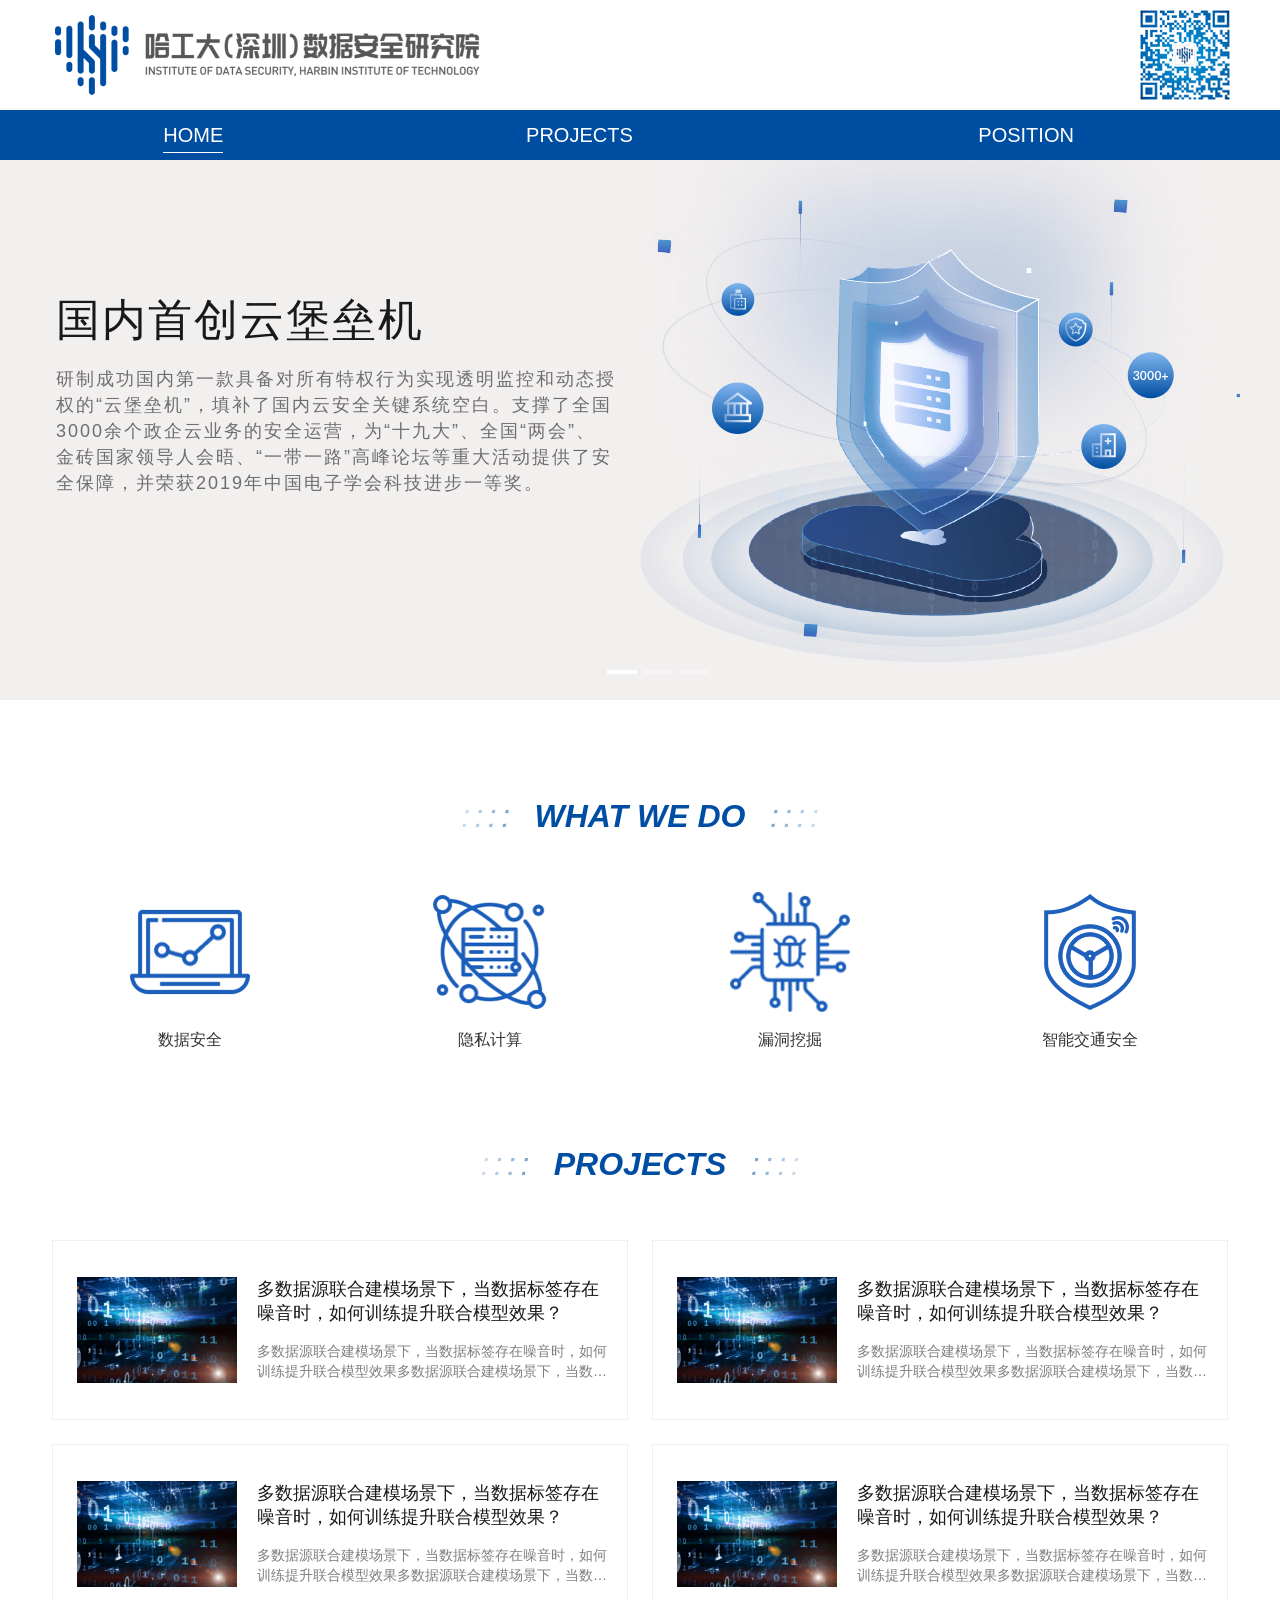
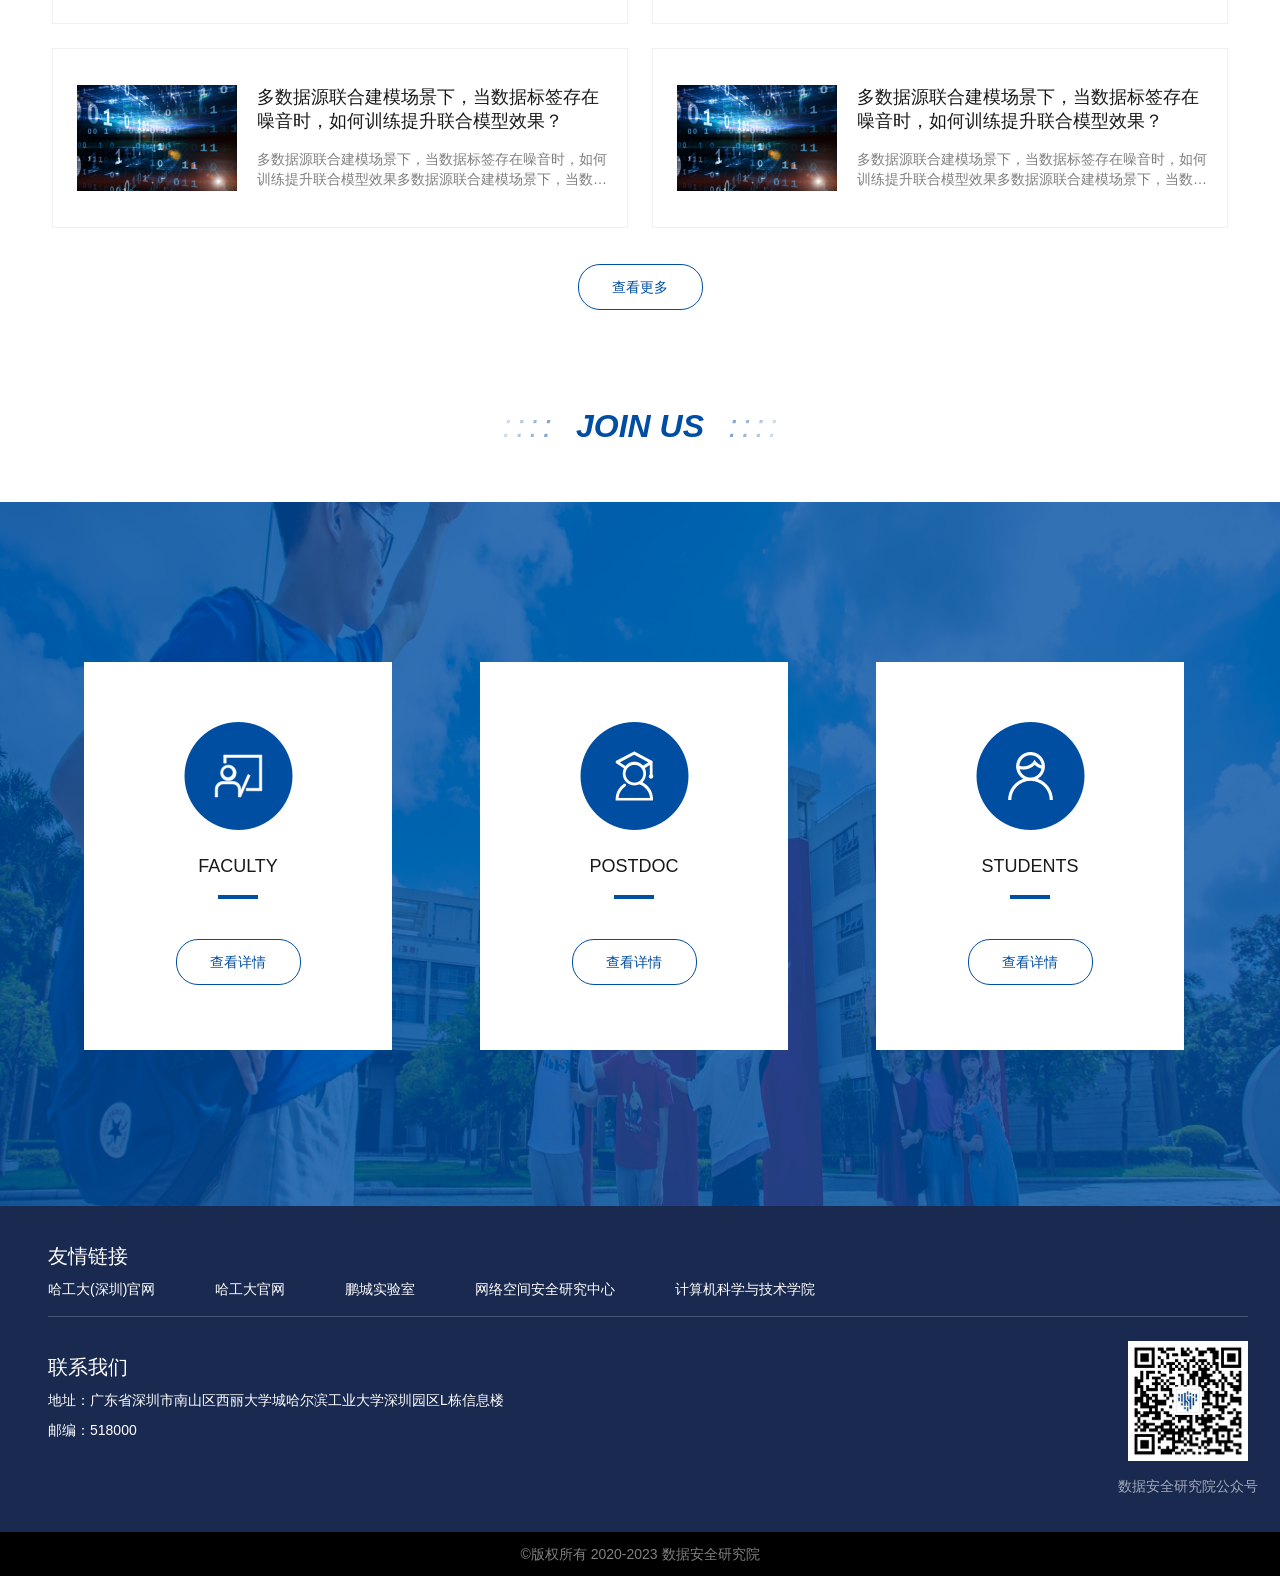
==== commit f75cae23: "deploy, heads/master-0-g9e22d0c" ====
--- a/index.html
+++ b/index.html
@@ -1,40 +1,204 @@
 <!DOCTYPE html>
-<html lang="en-US">
-  <head>
-    <meta charset="utf-8">
-    <meta name="viewport" content="width=device-width,initial-scale=1">
-    <title>谜底安全</title>
-    <meta name="generator" content="VuePress 1.9.2">
-    <link rel="icon" href="/img/favicon.ico">
-    <meta name="description" content="探索软件安全与软件质量的本源问题">
-    <meta name="keywords" content="SDL,Web渗透,二进制安全,云原生安全,自动化,JMeter">
-    <meta name="theme-color" content="#11a8cd">
-    
-    <link rel="preload" href="/assets/css/0.styles.a29a3543.css" as="style"><link rel="preload" href="/assets/js/app.e5755f4f.js" as="script"><link rel="preload" href="/assets/js/2.d9fc89a3.js" as="script"><link rel="preload" href="/assets/js/14.f766a982.js" as="script"><link rel="prefetch" href="/assets/js/10.6377f898.js"><link rel="prefetch" href="/assets/js/11.2e731fd1.js"><link rel="prefetch" href="/assets/js/12.df77ecd8.js"><link rel="prefetch" href="/assets/js/13.39b4f5b7.js"><link rel="prefetch" href="/assets/js/3.1a0a88f2.js"><link rel="prefetch" href="/assets/js/4.5c2c7e27.js"><link rel="prefetch" href="/assets/js/5.570bb12d.js"><link rel="prefetch" href="/assets/js/6.4d827518.js"><link rel="prefetch" href="/assets/js/7.c9a6d5dc.js"><link rel="prefetch" href="/assets/js/8.23bc4d75.js"><link rel="prefetch" href="/assets/js/9.0f758aa7.js">
-    <link rel="stylesheet" href="/assets/css/0.styles.a29a3543.css">
-  </head>
-  <body class="theme-mode-light">
-    <div id="app" data-server-rendered="true"><div class="theme-container sidebar-open no-sidebar"><header class="navbar blur"><div title="目录" class="sidebar-button"><svg xmlns="http://www.w3.org/2000/svg" aria-hidden="true" role="img" viewBox="0 0 448 512" class="icon"><path fill="currentColor" d="M436 124H12c-6.627 0-12-5.373-12-12V80c0-6.627 5.373-12 12-12h424c6.627 0 12 5.373 12 12v32c0 6.627-5.373 12-12 12zm0 160H12c-6.627 0-12-5.373-12-12v-32c0-6.627 5.373-12 12-12h424c6.627 0 12 5.373 12 12v32c0 6.627-5.373 12-12 12zm0 160H12c-6.627 0-12-5.373-12-12v-32c0-6.627 5.373-12 12-12h424c6.627 0 12 5.373 12 12v32c0 6.627-5.373 12-12 12z"></path></svg></div> <a href="/" aria-current="page" class="home-link router-link-exact-active router-link-active"><img src="/img/logo.png" alt="谜底安全" class="logo"> <span class="site-name can-hide">谜底安全</span></a> <div class="links"><div class="search-box"><input aria-label="Search" autocomplete="off" spellcheck="false" value=""> <!----></div> <nav class="nav-links can-hide"><div class="nav-item"><a href="/" aria-current="page" class="nav-link router-link-exact-active router-link-active">首页</a></div><div class="nav-item"><a href="/pages/b66292/" class="nav-link">Web渗透</a></div><div class="nav-item"><a href="/pages/8df1d6/" class="nav-link">论文</a></div> <a href="https://github.com/zhlu32" target="_blank" rel="noopener noreferrer" class="repo-link">
-    GitHub
-    <span><svg xmlns="http://www.w3.org/2000/svg" aria-hidden="true" focusable="false" x="0px" y="0px" viewBox="0 0 100 100" width="15" height="15" class="icon outbound"><path fill="currentColor" d="M18.8,85.1h56l0,0c2.2,0,4-1.8,4-4v-32h-8v28h-48v-48h28v-8h-32l0,0c-2.2,0-4,1.8-4,4v56C14.8,83.3,16.6,85.1,18.8,85.1z"></path> <polygon fill="currentColor" points="45.7,48.7 51.3,54.3 77.2,28.5 77.2,37.2 85.2,37.2 85.2,14.9 62.8,14.9 62.8,22.9 71.5,22.9"></polygon></svg> <span class="sr-only">(opens new window)</span></span></a></nav></div></header> <div class="sidebar-mask"></div> <div class="sidebar-hover-trigger"></div> <aside class="sidebar" style="display:none;"><!----> <nav class="nav-links"><div class="nav-item"><a href="/" aria-current="page" class="nav-link router-link-exact-active router-link-active">首页</a></div><div class="nav-item"><a href="/pages/b66292/" class="nav-link">Web渗透</a></div><div class="nav-item"><a href="/pages/8df1d6/" class="nav-link">论文</a></div> <a href="https://github.com/zhlu32" target="_blank" rel="noopener noreferrer" class="repo-link">
-    GitHub
-    <span><svg xmlns="http://www.w3.org/2000/svg" aria-hidden="true" focusable="false" x="0px" y="0px" viewBox="0 0 100 100" width="15" height="15" class="icon outbound"><path fill="currentColor" d="M18.8,85.1h56l0,0c2.2,0,4-1.8,4-4v-32h-8v28h-48v-48h28v-8h-32l0,0c-2.2,0-4,1.8-4,4v56C14.8,83.3,16.6,85.1,18.8,85.1z"></path> <polygon fill="currentColor" points="45.7,48.7 51.3,54.3 77.2,28.5 77.2,37.2 85.2,37.2 85.2,14.9 62.8,14.9 62.8,22.9 71.5,22.9"></polygon></svg> <span class="sr-only">(opens new window)</span></span></a></nav>  <!----> </aside> <div class="home-wrapper" data-v-7d2bb426><div class="banner" style="background:var(--mainBg);color:var(--textColor);" data-v-7d2bb426><div class="banner-conent" data-v-7d2bb426><header class="hero" data-v-7d2bb426><img src="/img/logo.png" data-v-7d2bb426> <h1 id="main-title" data-v-7d2bb426>
-          MDSec
-        </h1> <p class="description" data-v-7d2bb426>
-          探索软件安全与软件质量的本源问题 🚀
-        </p> <p class="action" data-v-7d2bb426><a href="/pages/b66292/" class="nav-link action-button" data-v-7d2bb426>开启探索</a></p></header> <div class="features" data-v-7d2bb426><div class="feature" data-v-7d2bb426><a href="javascript:;" data-v-7d2bb426><!----> <h2 data-v-7d2bb426>SDL</h2> <p data-v-7d2bb426>安全的软件开发生命周期  从研发源头确保软件的安全与质量</p></a></div><div class="feature" data-v-7d2bb426><a href="javascript:;" data-v-7d2bb426><!----> <h2 data-v-7d2bb426>Security</h2> <p data-v-7d2bb426>Web安全  二进制安全  云原生安全  CI&amp;CD安全工具设计与研发</p></a></div><div class="feature" data-v-7d2bb426><a href="javascript:;" data-v-7d2bb426><!----> <h2 data-v-7d2bb426>Quality</h2> <p data-v-7d2bb426>三化：测试自动化  管理IT化  代码标准化</p></a></div></div></div> <div class="slide-banner" style="display:none;" data-v-7d2bb426><div class="banner-wrapper" data-v-7d2bb426><div class="slide-banner-scroll" data-v-7d2bb426><div class="slide-banner-wrapper" data-v-7d2bb426><div class="slide-item" data-v-7d2bb426><a href="javascript:;" data-v-7d2bb426><!----> <h2 data-v-7d2bb426>SDL</h2> <p data-v-7d2bb426>安全的软件开发生命周期  从研发源头确保软件的安全与质量</p></a></div><div class="slide-item" data-v-7d2bb426><a href="javascript:;" data-v-7d2bb426><!----> <h2 data-v-7d2bb426>Security</h2> <p data-v-7d2bb426>Web安全  二进制安全  云原生安全  CI&amp;CD安全工具设计与研发</p></a></div><div class="slide-item" data-v-7d2bb426><a href="javascript:;" data-v-7d2bb426><!----> <h2 data-v-7d2bb426>Quality</h2> <p data-v-7d2bb426>三化：测试自动化  管理IT化  代码标准化</p></a></div></div></div> <div class="docs-wrapper" data-v-7d2bb426><span class="doc active" data-v-7d2bb426></span><span class="doc" data-v-7d2bb426></span><span class="doc" data-v-7d2bb426></span></div></div></div></div> <div class="main-wrapper" data-v-7d2bb426><div class="main-left"><!----> <div class="theme-vdoing-content custom card-box content__default" data-v-7d2bb426></div></div> <div class="main-right"><!----> <!----> <!----> <!----></div></div></div> <div class="footer"><div class="icons"><a href="mailto:zhlu32@126.com" title="发邮件" target="_blank" class="iconfont icon-youjian"></a><a href="https://github.com/zhlu32" title="GitHub" target="_blank" class="iconfont icon-github"></a></div> 
-  Theme by
-  <a href="https://github.com/xugaoyi/vuepress-theme-vdoing" target="_blank" title="本站主题">Vdoing</a> 
-    | Copyright © 2021-2022
-    <span>bean.zhang</span></div> <div class="buttons"><div title="返回顶部" class="button blur go-to-top iconfont icon-fanhuidingbu" style="display:none;"></div> <div title="去评论" class="button blur go-to-comment iconfont icon-pinglun" style="display:none;"></div> <div title="主题模式" class="button blur theme-mode-but iconfont icon-zhuti"><ul class="select-box" style="display:none;"><li class="iconfont icon-zidong">
-          跟随系统
-        </li><li class="iconfont icon-rijianmoshi">
-          浅色模式
-        </li><li class="iconfont icon-yejianmoshi">
-          深色模式
-        </li><li class="iconfont icon-yuedu">
-          阅读模式
-        </li></ul></div></div> <!----> <!----> <!----></div><div class="global-ui"></div></div>
-    <script src="/assets/js/app.e5755f4f.js" defer></script><script src="/assets/js/2.d9fc89a3.js" defer></script><script src="/assets/js/14.f766a982.js" defer></script>
-  </body>
-</html>
+<html>
+<head>
+    <!-- Replace its valus with your own -->
+<title>Official-Website-Framework</title>
+<meta name="description" content="Easily and Quickly Deploy a Offcial-Website">
+<meta name="keywords" content="office-website,jquery,template">
+<link rel="shortcut icon" href="img/index/icon-logo-3e3cbb052e.png" />
+
+<meta charset="UTF-8">
+<meta http-equiv="X-UA-Compatible" content="IE=edge" />
+<link rel="stylesheet" type="text/css" href="css/g-common-012738f95e.css">
+<script type="text/javascript" src="js/g-common-4e3e05e866.js"></script>
+<script type="text/javascript" src="js/jquery-40363b1a01.min.js"></script>
+    <link rel="stylesheet" type="text/css" href="css/index/index-d25b139d50.css">
+    <link rel="stylesheet" type="text/css" href="css/projects/projects-282effa5fc.css">
+</head>
+<body>
+    <div class="g-section">
+    <div class="g-section-content nav-layer-top">
+        <a href="/index.html" class="fl"><img src="img/common/logo-18a24e646d.png" class="official-logo"></a>
+        <img src="img/common/qr_code_top-04d2865d62.png" class="official-qrcode fr">
+    </div>
+</div>
+<div class="g-section nav-layer-bottom">
+    <div class="g-section-content navbar">
+        <a href="/index.html" class="navbar-item"><span>HOME</span></a>
+        <a href="/projects.html" class="navbar-item"><span>PROJECTS</span></a>
+        <a href="/position.html" class="navbar-item"><span>POSITION</span></a>
+    </div>
+</div>
+
+<script type="text/javascript">
+    (function () {
+        var _index = -1;
+        var path = window.location.pathname;
+        if (path.indexOf("position.html") >= 0) {
+            _index = 2;
+        }else if (path.indexOf("projects.html") >= 0) {
+            _index = 1;
+        }else if(path.indexOf("index.html") >= 0 || path === '/'){
+            _index = 0;
+        }
+        if(_index !== -1){
+            $(".nav-layer-bottom a").eq(_index).addClass("active").siblings().removeClass("active");
+        }
+    })();
+</script>
+
+    <div class="g-section" id="banner-root">
+        <div class="banner-page" style="background-color: rgb(242, 239, 239)">
+            <div class="g-section-content banner-page-content">
+                <img  src="img/index/banner-img-1-4532bb4bd5.png" style="height: 540px;position: absolute;bottom: 0px;right: 0px;">
+                <div class="fl" style="text-align: left;">
+                    <p style="font-size: 44px;margin: 138px 0 24px 16px;color: #191919;letter-spacing: 2px;">国内首创云堡垒机</p>
+                    <p style="font-size: 18px;margin-left: 16px;color: #191919;letter-spacing: 2px;opacity: 0.6;line-height: 26px;width: 560px;">研制成功国内第一款具备对所有特权行为实现透明监控和动态授权的“云堡垒机”，填补了国内云安全关键系统空白。支撑了全国3000余个政企云业务的安全运营，为“十九大”、全国“两会”、金砖国家领导人会晤、“一带一路”高峰论坛等重大活动提供了安全保障，并荣获2019年中国电子学会科技进步一等奖。</p>
+                </div>
+            </div>
+        </div>
+        <div class="banner-page" style="background-color: linear-gradient(to right, #D4DDEC , #BBC8DB);">
+            <div class="g-section-content banner-page-content">
+                <img  src="img/index/banner-img-2-e821bcc865.png" style="height: 540px;position: absolute;left: 0px;top: 0px;">
+            </div>
+        </div>
+        <div class="banner-page" style="background-color: #083395">
+            <div class="g-section-content banner-page-content">
+                <img  src="img/index/banner-img-3-f801b41a95.png" style="height: 540px;position: absolute;left: 16px;top: 0px;">
+                <div class="fl"style="text-align: left;">
+                    <p style="font-size: 44px;margin: 90px 0 24px 16px;color: #fff;letter-spacing: 2px;">自动驾驶虚拟仿真测试平台</p>
+                    <p style="font-size: 18px;margin-left: 16px;color: #FEFEFE;letter-spacing: 2px;opacity: 0.6;line-height: 26px;width: 560px;">基于AI靶场打造了具备多车自主协同控制、高还原度仿真、海量测试场景的智能网联汽车虚拟仿真测试平台，有力支撑了2021智能汽车信息安全公开赛、2022世界智能驾驶挑战赛等重要赛事，并与中汽创智、东风等智能网联汽车企业建立合作，完成小规模试点示范。</p>
+                </div>
+            </div>
+        </div>
+        <div id="banner-indicator-root"></div>
+    </div>
+
+    <div class="g-section">
+        <div class="g-section-content">
+            <div class="g-section-title" style="padding-bottom: 60px;">
+                <i class="sec1">:</i>
+                <i class="sec2">:</i>
+                <i class="sec3">:</i>
+                <i class="sec4">:</i>
+                <i class="title">WHAT WE DO</i>
+                <i class="sec4">:</i>
+                <i class="sec3">:</i>
+                <i class="sec2">:</i>
+                <i class="sec1">:</i>
+            </div>
+            <div class="what-we-do-root">
+                <div class="what-we-do">
+                    <img src="img/index/icon1-41266df4f5.png">
+                    <p>数据安全</p>
+                </div>
+                <div class="what-we-do">
+                    <img src="img/index/icon2-58fdb214b8.png">
+                    <p>隐私计算</p>
+                </div>
+                <div class="what-we-do">
+                    <img src="img/index/icon3-96ee3f6bb4.png">
+                    <p>漏洞挖掘</p>
+                </div>
+                <div class="what-we-do">
+                    <img src="img/index/icon4-1d15c93507.png">
+                    <p>智能交通安全</p>
+                </div>
+            </div>
+        </div>
+    </div>
+
+    <div class="g-section-content">
+        <div class="g-section-title" style="padding-bottom: 36px;">
+            <i class="sec1">:</i>
+            <i class="sec2">:</i>
+            <i class="sec3">:</i>
+            <i class="sec4">:</i>
+            <i class="title">PROJECTS</i>
+            <i class="sec4">:</i>
+            <i class="sec3">:</i>
+            <i class="sec2">:</i>
+            <i class="sec1">:</i>
+        </div>
+        <div id="projects-root"></div>
+        <div class="g-section-content" style="text-align: center; margin: 0 auto; padding-top: 36px;">
+            <a href="projects.html" target="_blank" class="more_technology">查看更多</a>
+        </div>
+    </div> 
+
+    <div class="g-section">
+        <div class="g-section-content">
+            <div class="g-section-title" style="padding-bottom: 60px;">
+                <i class="sec1">:</i>
+                <i class="sec2">:</i>
+                <i class="sec3">:</i>
+                <i class="sec4">:</i>
+                <i class="title">JOIN US</i>
+                <i class="sec4">:</i>
+                <i class="sec3">:</i>
+                <i class="sec2">:</i>
+                <i class="sec1">:</i>
+            </div>
+        </div>
+    </div>
+    <div class="g-section join-us-bg">
+        <div class="g-section-content">
+            <div class="join-us">
+                <a class="join-us-content" href="position.html?type=faculty" target="_blank">
+                    <img src="img/index/icon5-96838c6fb6.png">
+                    <p>FACULTY</p>
+                    <div class="divider"></div>
+                    <div class="detail">查看详情</div>
+                </a>
+            </div>
+            <div class="join-us">
+                <a class="join-us-content" href="position.html?type=postdoc" target="_blank">
+                    <img src="img/index/icon6-2c7e1b5164.png">
+                    <p>POSTDOC</p>
+                    <div class="divider"></div>
+                    <div class="detail">查看详情</div>
+                </a>
+            </div>
+            <div class="join-us">
+                <a class="join-us-content" href="position.html?type=students" target="_blank">
+                    <img src="img/index/icon7-51c85ae255.png">
+                    <p>STUDENTS</p>
+                    <div class="divider"></div>
+                    <div class="detail">查看详情</div>
+                </a>
+            </div>
+        </div>
+    </div>
+
+    <div class="g-section footlink">
+    <div class="g-section-content footlink-content">
+        <div class="title">友情链接</div>
+        <ul class="footlink-ul">
+            <li><a href="https://www.hitsz.edu.cn/index.html" target="_blank">哈工大(深圳)官网</a></li>
+            <li><a href="https://www.hit.edu.cn" target="_blank">哈工大官网</a></li>
+            <li><a href="https://www.pcl.ac.cn" target="_blank">鹏城实验室</a></li>
+            <li><a href="http://carc.hitsz.edu.cn/index.htm" target="_blank">网络空间安全研究中心</a></li>
+            <li><a href="http://cs.hitsz.edu.cn" target="_blank">计算机科学与技术学院</a></li>
+        </ul>
+        <div class="divider"></div>
+        <div class="fl">
+            <div class="title">联系我们</div>
+            <div class="sub-title">地址：广东省深圳市南山区西丽大学城哈尔滨工业大学深圳园区L栋信息楼</div>
+            <div class="sub-title">邮编：518000</div>
+        </div>
+        <div class="footlink-QRcode fr">
+            <p>数据安全研究院公众号</p>
+        </div>
+    </div>
+</div>
+
+<div class="g-section footer">
+    <p>©版权所有 2020-2023 数据安全研究院</p>
+</div>
+
+
+
+    <script type="text/javascript" src="js/index/index-20e1988142.js"></script>
+
+</body>
+</html>
--- a/css/g-common-012738f95e.css
+++ b/css/g-common-012738f95e.css
@@ -0,0 +1,2 @@
+/*! normalize.css v8.0.1 | MIT License | github.com/necolas/normalize.css */html{line-height:1.15;-webkit-text-size-adjust:100%}body{margin:0}main{display:block}h1{font-size:2em;margin:.67em 0}hr{box-sizing:content-box;height:0;overflow:visible}pre{font-family:monospace,monospace;font-size:1em}a{background-color:transparent}abbr[title]{border-bottom:none;text-decoration:underline;text-decoration:underline dotted}b,strong{font-weight:bolder}code,kbd,samp{font-family:monospace,monospace;font-size:1em}small{font-size:80%}sub,sup{font-size:75%;line-height:0;position:relative;vertical-align:baseline}sub{bottom:-.25em}sup{top:-.5em}img{border-style:none}button,input,optgroup,select,textarea{font-family:inherit;font-size:100%;line-height:1.15;margin:0}button,input{overflow:visible}button,select{text-transform:none}[type=button],[type=reset],[type=submit],button{-webkit-appearance:button}[type=button]::-moz-focus-inner,[type=reset]::-moz-focus-inner,[type=submit]::-moz-focus-inner,button::-moz-focus-inner{border-style:none;padding:0}[type=button]:-moz-focusring,[type=reset]:-moz-focusring,[type=submit]:-moz-focusring,button:-moz-focusring{outline:1px dotted ButtonText}fieldset{padding:.35em .75em .625em}legend{box-sizing:border-box;color:inherit;display:table;max-width:100%;padding:0;white-space:normal}progress{vertical-align:baseline}textarea{overflow:auto}[type=checkbox],[type=radio]{box-sizing:border-box;padding:0}[type=number]::-webkit-inner-spin-button,[type=number]::-webkit-outer-spin-button{height:auto}[type=search]{-webkit-appearance:textfield;outline-offset:-2px}[type=search]::-webkit-search-decoration{-webkit-appearance:none}::-webkit-file-upload-button{-webkit-appearance:button;font:inherit}details{display:block}summary{display:list-item}[hidden],template{display:none}.nav-layer-top{width:100%;height:110px}.nav-layer-top a{display:block;height:100%}.nav-layer-top .official-logo{display:block;height:80px;margin:15px}.nav-layer-top .official-qrcode{display:block;height:100px;margin:5px}.nav-layer-bottom{background-color:#004ea2}.nav-layer-bottom .navbar{display:table}.nav-layer-bottom .navbar-item{display:table-cell;text-align:center;color:#fff;padding:15px}.nav-layer-bottom .navbar-item span{position:relative;display:inline-block;font-size:20px}.nav-layer-bottom .navbar-item span:after{position:absolute;content:" ";bottom:-8px;left:50%;width:0;height:1px;background:#fff;transform:translate(-50%);transition:all .3s linear}.nav-layer-bottom .active span:after,.nav-layer-bottom .navbar-item span:hover:after{width:100%}.footlink{height:326px;background-color:#192950;clear:both}.footlink .footlink-content{padding-left:16px}.footlink .footlink-content .title{font-size:20px;color:#fff;padding-top:40px}.footlink .footlink-content .sub-title{font-size:14px;color:#fff;padding-top:16px}.footlink .footlink-content .footlink-ul{margin-top:16px}.footlink .footlink-content .footlink-ul li a{float:left;font-size:14px;color:#fff;padding-right:60px}.footlink .footlink-content .footlink-ul li a:hover{text-decoration:underline}.footlink .footlink-content .divider{width:100%;height:20px;border-bottom:1px solid #fff;clear:both;opacity:.2}.footlink-QRcode{width:120px;height:120px;margin-top:24px;background-image:url(../img/common/qr_code_2-0dfc0211c4.png);background-repeat:no-repeat}.footlink-QRcode p{width:140px;height:14px;font-size:14px;color:#fff;opacity:.6;line-height:30px;margin-top:130px;text-align:center;margin-left:-10px}.footer{background-color:#000;height:44px}.footer p{display:block;width:100%;height:44px;line-height:44px;font-size:14px;text-align:center;color:#fff;margin:0 auto;opacity:.5}.fl{float:left}.fr{float:right}.g-one-line-txt{white-space:nowrap}.g-one-line-txt,.g-two-line-txt{overflow:hidden;text-overflow:ellipsis}.g-two-line-txt{word-break:break-all;display:-webkit-box;-webkit-line-clamp:2;
+  /*! autoprefixer: off */-webkit-box-orient:vertical}.g-full-block{display:block;width:100%;height:100%}.g-section{width:100%;min-width:1200px;margin:0 auto}.g-section-content{width:1200px;margin:0 auto;clear:both}.g-section-title{padding-top:100px;padding-bottom:46px;text-align:center}.g-section-title .title{font-weight:700;padding-left:20px;padding-right:20px}.g-section-title .sec,.g-section-title .sec1,.g-section-title .sec2,.g-section-title .sec3,.g-section-title .sec4,.g-section-title .title{font-size:32px;color:#004ea3}.g-section-title .sec1{opacity:.2}.g-section-title .sec2{opacity:.3}.g-section-title .sec3{opacity:.4}.g-section-title .sec4{opacity:.5}.g-header-bg{position:relative;width:100%}.g-header-bg .g-header-bg-img{width:100%}.g-header-bg .g-header-bg-shadow{position:absolute;left:0;bottom:-38px;width:100%;height:91px;z-index:10}.laypage_main{text-align:center;height:30px;font-size:15px;padding-top:50px}.laypage_main a,.laypage_main span{color:#666;display:inline-block;border:1px solid #ddd;line-height:28px;padding:0 12px;margin:0 5px}.laypage_main .laypage_curr{color:#fff;background:#004ea2}a,abbr,acronym,address,applet,article,aside,audio,b,big,blockquote,body,canvas,caption,center,cite,code,dd,del,details,dfn,div,dl,dt,em,embed,fieldset,figcaption,figure,footer,form,h1,h2,h3,h4,h5,h6,header,hgroup,html,i,iframe,img,ins,kbd,label,legend,li,mark,menu,nav,object,ol,output,p,pre,q,ruby,s,samp,section,small,span,strike,strong,sub,summary,sup,table,tbody,td,tfoot,th,thead,time,tr,tt,u,ul,var,video{margin:0;padding:0;border:0;font-size:100%;vertical-align:baseline}article,aside,details,figcaption,figure,footer,header,hgroup,menu,nav,section{display:block}body{width:100%;height:100%;line-height:1;font-family:Helvetica Neue,Helvetica,Arial,sans-serif;background-color:#fff}a,a:hover,span:hover{text-decoration:none}li,ol,ul{list-style:none}blockquote,q{quotes:none}blockquote:after,blockquote:before,q:after,q:before{content:"";content:none}table{border-collapse:collapse;border-spacing:0}
--- a/css/index/index-d25b139d50.css
+++ b/css/index/index-d25b139d50.css
@@ -0,0 +1 @@
+#banner-root{height:540px;overflow:hidden;position:relative}#banner-root .banner-page{width:100%;height:100%;background-size:100% 100%;background-repeat:no-repeat;background-position:50%}#banner-root .banner-page .banner-page-content{position:relative;height:100%}#banner-root #banner-indicator-root{width:100%;height:4px;position:absolute;z-index:100;left:0;bottom:26px}#banner-root #banner-indicator-root ul{position:absolute;left:50%;height:4px;top:0;margin-left:-36px;display:inline;float:left}#banner-root #banner-indicator-root ul li{cursor:pointer;overflow:hidden;margin:0 3px;display:inline-block;padding-bottom:10px}#banner-root #banner-indicator-root ul li .banner-indicator{width:30px;height:4px;filter:Alpha(opacity=30);background:#fff;opacity:.3}#banner-root #banner-indicator-root ul li .active{filter:Alpha(opacity=100);background:#fff;opacity:1}#wrap-content{padding:0}.what-we-do-root{width:100%}.what-we-do{width:25%;align-items:center;float:left}.what-we-do img{width:120px;height:120px;margin:0 auto;display:block}.what-we-do p{color:#333;font-size:16px;padding-top:20px;text-align:center}.more_technology{font-size:14px;width:123px;height:44px;line-height:44px;border:1px solid #004ea2;border-radius:22px;color:#004ea2;background-color:#fff;text-align:center;display:inline-block}.more_technology:hover{background-color:#004ea2;color:#fff}.join-us-bg{width:100%;height:704px;background-image:url(../../img/index/join_us_bg-b30e7c45d3.png);background-repeat:no-repeat;background-position:50%;background-size:100% 100%}.join-us{width:33%;height:388px;float:left;text-align:center}.join-us-content{display:block;width:78%;height:100%;margin:0 auto;margin-top:160px;background-color:#fff;cursor:pointer}.join-us-content:hover{margin-top:148px}.join-us-content:hover .detail{background-color:#004ea2;color:#fff}.join-us-content img{margin-top:60px}.join-us-content p{margin-top:24px;font-size:18px;color:#191919}.join-us-content .divider{background-color:#004ea2;width:40px;height:4px;margin:20px auto 0}.join-us-content .detail{font-size:14px;width:123px;height:44px;line-height:44px;margin:40px auto 0;border:1px solid #004ea2;border-radius:22px;color:#004ea2;background-color:#fff}.icon-delay{animation-delay:.5s;-webkit-animation-delay:.5s}@keyframes fadeInUpDiv{0%{opacity:0;transform:translate3d(0,184px,0)}to{opacity:1;transform:translateZ(0)}}.fadeInUpDiv{animation-name:fadeInUpDiv}
--- a/css/projects/projects-282effa5fc.css
+++ b/css/projects/projects-282effa5fc.css
@@ -0,0 +1 @@
+.project-item-li{border:1px solid #f0f0f0;height:178px;margin-top:24px;position:relative}.project-item-li img{top:36px;left:24px;width:160px;height:106px;object-fit:cover;position:absolute}.project-item-li .title{font-size:18px;top:44px;font-weight:500px;color:#191919;overflow:hidden;text-overflow:ellipsis;white-space:nowrap}.project-item-li .desc,.project-item-li .title{left:204px;position:absolute;width:940px;text-align:left}.project-item-li .desc{color:#7f7f7f;font-size:14px;top:76px;line-height:20px}.project-item-li:hover{box-shadow:0 0 20px #e2e9f5,1px 4px 6px #e2e9f5}.project-item-li:hover .title{color:#004ea2}.project-two-item-li{border:1px solid #f0f0f0;width:574px;height:178px;margin:24px 12px 0;position:relative}.project-two-item-li img{top:36px;left:24px;width:160px;height:106px;object-fit:cover;position:absolute}.project-two-item-li .title{font-size:18px;top:36px;font-weight:500px;color:#191919;line-height:24px}.project-two-item-li .desc,.project-two-item-li .title{left:204px;position:absolute;width:352px;text-align:left}.project-two-item-li .desc{color:#7f7f7f;font-size:14px;top:100px;line-height:20px}.project-two-item-li:hover{box-shadow:0 0 20px #e2e9f5,1px 4px 6px #e2e9f5}.project-two-item-li:hover .title{color:#004ea2}
